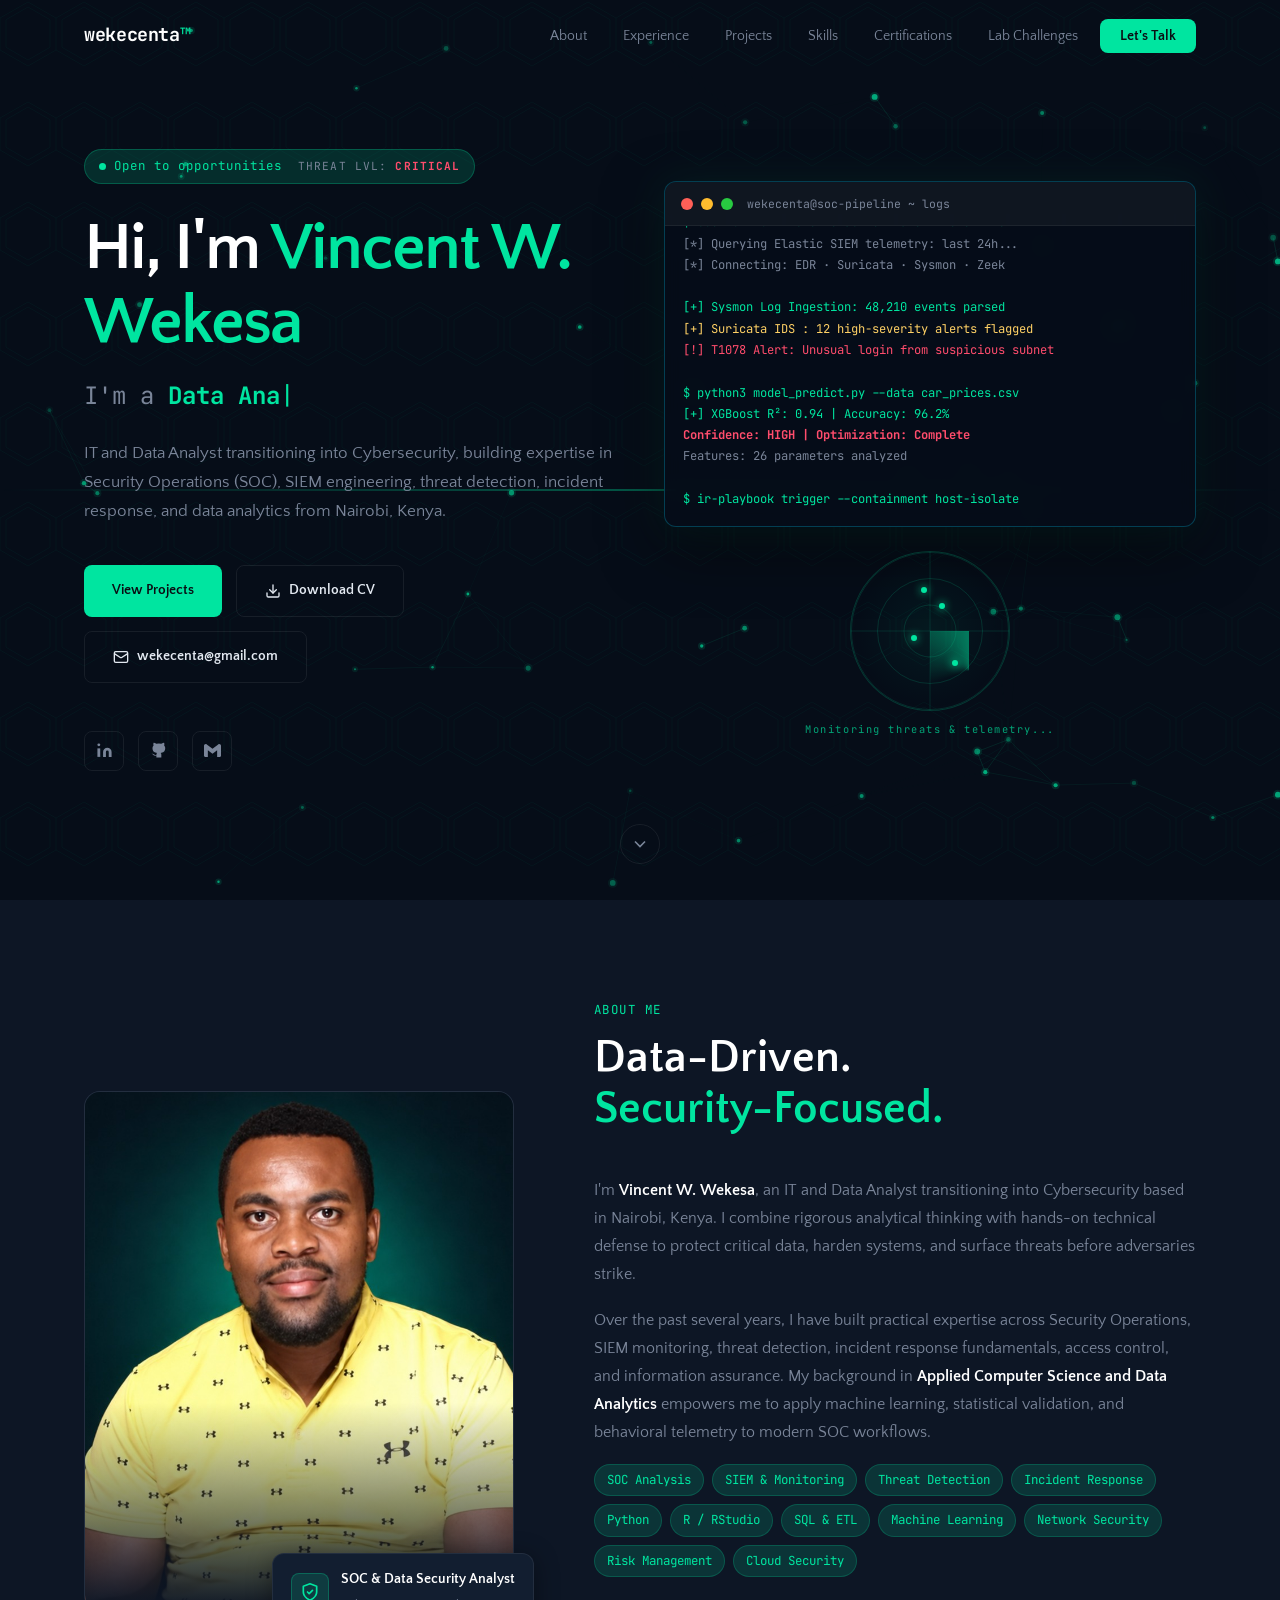
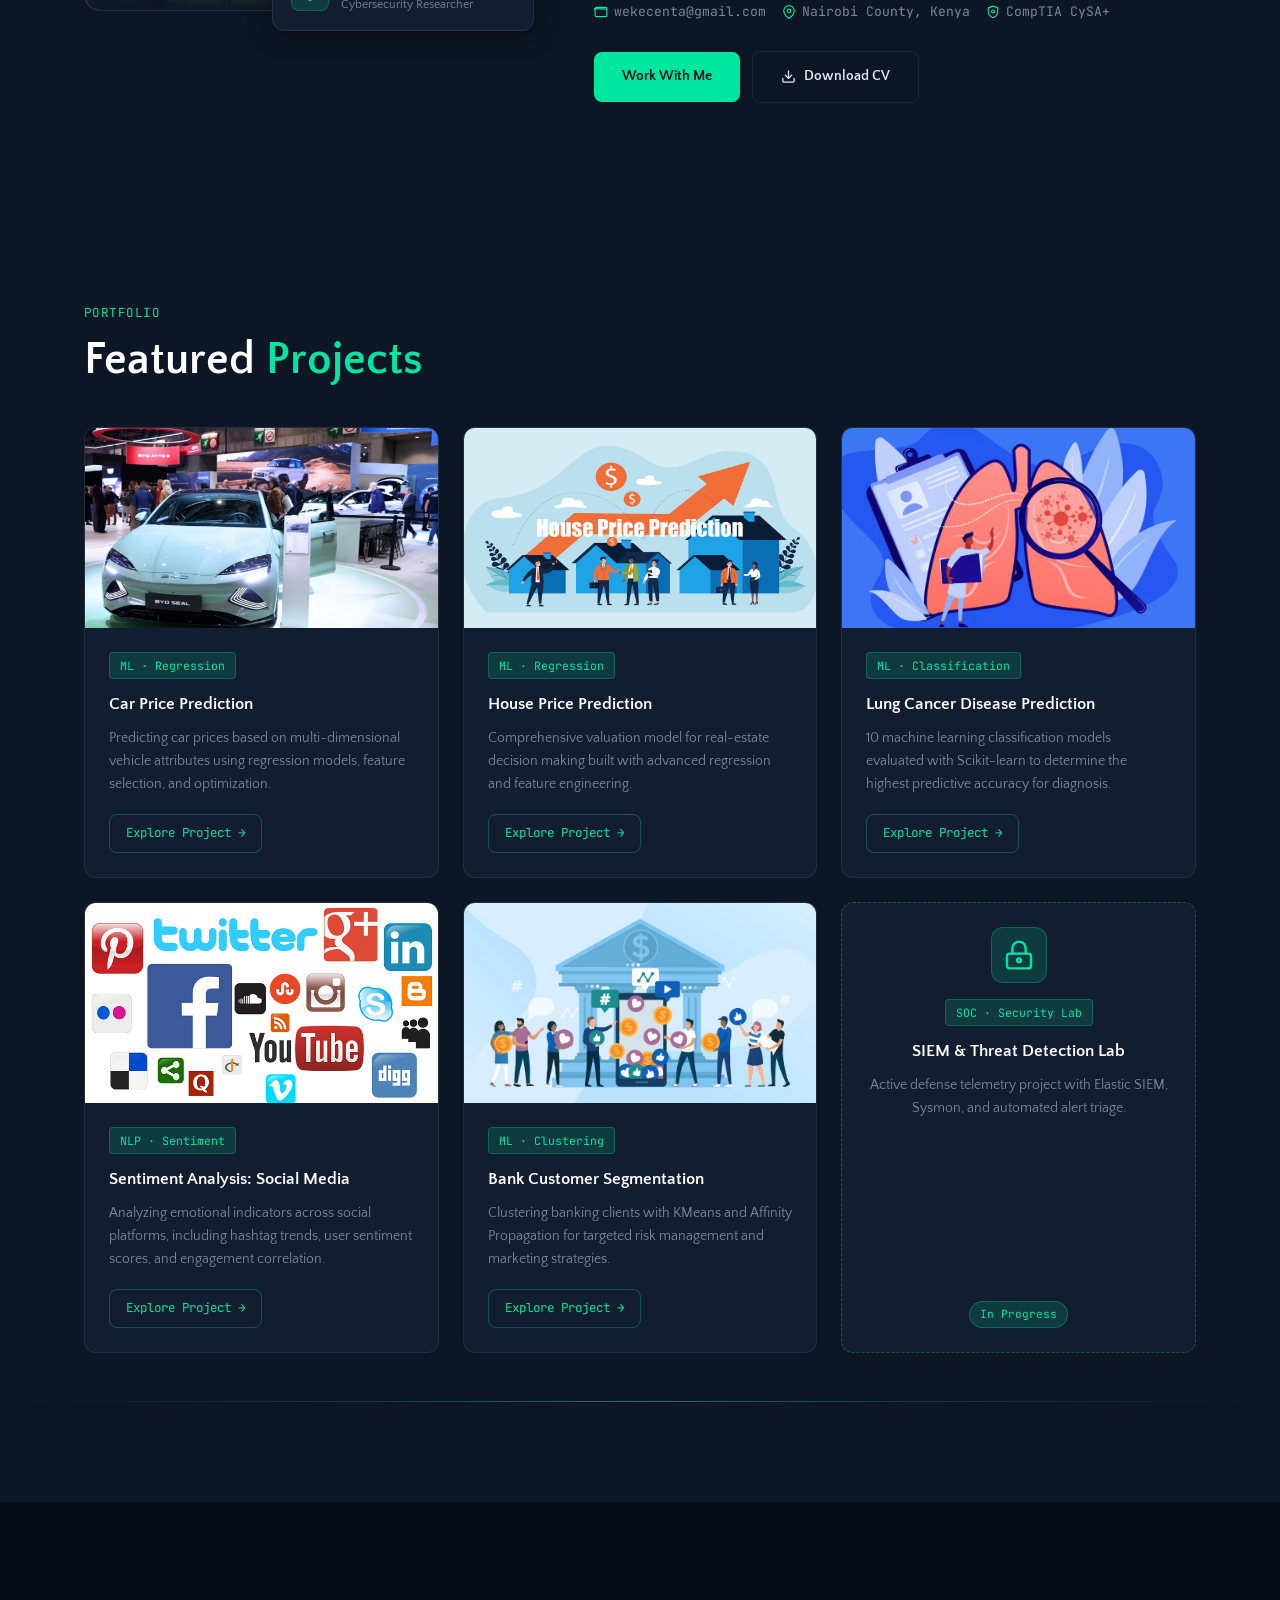
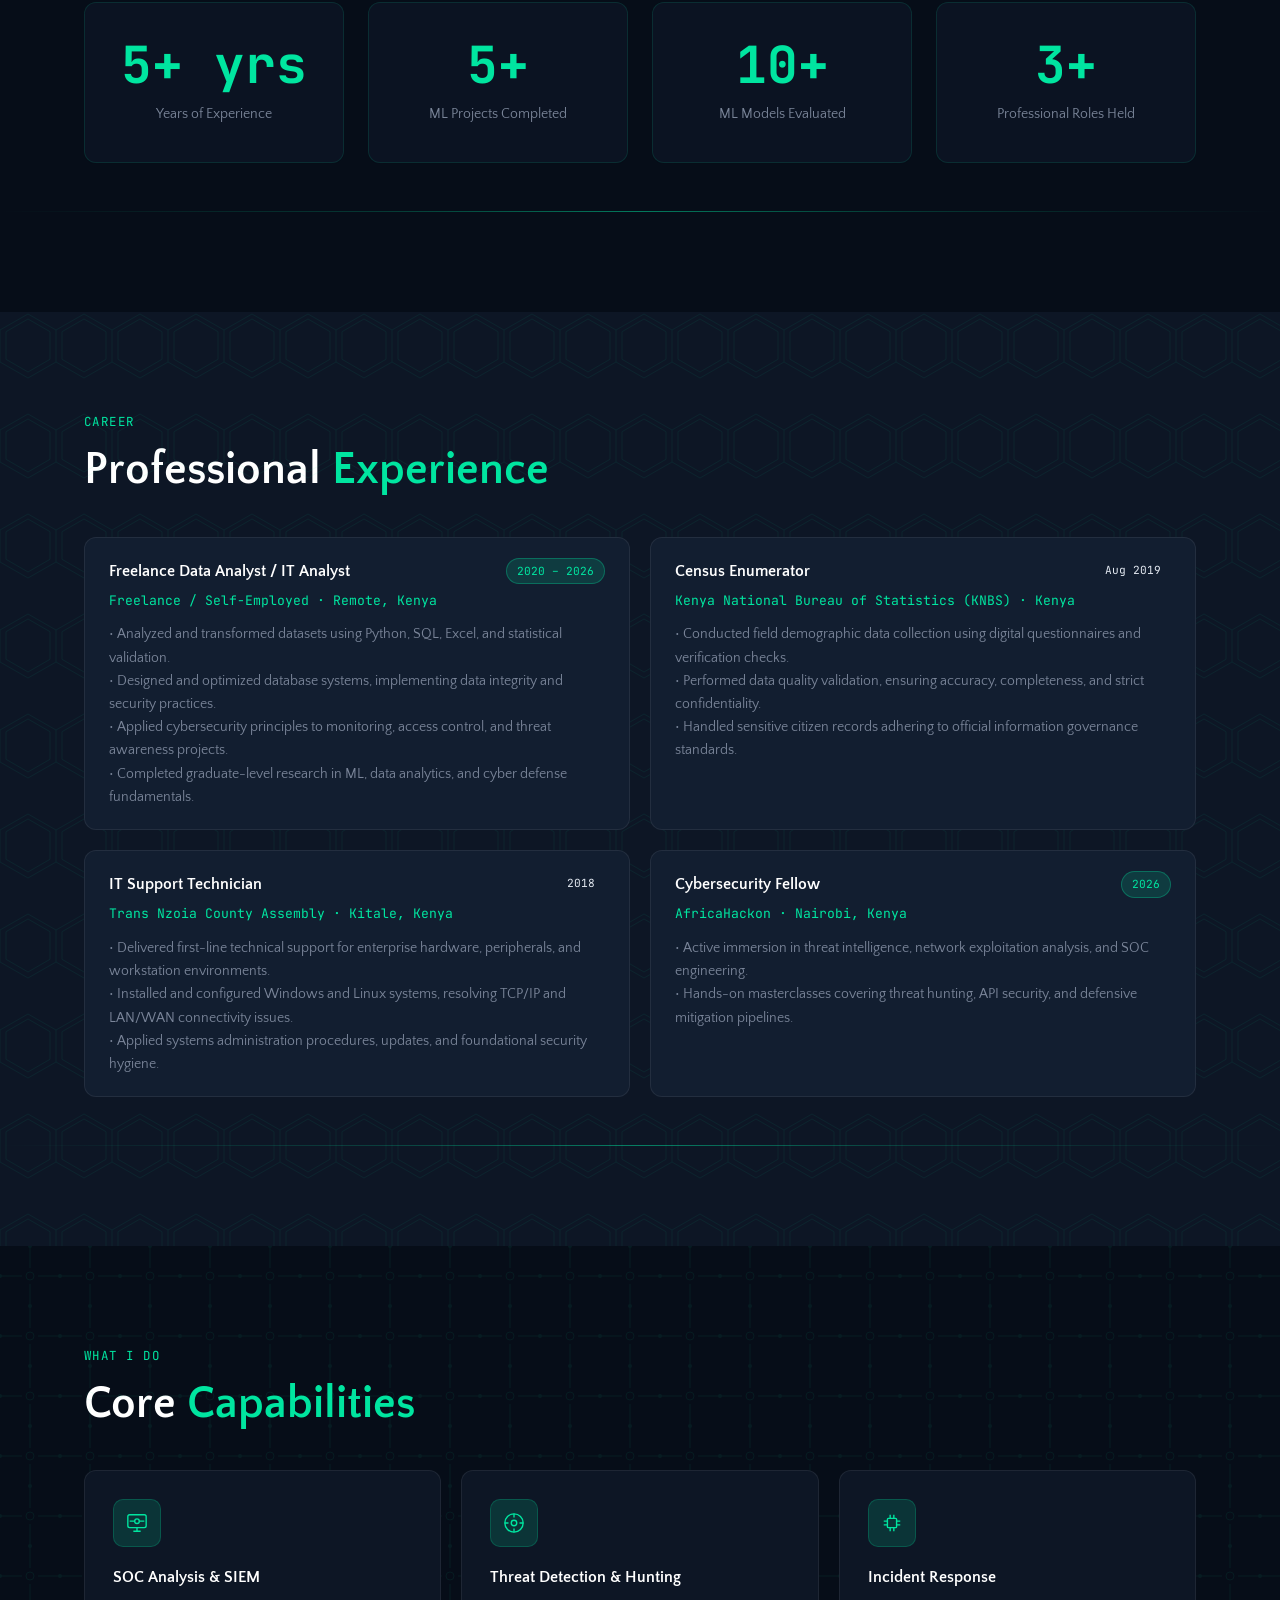
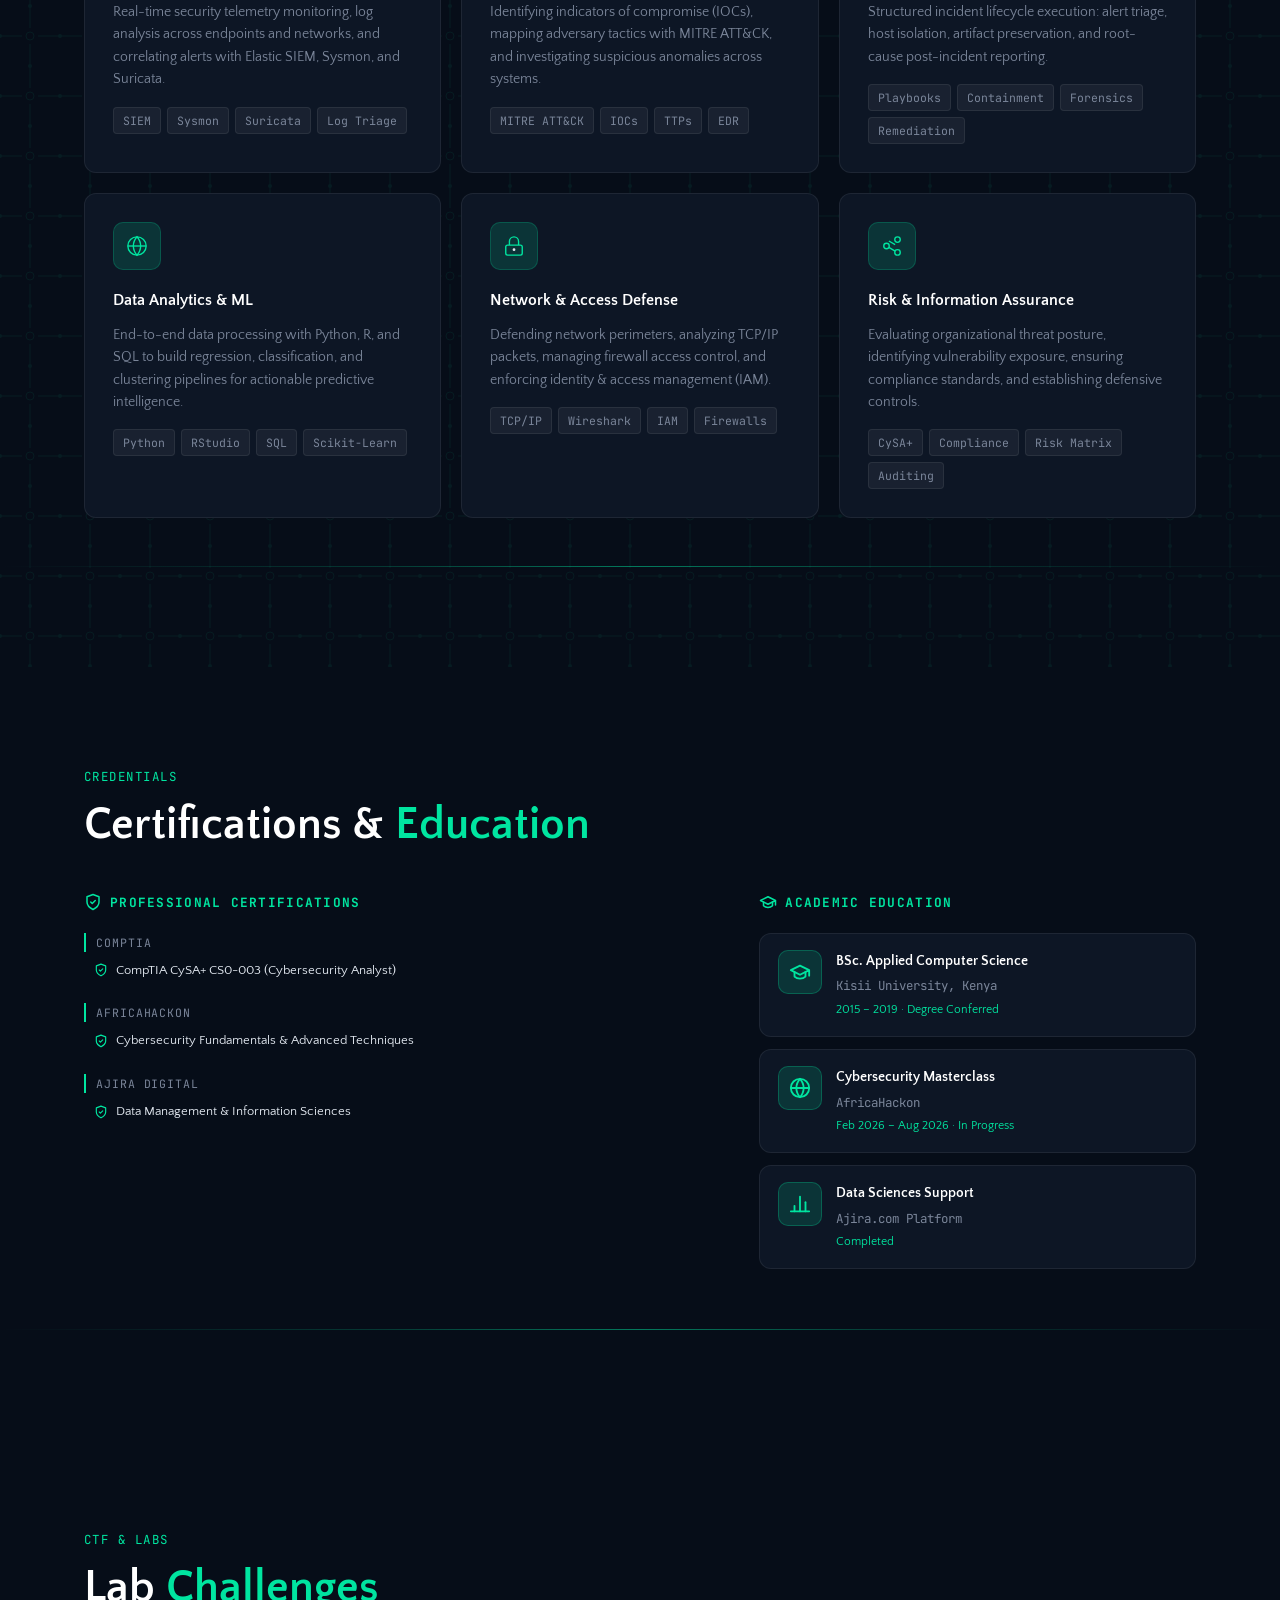
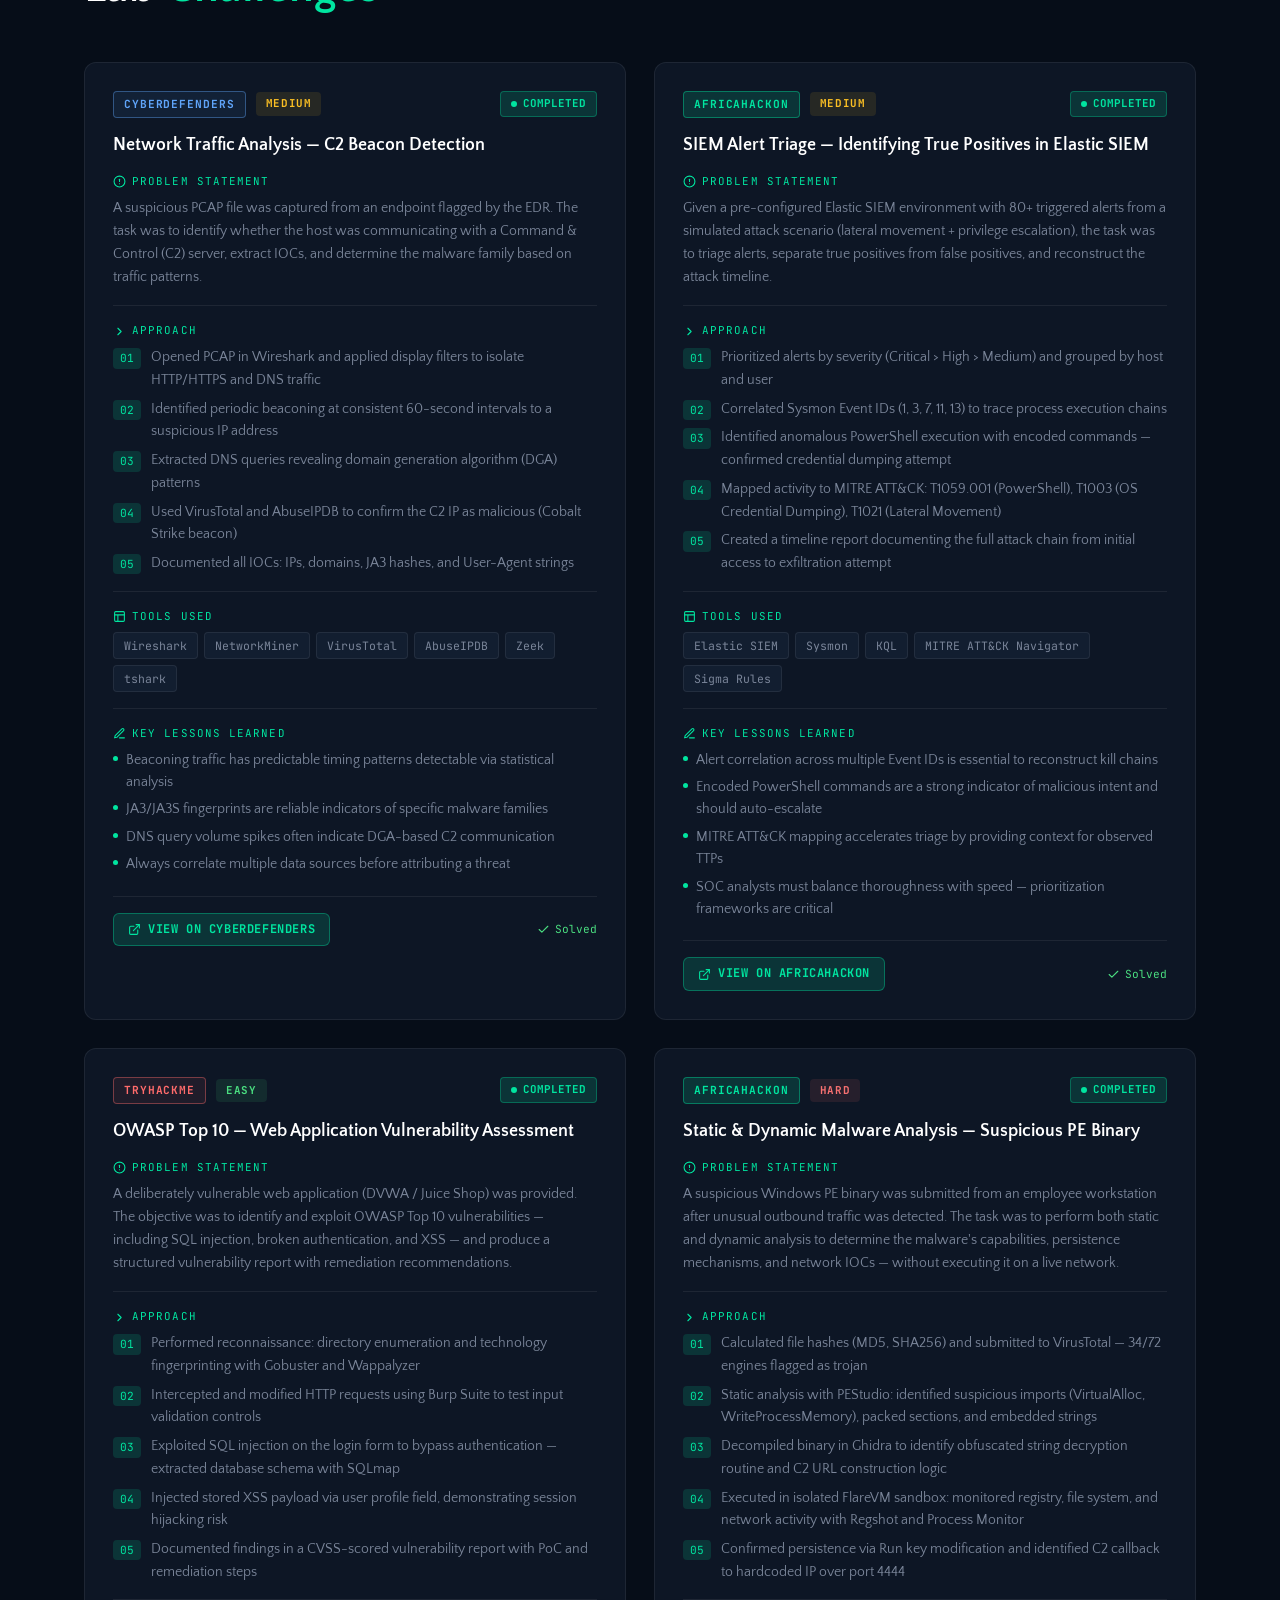
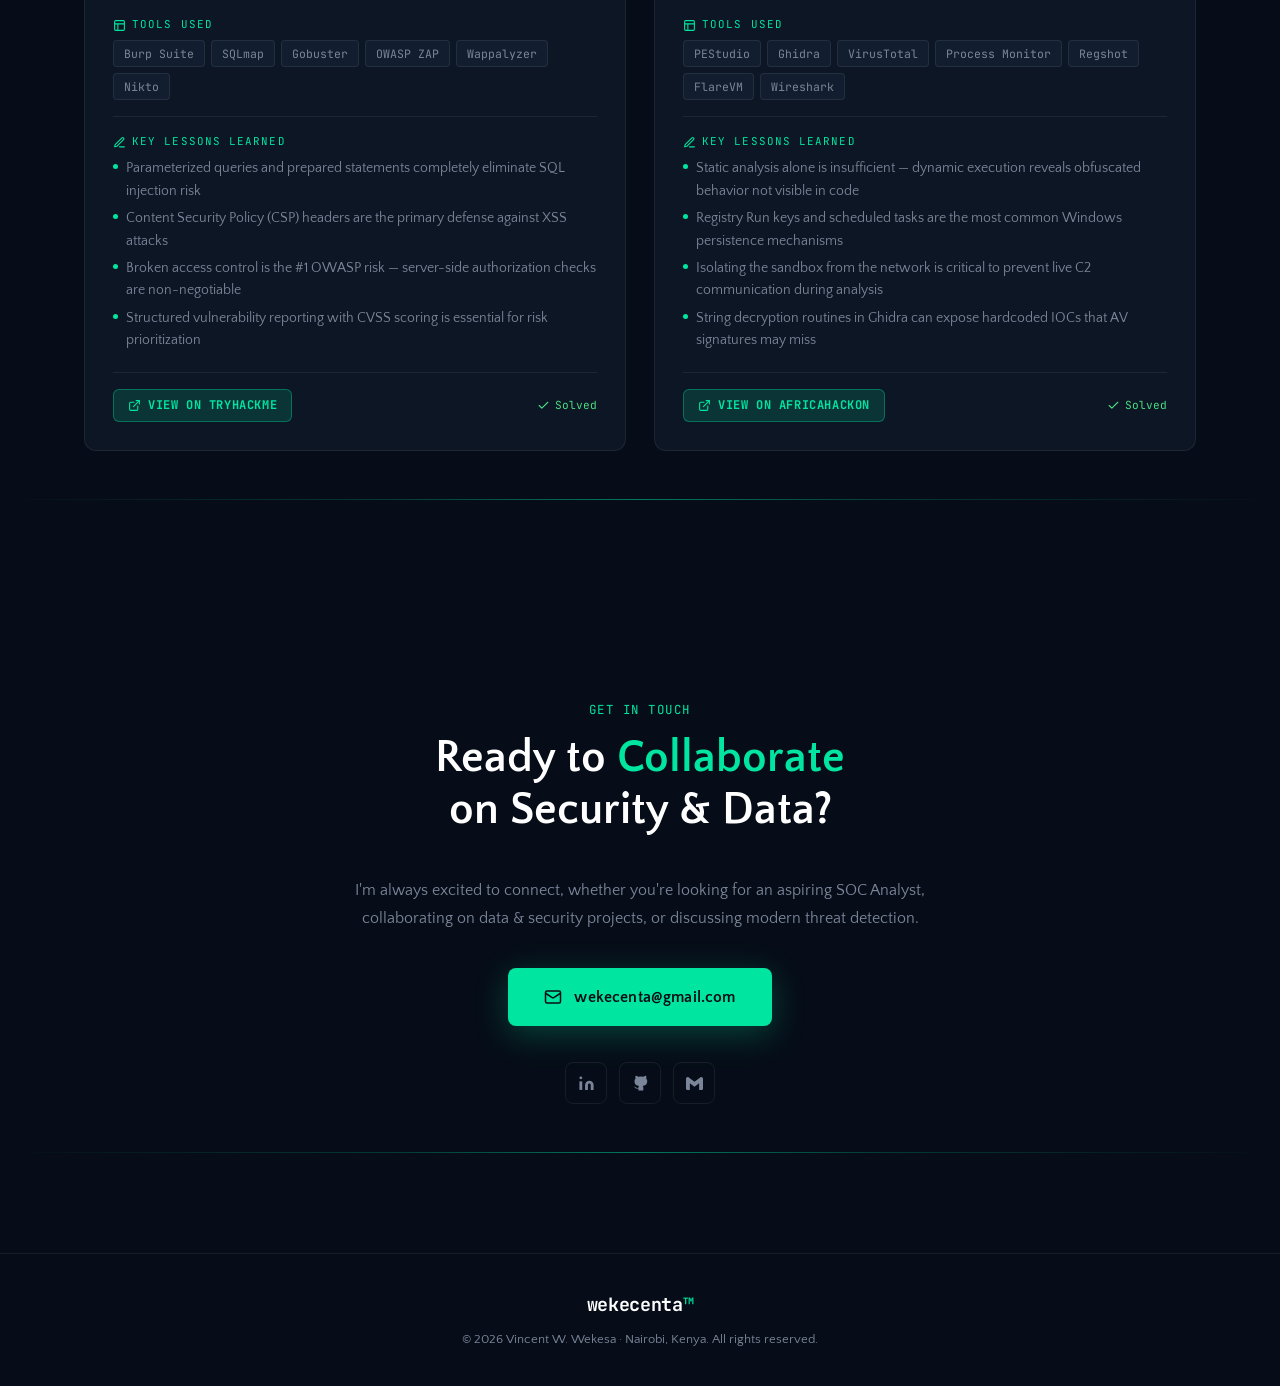
==== index.html @ 8ecdd9a6 "Fix LinkedIn URL to correct profile link" ====
<!DOCTYPE html>
<html lang="en">
<head>
  <meta charset="UTF-8" />
  <meta name="viewport" content="width=device-width, initial-scale=1.0" />
  <meta name="description" content="Vincent W. Wekesa | SOC Analyst, Data Analyst & IT Professional based in Nairobi, Kenya." />
  <title>Vincent W. Wekesa | SOC Analyst | Data Analyst</title>

  <!-- Preconnect for speed -->
  <link rel="preconnect" href="https://fonts.googleapis.com" />
  <link rel="preconnect" href="https://fonts.gstatic.com" crossorigin />
  <link href="https://fonts.googleapis.com/css2?family=Quattrocento+Sans:ital,wght@0,400;0,700;1,400&family=JetBrains+Mono:wght@400;700&display=swap" rel="stylesheet" />

  <link rel="icon" type="image/png" href="images/favicon.png" />
  <link rel="apple-touch-icon" href="images/favicon.png" />
  <link rel="stylesheet" href="css/style.css" />
</head>
<body>

  <!-- ===== NAVBAR ===== -->
  <nav class="nav" id="nav">
    <div class="nav__inner">
      <a href="#home" class="nav__logo">wekecenta<span>™</span></a>
      <ul class="nav__links" id="nav-links">
        <li><a href="#about">About</a></li>
        <li><a href="#experience">Experience</a></li>
        <li><a href="#projects">Projects</a></li>
        <li><a href="#skills">Skills</a></li>
        <li><a href="#certifications">Certifications</a></li>
        <li><a href="#labs">Lab Challenges</a></li>
        <li><a href="#contact" class="nav__cta">Let's Talk</a></li>
      </ul>
      <button class="nav__toggle" id="nav-toggle" aria-label="Toggle menu">
        <span></span><span></span><span></span>
      </button>
    </div>
  </nav>

  <!-- ===== HERO ===== -->
  <section class="hero" id="home">
    <!-- Layered backgrounds -->
    <div class="hero__bg">
      <canvas id="matrix-canvas"></canvas>
    </div>
    <canvas id="particle-canvas" class="particle-canvas"></canvas>
    <div class="hero__hex-grid"></div>
    <div class="hero__scan-line"></div>

    <div class="hero__layout">
      <!-- Left: main content -->
      <div class="hero__content">
        <p class="hero__tag">
          <span class="tag-dot"></span> Open to opportunities
          <span class="tag-threat">THREAT LVL: <span class="threat-val" id="threat-level">HIGH</span></span>
        </p>
        <h1 class="hero__title glitch" data-text="Vincent W. Wekesa">
          Hi, I'm <span class="accent">Vincent W. Wekesa</span>
        </h1>
        <div class="hero__roles">
          <span class="role-prefix">I'm a </span>
          <span class="typed" id="typed-text"></span><span class="cursor">|</span>
        </div>
        <p class="hero__sub">
          IT and Data Analyst transitioning into Cybersecurity, building expertise in
          Security Operations (SOC), SIEM engineering, threat detection, incident response,
          and data analytics from Nairobi, Kenya.
        </p>
        <div class="hero__actions">
          <a href="#projects" class="btn btn--primary">View Projects</a>
          <a href="https://drive.google.com/uc?export=download&id=1kVFSczzeUPAjHOEL7zz2Rr5KvJ1mwdVB" target="_blank" rel="noopener" class="btn btn--ghost">
            <svg width="16" height="16" viewBox="0 0 24 24" fill="none" stroke="currentColor" stroke-width="2" stroke-linecap="round" stroke-linejoin="round"><path d="M21 15v4a2 2 0 0 1-2 2H5a2 2 0 0 1-2-2v-4"/><polyline points="7 10 12 15 17 10"/><line x1="12" y1="15" x2="12" y2="3"/></svg>
            <span>Download CV</span>
          </a>
          <a href="https://mail.google.com/mail/?view=cm&fs=1&to=wekecenta@gmail.com" target="_blank" rel="noopener" class="btn btn--ghost">
            <svg width="16" height="16" viewBox="0 0 24 24" fill="none" stroke="currentColor" stroke-width="2"><rect x="2" y="4" width="20" height="16" rx="2"/><path d="m22 7-8.97 5.7a1.94 1.94 0 0 1-2.06 0L2 7"/></svg>
            <span>wekecenta@gmail.com</span>
          </a>
        </div>
        <div class="hero__socials">
          <a href="https://www.linkedin.com/in/vincent-wekesa-56a761174/" target="_blank" rel="noopener" aria-label="LinkedIn">
            <svg viewBox="0 0 24 24" fill="currentColor"><path d="M16 8a6 6 0 0 1 6 6v7h-4v-7a2 2 0 0 0-2-2 2 2 0 0 0-2 2v7h-4v-7a6 6 0 0 1 6-6z"/><rect x="2" y="9" width="4" height="12"/><circle cx="4" cy="4" r="2"/></svg>
          </a>
          <a href="https://github.com/WekesaVincent" target="_blank" rel="noopener" aria-label="GitHub">
            <svg viewBox="0 0 24 24" fill="currentColor"><path d="M9 19c-5 1.5-5-2.5-7-3m14 6v-3.87a3.37 3.37 0 0 0-.94-2.61c3.14-.35 6.44-1.54 6.44-7A5.44 5.44 0 0 0 20 4.77 5.07 5.07 0 0 0 19.91 1S18.73.65 16 2.48a13.38 13.38 0 0 0-7 0C6.27.65 5.09 1 5.09 1A5.07 5.07 0 0 0 5 4.77a5.44 5.44 0 0 0-1.5 3.78c0 5.42 3.3 6.61 6.44 7A3.37 3.37 0 0 0 9 18.13V22"/></svg>
          </a>
          <a href="https://mail.google.com/mail/?view=cm&fs=1&to=wekecenta@gmail.com" target="_blank" rel="noopener" aria-label="Gmail">
            <svg viewBox="0 0 24 24" fill="currentColor"><path d="M24 5.457v13.909c0 .904-.732 1.636-1.636 1.636h-3.819V11.73L12 16.64l-6.545-4.91v9.273H1.636A1.636 1.636 0 010 19.366V5.457c0-2.023 2.309-3.178 3.927-1.964L12 9.64l8.073-6.147C21.69 2.28 24 3.434 24 5.457z"/></svg>
          </a>
        </div>
      </div>

      <!-- Right: animated terminal -->
      <div class="hero__terminal" aria-hidden="true">
        <div class="terminal">
          <div class="terminal__bar">
            <span class="t-dot t-red"></span>
            <span class="t-dot t-yellow"></span>
            <span class="t-dot t-green"></span>
            <span class="terminal__title">wekecenta@soc-pipeline ~ logs</span>
          </div>
          <div class="terminal__body" id="terminal-body"></div>
        </div>
        <!-- Radar beneath terminal -->
        <div class="radar-wrap">
          <div class="radar">
            <div class="radar__ring r1"></div>
            <div class="radar__ring r2"></div>
            <div class="radar__ring r3"></div>
            <div class="radar__sweep"></div>
            <div class="radar__dot" style="top:32%;left:56%"></div>
            <div class="radar__dot" style="top:52%;left:38%"></div>
            <div class="radar__dot" style="top:68%;left:64%"></div>
            <div class="radar__dot" style="top:22%;left:44%"></div>
            <div class="radar__crosshair-h"></div>
            <div class="radar__crosshair-v"></div>
          </div>
          <p class="radar__label">Monitoring threats &amp; telemetry...</p>
        </div>
      </div>
    </div>

    <div class="hero__scroll">
      <a href="#about" aria-label="Scroll down">
        <svg width="20" height="20" viewBox="0 0 24 24" fill="none" stroke="currentColor" stroke-width="2"><path d="m6 9 6 6 6-6"/></svg>
      </a>
    </div>
  </section>

  <!-- ===== ABOUT ===== -->
  <section class="about section" id="about">
    <div class="container">
      <div class="about__grid">
        <div class="about__image">
          <div class="about__img-wrapper">
            <img src="images/portfolio.jpg"
                 alt="Vincent W. Wekesa"
                 loading="lazy"
                 onerror="this.style.display='none'; this.nextElementSibling.style.display='flex';" />
            <div class="about__img-fallback">VW</div>
          </div>
          <div class="about__badge">
            <span class="badge-icon">
              <svg width="20" height="20" viewBox="0 0 24 24" fill="none" stroke="currentColor" stroke-width="2" stroke-linecap="round" stroke-linejoin="round">
                <path d="M12 22s8-4 8-10V5l-8-3-8 3v7c0 6 8 10 8 10z"/>
                <path d="m9 12 2 2 4-4"/>
              </svg>
            </span>
            <div>
              <strong>SOC &amp; Data Security Analyst</strong>
              <span>Cybersecurity Researcher</span>
            </div>
          </div>
        </div>
        <div class="about__content">
          <p class="section__label">About Me</p>
          <h2 class="section__title">Data-Driven. <br><span class="accent">Security-Focused.</span></h2>
          <p class="about__text">
            I'm <strong>Vincent W. Wekesa</strong>, an IT and Data Analyst transitioning into Cybersecurity based in Nairobi, Kenya.
            I combine rigorous analytical thinking with hands-on technical defense to protect critical data,
            harden systems, and surface threats before adversaries strike.
          </p>
          <p class="about__text">
            Over the past several years, I have built practical expertise across Security Operations,
            SIEM monitoring, threat detection, incident response fundamentals, access control, and information assurance.
            My background in <strong>Applied Computer Science and Data Analytics</strong> empowers me to apply
            machine learning, statistical validation, and behavioral telemetry to modern SOC workflows.
          </p>
          <div class="about__tags">
            <span>SOC Analysis</span>
            <span>SIEM &amp; Monitoring</span>
            <span>Threat Detection</span>
            <span>Incident Response</span>
            <span>Python</span>
            <span>R / RStudio</span>
            <span>SQL &amp; ETL</span>
            <span>Machine Learning</span>
            <span>Network Security</span>
            <span>Risk Management</span>
            <span>Cloud Security</span>
          </div>
          <div class="about__meta">
            <span>
              <svg width="14" height="14" viewBox="0 0 24 24" fill="none" stroke="currentColor" stroke-width="2" stroke-linecap="round" stroke-linejoin="round"><path d="M22 7-8.97 5.7a1.94 1.94 0 0 1-2.06 0L2 7"/><rect x="2" y="4" width="20" height="16" rx="2"/></svg>
              <a href="https://mail.google.com/mail/?view=cm&fs=1&to=wekecenta@gmail.com" target="_blank" rel="noopener">wekecenta@gmail.com</a>
            </span>
            <span>
              <svg width="14" height="14" viewBox="0 0 24 24" fill="none" stroke="currentColor" stroke-width="2" stroke-linecap="round" stroke-linejoin="round"><path d="M21 10c0 7-9 13-9 13s-9-6-9-13a9 9 0 0 1 18 0z"/><circle cx="12" cy="10" r="3"/></svg>
              Nairobi County, Kenya
            </span>
            <span>
              <svg width="14" height="14" viewBox="0 0 24 24" fill="none" stroke="currentColor" stroke-width="2" stroke-linecap="round" stroke-linejoin="round"><path d="M12 22s8-4 8-10V5l-8-3-8 3v7c0 6 8 10 8 10z"/><circle cx="12" cy="11" r="2.5"/></svg>
              CompTIA CySA+
            </span>
          </div>
          <div style="display:flex; gap:12px; flex-wrap:wrap; align-items:center;">
            <a href="#contact" class="btn btn--primary">Work With Me</a>
            <a href="https://drive.google.com/uc?export=download&id=1kVFSczzeUPAjHOEL7zz2Rr5KvJ1mwdVB" target="_blank" rel="noopener" class="btn btn--ghost">
              <svg width="15" height="15" viewBox="0 0 24 24" fill="none" stroke="currentColor" stroke-width="2" stroke-linecap="round" stroke-linejoin="round"><path d="M21 15v4a2 2 0 0 1-2 2H5a2 2 0 0 1-2-2v-4"/><polyline points="7 10 12 15 17 10"/><line x1="12" y1="15" x2="12" y2="3"/></svg>
              Download CV
            </a>
          </div>
        </div>
      </div>
    </div>
  </section>

  <!-- ===== PROJECTS ===== -->
  <section class="projects section" id="projects">
    <div class="container">
      <p class="section__label">Portfolio</p>
      <h2 class="section__title">Featured <span class="accent">Projects</span></h2>

      <div class="projects__grid">

        <div class="project-card">
          <div class="project-card__img-wrap">
            <img src="images/car.jpg" alt="Car Price Prediction" loading="lazy" onerror="this.src='https://raw.githubusercontent.com/WekesaVincent/Mages/main/car.jpg'" />
          </div>
          <div class="project-card__body">
            <span class="project-card__tag">ML · Regression</span>
            <h3 class="project-card__title">Car Price Prediction</h3>
            <p class="project-card__desc">Predicting car prices based on multi-dimensional vehicle attributes using regression models, feature selection, and optimization.</p>
            <a href="https://github.com/WekesaVincent/Projects/blob/main/Car%20Price%20Prediction.ipynb" target="_blank" rel="noopener" class="project-card__btn">Explore Project →</a>
          </div>
        </div>

        <div class="project-card">
          <div class="project-card__img-wrap">
            <img src="images/house.png" alt="House Price Prediction" loading="lazy" onerror="this.src='https://raw.githubusercontent.com/WekesaVincent/Mages/main/house.png'" />
          </div>
          <div class="project-card__body">
            <span class="project-card__tag">ML · Regression</span>
            <h3 class="project-card__title">House Price Prediction</h3>
            <p class="project-card__desc">Comprehensive valuation model for real-estate decision making built with advanced regression and feature engineering.</p>
            <a href="https://github.com/WekesaVincent/Projects/blob/main/House%20Price%20Prediction.ipynb" target="_blank" rel="noopener" class="project-card__btn">Explore Project →</a>
          </div>
        </div>

        <div class="project-card">
          <div class="project-card__img-wrap">
            <img src="images/lung.png" alt="Lung Cancer Disease Prediction" loading="lazy" onerror="this.src='https://raw.githubusercontent.com/WekesaVincent/Mages/main/lung.png'" />
          </div>
          <div class="project-card__body">
            <span class="project-card__tag">ML · Classification</span>
            <h3 class="project-card__title">Lung Cancer Disease Prediction</h3>
            <p class="project-card__desc">10 machine learning classification models evaluated with Scikit-learn to determine the highest predictive accuracy for diagnosis.</p>
            <a href="https://github.com/WekesaVincent/Projects/blob/main/Lung%20Cancer%20Disease%20Prediction.ipynb" target="_blank" rel="noopener" class="project-card__btn">Explore Project →</a>
          </div>
        </div>

        <div class="project-card">
          <div class="project-card__img-wrap">
            <img src="images/social.png" alt="Sentiment Analysis" loading="lazy" onerror="this.src='https://raw.githubusercontent.com/WekesaVincent/Mages/main/social.png'" />
          </div>
          <div class="project-card__body">
            <span class="project-card__tag">NLP · Sentiment</span>
            <h3 class="project-card__title">Sentiment Analysis: Social Media</h3>
            <p class="project-card__desc">Analyzing emotional indicators across social platforms, including hashtag trends, user sentiment scores, and engagement correlation.</p>
            <a href="https://github.com/WekesaVincent/Projects/blob/main/Sentiment%20Analysis%20Social%20Media.ipynb" target="_blank" rel="noopener" class="project-card__btn">Explore Project →</a>
          </div>
        </div>

        <div class="project-card">
          <div class="project-card__img-wrap">
            <img src="images/bank.jpg" alt="Bank Customer Segmentation" loading="lazy" onerror="this.src='https://raw.githubusercontent.com/WekesaVincent/Mages/main/bank.jpg'" />
          </div>
          <div class="project-card__body">
            <span class="project-card__tag">ML · Clustering</span>
            <h3 class="project-card__title">Bank Customer Segmentation</h3>
            <p class="project-card__desc">Clustering banking clients with KMeans and Affinity Propagation for targeted risk management and marketing strategies.</p>
            <a href="https://github.com/WekesaVincent/Projects/blob/main/BankCustomerSegmentation.ipynb" target="_blank" rel="noopener" class="project-card__btn">Explore Project →</a>
          </div>
        </div>

        <div class="project-card" style="border: 1px dashed rgba(0,229,160,0.3); justify-content: center; text-align: center;">
          <div class="project-card__body" style="align-items: center; justify-content: center;">
            <div class="project-card__icon-lock">
              <svg width="32" height="32" viewBox="0 0 24 24" fill="none" stroke="currentColor" stroke-width="1.8" stroke-linecap="round" stroke-linejoin="round">
                <rect x="3" y="11" width="18" height="11" rx="2" ry="2"/>
                <path d="M7 11V7a5 5 0 0 1 10 0v4"/>
                <circle cx="12" cy="16" r="1.5"/>
              </svg>
            </div>
            <span class="project-card__tag" style="align-self: center;">SOC · Security Lab</span>
            <h3 class="project-card__title">SIEM &amp; Threat Detection Lab</h3>
            <p class="project-card__desc" style="text-align: center;">Active defense telemetry project with Elastic SIEM, Sysmon, and automated alert triage.</p>
            <span class="timeline__tag current" style="align-self: center;">In Progress</span>
          </div>
        </div>

      </div>
    </div>
  </section>

  <!-- ===== STATS ===== -->
  <section class="stats section" id="stats">
    <div class="container">
      <div class="stats__grid">
        <div class="stats__card" data-count="5" data-suffix="+ yrs">
          <span class="stats__number" id="stat-0">0</span>
          <span class="stats__label">Years of Experience</span>
        </div>
        <div class="stats__card" data-count="5" data-suffix="+">
          <span class="stats__number" id="stat-1">0</span>
          <span class="stats__label">ML Projects Completed</span>
        </div>
        <div class="stats__card" data-count="10" data-suffix="+">
          <span class="stats__number" id="stat-2">0</span>
          <span class="stats__label">ML Models Evaluated</span>
        </div>
        <div class="stats__card" data-count="3" data-suffix="+">
          <span class="stats__number" id="stat-3">0</span>
          <span class="stats__label">Professional Roles Held</span>
        </div>
      </div>
    </div>
  </section>

  <!-- ===== EXPERIENCE ===== -->
  <section class="experience section" id="experience">
    <div class="container">
      <p class="section__label">Career</p>
      <h2 class="section__title">Professional <span class="accent">Experience</span></h2>
      <div class="timeline timeline--grid">

        <div class="timeline__item">
          <div class="timeline__dot"></div>
          <div class="timeline__card">
            <div class="timeline__header">
              <div>
                <h3>Freelance Data Analyst / IT Analyst</h3>
                <span class="timeline__org">Freelance / Self-Employed · Remote, Kenya</span>
              </div>
              <span class="timeline__tag current">2020 – 2026</span>
            </div>
            <p>
              • Analyzed and transformed datasets using Python, SQL, Excel, and statistical validation.<br>
              • Designed and optimized database systems, implementing data integrity and security practices.<br>
              • Applied cybersecurity principles to monitoring, access control, and threat awareness projects.<br>
              • Completed graduate-level research in ML, data analytics, and cyber defense fundamentals.
            </p>
          </div>
        </div>

        <div class="timeline__item">
          <div class="timeline__dot"></div>
          <div class="timeline__card">
            <div class="timeline__header">
              <div>
                <h3>Census Enumerator</h3>
                <span class="timeline__org">Kenya National Bureau of Statistics (KNBS) · Kenya</span>
              </div>
              <span class="timeline__tag">Aug 2019</span>
            </div>
            <p>
              • Conducted field demographic data collection using digital questionnaires and verification checks.<br>
              • Performed data quality validation, ensuring accuracy, completeness, and strict confidentiality.<br>
              • Handled sensitive citizen records adhering to official information governance standards.
            </p>
          </div>
        </div>

        <div class="timeline__item">
          <div class="timeline__dot"></div>
          <div class="timeline__card">
            <div class="timeline__header">
              <div>
                <h3>IT Support Technician</h3>
                <span class="timeline__org">Trans Nzoia County Assembly · Kitale, Kenya</span>
              </div>
              <span class="timeline__tag">2018</span>
            </div>
            <p>
              • Delivered first-line technical support for enterprise hardware, peripherals, and workstation environments.<br>
              • Installed and configured Windows and Linux systems, resolving TCP/IP and LAN/WAN connectivity issues.<br>
              • Applied systems administration procedures, updates, and foundational security hygiene.
            </p>
          </div>
        </div>

        <div class="timeline__item">
          <div class="timeline__dot"></div>
          <div class="timeline__card">
            <div class="timeline__header">
              <div>
                <h3>Cybersecurity Fellow</h3>
                <span class="timeline__org">AfricaHackon · Nairobi, Kenya</span>
              </div>
              <span class="timeline__tag current">2026</span>
            </div>
            <p>
              • Active immersion in threat intelligence, network exploitation analysis, and SOC engineering.<br>
              • Hands-on masterclasses covering threat hunting, API security, and defensive mitigation pipelines.
            </p>
          </div>
        </div>

      </div>
    </div>
  </section>

  <!-- ===== SKILLS / SERVICES ===== -->
  <section class="skills section" id="skills">
    <div class="container">
      <p class="section__label">What I Do</p>
      <h2 class="section__title">Core <span class="accent">Capabilities</span></h2>

      <div class="skills__grid skills__grid--services">

        <!-- SOC Analysis -->
        <div class="skill-card">
          <div class="skill-card__icon skill-card__icon--blue">
            <svg viewBox="0 0 24 24" fill="none" stroke="currentColor" stroke-width="1.5">
              <rect x="2" y="3" width="20" height="14" rx="2"/><path d="M8 21h8M12 17v4"/>
              <circle cx="12" cy="10" r="2.5"/><path d="M9.5 10H4M14.5 10H20"/>
            </svg>
          </div>
          <h3>SOC Analysis &amp; SIEM</h3>
          <p>Real-time security telemetry monitoring, log analysis across endpoints and networks, and correlating alerts with Elastic SIEM, Sysmon, and Suricata.</p>
          <div class="skill-card__tags"><span>SIEM</span><span>Sysmon</span><span>Suricata</span><span>Log Triage</span></div>
        </div>

        <!-- Threat Detection -->
        <div class="skill-card">
          <div class="skill-card__icon skill-card__icon--blue">
            <svg viewBox="0 0 24 24" fill="none" stroke="currentColor" stroke-width="1.5">
              <circle cx="12" cy="12" r="10"/>
              <circle cx="12" cy="12" r="3"/>
              <path d="M22 12h-4M6 12H2M12 2v4M12 18v4"/>
            </svg>
          </div>
          <h3>Threat Detection &amp; Hunting</h3>
          <p>Identifying indicators of compromise (IOCs), mapping adversary tactics with MITRE ATT&amp;CK, and investigating suspicious anomalies across systems.</p>
          <div class="skill-card__tags"><span>MITRE ATT&amp;CK</span><span>IOCs</span><span>TTPs</span><span>EDR</span></div>
        </div>

        <!-- Incident Response -->
        <div class="skill-card">
          <div class="skill-card__icon skill-card__icon--blue">
            <svg viewBox="0 0 24 24" fill="none" stroke="currentColor" stroke-width="1.5">
              <rect x="7" y="7" width="10" height="10" rx="1"/>
              <path d="M7 10H3M7 14H3M17 10h4M17 14h4M10 7V3M14 7V3M10 17v4M14 17v4"/>
            </svg>
          </div>
          <h3>Incident Response</h3>
          <p>Structured incident lifecycle execution: alert triage, host isolation, artifact preservation, and root-cause post-incident reporting.</p>
          <div class="skill-card__tags"><span>Playbooks</span><span>Containment</span><span>Forensics</span><span>Remediation</span></div>
        </div>

        <!-- Data Analytics -->
        <div class="skill-card">
          <div class="skill-card__icon skill-card__icon--blue">
            <svg viewBox="0 0 24 24" fill="none" stroke="currentColor" stroke-width="1.5">
              <circle cx="12" cy="12" r="10"/>
              <path d="M12 2a15.3 15.3 0 0 1 4 10 15.3 15.3 0 0 1-4 10 15.3 15.3 0 0 1-4-10 15.3 15.3 0 0 1 4-10z"/>
              <path d="M2 12h20"/>
            </svg>
          </div>
          <h3>Data Analytics &amp; ML</h3>
          <p>End-to-end data processing with Python, R, and SQL to build regression, classification, and clustering pipelines for actionable predictive intelligence.</p>
          <div class="skill-card__tags"><span>Python</span><span>RStudio</span><span>SQL</span><span>Scikit-Learn</span></div>
        </div>

        <!-- Network Security -->
        <div class="skill-card">
          <div class="skill-card__icon skill-card__icon--blue">
            <svg viewBox="0 0 24 24" fill="none" stroke="currentColor" stroke-width="1.5">
              <rect x="3" y="11" width="18" height="11" rx="2"/>
              <path d="M7 11V7a5 5 0 0 1 10 0v4"/>
              <circle cx="12" cy="16" r="1.5" fill="currentColor" stroke="none"/>
            </svg>
          </div>
          <h3>Network &amp; Access Defense</h3>
          <p>Defending network perimeters, analyzing TCP/IP packets, managing firewall access control, and enforcing identity &amp; access management (IAM).</p>
          <div class="skill-card__tags"><span>TCP/IP</span><span>Wireshark</span><span>IAM</span><span>Firewalls</span></div>
        </div>

        <!-- Risk Management -->
        <div class="skill-card">
          <div class="skill-card__icon skill-card__icon--blue">
            <svg viewBox="0 0 24 24" fill="none" stroke="currentColor" stroke-width="1.5">
              <circle cx="18" cy="5" r="3"/>
              <circle cx="6" cy="12" r="3"/>
              <circle cx="18" cy="19" r="3"/>
              <path d="m8.59 13.51 6.83 3.98M15.41 10.5 8.59 6.52"/>
            </svg>
          </div>
          <h3>Risk &amp; Information Assurance</h3>
          <p>Evaluating organizational threat posture, identifying vulnerability exposure, ensuring compliance standards, and establishing defensive controls.</p>
          <div class="skill-card__tags"><span>CySA+</span><span>Compliance</span><span>Risk Matrix</span><span>Auditing</span></div>
        </div>

      </div>
    </div>
  </section>

  <!-- ===== CERTIFICATIONS & EDUCATION ===== -->
  <section class="certs section" id="certifications">
    <div class="container">
      <p class="section__label">Credentials</p>
      <h2 class="section__title">Certifications &amp; <span class="accent">Education</span></h2>

      <div class="certs__layout">
        <div>
          <h3 class="certs__col-title">
            <svg width="18" height="18" viewBox="0 0 24 24" fill="none" stroke="currentColor" stroke-width="2" stroke-linecap="round" stroke-linejoin="round">
              <path d="M12 22s8-4 8-10V5l-8-3-8 3v7c0 6 8 10 8 10z"/>
              <path d="m9 12 2 2 4-4"/>
            </svg>
            Professional Certifications
          </h3>

          <div class="cert-group">
            <span class="cert-issuer">CompTIA</span>
            <div class="cert-list">
              <span class="cert-badge">
                <svg width="14" height="14" viewBox="0 0 24 24" fill="none" stroke="currentColor" stroke-width="2" stroke-linecap="round" stroke-linejoin="round"><path d="M12 22s8-4 8-10V5l-8-3-8 3v7c0 6 8 10 8 10z"/><polyline points="9 12 11 14 15 10"/></svg>
                CompTIA CySA+ CS0-003 (Cybersecurity Analyst)
              </span>
            </div>
          </div>

          <div class="cert-group">
            <span class="cert-issuer">AfricaHackon</span>
            <div class="cert-list">
              <span class="cert-badge">
                <svg width="14" height="14" viewBox="0 0 24 24" fill="none" stroke="currentColor" stroke-width="2" stroke-linecap="round" stroke-linejoin="round"><path d="M12 22s8-4 8-10V5l-8-3-8 3v7c0 6 8 10 8 10z"/><polyline points="9 12 11 14 15 10"/></svg>
                Cybersecurity Fundamentals &amp; Advanced Techniques
              </span>
            </div>
          </div>

          <div class="cert-group">
            <span class="cert-issuer">Ajira Digital</span>
            <div class="cert-list">
              <span class="cert-badge">
                <svg width="14" height="14" viewBox="0 0 24 24" fill="none" stroke="currentColor" stroke-width="2" stroke-linecap="round" stroke-linejoin="round"><path d="M12 22s8-4 8-10V5l-8-3-8 3v7c0 6 8 10 8 10z"/><polyline points="9 12 11 14 15 10"/></svg>
                Data Management &amp; Information Sciences
              </span>
            </div>
          </div>
        </div>

        <div>
          <h3 class="certs__col-title">
            <svg width="18" height="18" viewBox="0 0 24 24" fill="none" stroke="currentColor" stroke-width="2" stroke-linecap="round" stroke-linejoin="round">
              <path d="M22 10v6M2 10l10-5 10 5-10 5z"/>
              <path d="M6 12v5c3 3 9 3 12 0v-5"/>
            </svg>
            Academic Education
          </h3>

          <div class="edu-card">
            <div class="edu-card__icon">
              <svg width="22" height="22" viewBox="0 0 24 24" fill="none" stroke="currentColor" stroke-width="2" stroke-linecap="round" stroke-linejoin="round">
                <path d="M22 10v6M2 10l10-5 10 5-10 5z"/>
                <path d="M6 12v5c3 3 9 3 12 0v-5"/>
              </svg>
            </div>
            <div>
              <strong>BSc. Applied Computer Science</strong>
              <span>Kisii University, Kenya</span>
              <em>2015 – 2019 · Degree Conferred</em>
            </div>
          </div>

          <div class="edu-card">
            <div class="edu-card__icon">
              <svg width="22" height="22" viewBox="0 0 24 24" fill="none" stroke="currentColor" stroke-width="2" stroke-linecap="round" stroke-linejoin="round">
                <circle cx="12" cy="12" r="10"/>
                <line x1="2" y1="12" x2="22" y2="12"/>
                <path d="M12 2a15.3 15.3 0 0 1 4 10 15.3 15.3 0 0 1-4 10 15.3 15.3 0 0 1-4-10 15.3 15.3 0 0 1 4-10z"/>
              </svg>
            </div>
            <div>
              <strong>Cybersecurity Masterclass</strong>
              <span>AfricaHackon</span>
              <em>Feb 2026 – Aug 2026 · In Progress</em>
            </div>
          </div>

          <div class="edu-card">
            <div class="edu-card__icon">
              <svg width="22" height="22" viewBox="0 0 24 24" fill="none" stroke="currentColor" stroke-width="2" stroke-linecap="round" stroke-linejoin="round">
                <line x1="18" y1="20" x2="18" y2="10"/>
                <line x1="12" y1="20" x2="12" y2="4"/>
                <line x1="6" y1="20" x2="6" y2="14"/>
                <line x1="2" y1="20" x2="22" y2="20"/>
              </svg>
            </div>
            <div>
              <strong>Data Sciences Support</strong>
              <span>Ajira.com Platform</span>
              <em>Completed</em>
            </div>
          </div>
        </div>
      </div>
    </div>
  </section>

  <!-- ===== LAB CHALLENGES ===== -->
  <section class="labs section" id="labs">
    <div class="container">
      <p class="section__label">CTF &amp; Labs</p>
      <h2 class="section__title">Lab <span class="accent">Challenges</span></h2>

      <div class="labs__grid">

        <!-- Challenge 1: Network Traffic Analysis -->
        <div class="lab-card">
          <div class="lab-card__header">
            <div class="lab-card__meta">
              <span class="lab-card__platform lab-card__platform--cyberdefenders">CyberDefenders</span>
              <span class="lab-card__difficulty lab-card__difficulty--medium">Medium</span>
            </div>
            <span class="lab-card__status">Completed</span>
          </div>
          <h3 class="lab-card__title">Network Traffic Analysis — C2 Beacon Detection</h3>

          <p class="lab-card__section-label">
            <svg width="13" height="13" viewBox="0 0 24 24" fill="none" stroke-width="2" stroke-linecap="round" stroke-linejoin="round"><circle cx="12" cy="12" r="10"/><line x1="12" y1="8" x2="12" y2="12"/><line x1="12" y1="16" x2="12.01" y2="16"/></svg>
            Problem Statement
          </p>
          <p class="lab-card__text">A suspicious PCAP file was captured from an endpoint flagged by the EDR. The task was to identify whether the host was communicating with a Command &amp; Control (C2) server, extract IOCs, and determine the malware family based on traffic patterns.</p>

          <hr class="lab-card__divider">

          <p class="lab-card__section-label">
            <svg width="13" height="13" viewBox="0 0 24 24" fill="none" stroke-width="2" stroke-linecap="round" stroke-linejoin="round"><polyline points="9 18 15 12 9 6"/></svg>
            Approach
          </p>
          <ul class="lab-card__steps">
            <li><span class="step-num">01</span> Opened PCAP in Wireshark and applied display filters to isolate HTTP/HTTPS and DNS traffic</li>
            <li><span class="step-num">02</span> Identified periodic beaconing at consistent 60-second intervals to a suspicious IP address</li>
            <li><span class="step-num">03</span> Extracted DNS queries revealing domain generation algorithm (DGA) patterns</li>
            <li><span class="step-num">04</span> Used VirusTotal and AbuseIPDB to confirm the C2 IP as malicious (Cobalt Strike beacon)</li>
            <li><span class="step-num">05</span> Documented all IOCs: IPs, domains, JA3 hashes, and User-Agent strings</li>
          </ul>

          <hr class="lab-card__divider">

          <p class="lab-card__section-label">
            <svg width="13" height="13" viewBox="0 0 24 24" fill="none" stroke-width="2" stroke-linecap="round" stroke-linejoin="round"><rect x="3" y="3" width="18" height="18" rx="2"/><path d="M3 9h18M9 21V9"/></svg>
            Tools Used
          </p>
          <div class="lab-card__tools">
            <span>Wireshark</span><span>NetworkMiner</span><span>VirusTotal</span><span>AbuseIPDB</span><span>Zeek</span><span>tshark</span>
          </div>

          <hr class="lab-card__divider">

          <p class="lab-card__section-label">
            <svg width="13" height="13" viewBox="0 0 24 24" fill="none" stroke-width="2" stroke-linecap="round" stroke-linejoin="round"><path d="M12 20h9"/><path d="M16.5 3.5a2.121 2.121 0 0 1 3 3L7 19l-4 1 1-4L16.5 3.5z"/></svg>
            Key Lessons Learned
          </p>
          <ul class="lab-card__lessons">
            <li>Beaconing traffic has predictable timing patterns detectable via statistical analysis</li>
            <li>JA3/JA3S fingerprints are reliable indicators of specific malware families</li>
            <li>DNS query volume spikes often indicate DGA-based C2 communication</li>
            <li>Always correlate multiple data sources before attributing a threat</li>
          </ul>

          <div class="lab-card__footer">
            <a href="https://cyberdefenders.org/blueteam-ctf-challenges/" target="_blank" rel="noopener" class="lab-card__link">
              <svg width="13" height="13" viewBox="0 0 24 24" fill="none" stroke-width="2" stroke-linecap="round" stroke-linejoin="round"><path d="M18 13v6a2 2 0 0 1-2 2H5a2 2 0 0 1-2-2V8a2 2 0 0 1 2-2h6"/><polyline points="15 3 21 3 21 9"/><line x1="10" y1="14" x2="21" y2="3"/></svg>
              View on CyberDefenders
            </a>
            <span class="lab-card__solved">
              <svg width="13" height="13" viewBox="0 0 24 24" fill="none" stroke-width="2" stroke-linecap="round" stroke-linejoin="round"><polyline points="20 6 9 17 4 12"/></svg>
              Solved
            </span>
          </div>
        </div>

        <!-- Challenge 2: SIEM Alert Triage -->
        <div class="lab-card">
          <div class="lab-card__header">
            <div class="lab-card__meta">
              <span class="lab-card__platform lab-card__platform--africahackon">AfricaHackon</span>
              <span class="lab-card__difficulty lab-card__difficulty--medium">Medium</span>
            </div>
            <span class="lab-card__status">Completed</span>
          </div>
          <h3 class="lab-card__title">SIEM Alert Triage — Identifying True Positives in Elastic SIEM</h3>

          <p class="lab-card__section-label">
            <svg width="13" height="13" viewBox="0 0 24 24" fill="none" stroke-width="2" stroke-linecap="round" stroke-linejoin="round"><circle cx="12" cy="12" r="10"/><line x1="12" y1="8" x2="12" y2="12"/><line x1="12" y1="16" x2="12.01" y2="16"/></svg>
            Problem Statement
          </p>
          <p class="lab-card__text">Given a pre-configured Elastic SIEM environment with 80+ triggered alerts from a simulated attack scenario (lateral movement + privilege escalation), the task was to triage alerts, separate true positives from false positives, and reconstruct the attack timeline.</p>

          <hr class="lab-card__divider">

          <p class="lab-card__section-label">
            <svg width="13" height="13" viewBox="0 0 24 24" fill="none" stroke-width="2" stroke-linecap="round" stroke-linejoin="round"><polyline points="9 18 15 12 9 6"/></svg>
            Approach
          </p>
          <ul class="lab-card__steps">
            <li><span class="step-num">01</span> Prioritized alerts by severity (Critical &gt; High &gt; Medium) and grouped by host and user</li>
            <li><span class="step-num">02</span> Correlated Sysmon Event IDs (1, 3, 7, 11, 13) to trace process execution chains</li>
            <li><span class="step-num">03</span> Identified anomalous PowerShell execution with encoded commands — confirmed credential dumping attempt</li>
            <li><span class="step-num">04</span> Mapped activity to MITRE ATT&amp;CK: T1059.001 (PowerShell), T1003 (OS Credential Dumping), T1021 (Lateral Movement)</li>
            <li><span class="step-num">05</span> Created a timeline report documenting the full attack chain from initial access to exfiltration attempt</li>
          </ul>

          <hr class="lab-card__divider">

          <p class="lab-card__section-label">
            <svg width="13" height="13" viewBox="0 0 24 24" fill="none" stroke-width="2" stroke-linecap="round" stroke-linejoin="round"><rect x="3" y="3" width="18" height="18" rx="2"/><path d="M3 9h18M9 21V9"/></svg>
            Tools Used
          </p>
          <div class="lab-card__tools">
            <span>Elastic SIEM</span><span>Sysmon</span><span>KQL</span><span>MITRE ATT&amp;CK Navigator</span><span>Sigma Rules</span>
          </div>

          <hr class="lab-card__divider">

          <p class="lab-card__section-label">
            <svg width="13" height="13" viewBox="0 0 24 24" fill="none" stroke-width="2" stroke-linecap="round" stroke-linejoin="round"><path d="M12 20h9"/><path d="M16.5 3.5a2.121 2.121 0 0 1 3 3L7 19l-4 1 1-4L16.5 3.5z"/></svg>
            Key Lessons Learned
          </p>
          <ul class="lab-card__lessons">
            <li>Alert correlation across multiple Event IDs is essential to reconstruct kill chains</li>
            <li>Encoded PowerShell commands are a strong indicator of malicious intent and should auto-escalate</li>
            <li>MITRE ATT&amp;CK mapping accelerates triage by providing context for observed TTPs</li>
            <li>SOC analysts must balance thoroughness with speed — prioritization frameworks are critical</li>
          </ul>

          <div class="lab-card__footer">
            <a href="https://africahackon.com" target="_blank" rel="noopener" class="lab-card__link">
              <svg width="13" height="13" viewBox="0 0 24 24" fill="none" stroke-width="2" stroke-linecap="round" stroke-linejoin="round"><path d="M18 13v6a2 2 0 0 1-2 2H5a2 2 0 0 1-2-2V8a2 2 0 0 1 2-2h6"/><polyline points="15 3 21 3 21 9"/><line x1="10" y1="14" x2="21" y2="3"/></svg>
              View on AfricaHackon
            </a>
            <span class="lab-card__solved">
              <svg width="13" height="13" viewBox="0 0 24 24" fill="none" stroke-width="2" stroke-linecap="round" stroke-linejoin="round"><polyline points="20 6 9 17 4 12"/></svg>
              Solved
            </span>
          </div>
        </div>

        <!-- Challenge 3: Web App Vulnerability Assessment -->
        <div class="lab-card">
          <div class="lab-card__header">
            <div class="lab-card__meta">
              <span class="lab-card__platform lab-card__platform--tryhackme">TryHackMe</span>
              <span class="lab-card__difficulty lab-card__difficulty--easy">Easy</span>
            </div>
            <span class="lab-card__status">Completed</span>
          </div>
          <h3 class="lab-card__title">OWASP Top 10 — Web Application Vulnerability Assessment</h3>

          <p class="lab-card__section-label">
            <svg width="13" height="13" viewBox="0 0 24 24" fill="none" stroke-width="2" stroke-linecap="round" stroke-linejoin="round"><circle cx="12" cy="12" r="10"/><line x1="12" y1="8" x2="12" y2="12"/><line x1="12" y1="16" x2="12.01" y2="16"/></svg>
            Problem Statement
          </p>
          <p class="lab-card__text">A deliberately vulnerable web application (DVWA / Juice Shop) was provided. The objective was to identify and exploit OWASP Top 10 vulnerabilities — including SQL injection, broken authentication, and XSS — and produce a structured vulnerability report with remediation recommendations.</p>

          <hr class="lab-card__divider">

          <p class="lab-card__section-label">
            <svg width="13" height="13" viewBox="0 0 24 24" fill="none" stroke-width="2" stroke-linecap="round" stroke-linejoin="round"><polyline points="9 18 15 12 9 6"/></svg>
            Approach
          </p>
          <ul class="lab-card__steps">
            <li><span class="step-num">01</span> Performed reconnaissance: directory enumeration and technology fingerprinting with Gobuster and Wappalyzer</li>
            <li><span class="step-num">02</span> Intercepted and modified HTTP requests using Burp Suite to test input validation controls</li>
            <li><span class="step-num">03</span> Exploited SQL injection on the login form to bypass authentication — extracted database schema with SQLmap</li>
            <li><span class="step-num">04</span> Injected stored XSS payload via user profile field, demonstrating session hijacking risk</li>
            <li><span class="step-num">05</span> Documented findings in a CVSS-scored vulnerability report with PoC and remediation steps</li>
          </ul>

          <hr class="lab-card__divider">

          <p class="lab-card__section-label">
            <svg width="13" height="13" viewBox="0 0 24 24" fill="none" stroke-width="2" stroke-linecap="round" stroke-linejoin="round"><rect x="3" y="3" width="18" height="18" rx="2"/><path d="M3 9h18M9 21V9"/></svg>
            Tools Used
          </p>
          <div class="lab-card__tools">
            <span>Burp Suite</span><span>SQLmap</span><span>Gobuster</span><span>OWASP ZAP</span><span>Wappalyzer</span><span>Nikto</span>
          </div>

          <hr class="lab-card__divider">

          <p class="lab-card__section-label">
            <svg width="13" height="13" viewBox="0 0 24 24" fill="none" stroke-width="2" stroke-linecap="round" stroke-linejoin="round"><path d="M12 20h9"/><path d="M16.5 3.5a2.121 2.121 0 0 1 3 3L7 19l-4 1 1-4L16.5 3.5z"/></svg>
            Key Lessons Learned
          </p>
          <ul class="lab-card__lessons">
            <li>Parameterized queries and prepared statements completely eliminate SQL injection risk</li>
            <li>Content Security Policy (CSP) headers are the primary defense against XSS attacks</li>
            <li>Broken access control is the #1 OWASP risk — server-side authorization checks are non-negotiable</li>
            <li>Structured vulnerability reporting with CVSS scoring is essential for risk prioritization</li>
          </ul>

          <div class="lab-card__footer">
            <a href="https://tryhackme.com/room/owasptop10" target="_blank" rel="noopener" class="lab-card__link">
              <svg width="13" height="13" viewBox="0 0 24 24" fill="none" stroke-width="2" stroke-linecap="round" stroke-linejoin="round"><path d="M18 13v6a2 2 0 0 1-2 2H5a2 2 0 0 1-2-2V8a2 2 0 0 1 2-2h6"/><polyline points="15 3 21 3 21 9"/><line x1="10" y1="14" x2="21" y2="3"/></svg>
              View on TryHackMe
            </a>
            <span class="lab-card__solved">
              <svg width="13" height="13" viewBox="0 0 24 24" fill="none" stroke-width="2" stroke-linecap="round" stroke-linejoin="round"><polyline points="20 6 9 17 4 12"/></svg>
              Solved
            </span>
          </div>
        </div>

        <!-- Challenge 4: Malware Analysis -->
        <div class="lab-card">
          <div class="lab-card__header">
            <div class="lab-card__meta">
              <span class="lab-card__platform lab-card__platform--africahackon">AfricaHackon</span>
              <span class="lab-card__difficulty lab-card__difficulty--hard">Hard</span>
            </div>
            <span class="lab-card__status">Completed</span>
          </div>
          <h3 class="lab-card__title">Static &amp; Dynamic Malware Analysis — Suspicious PE Binary</h3>

          <p class="lab-card__section-label">
            <svg width="13" height="13" viewBox="0 0 24 24" fill="none" stroke-width="2" stroke-linecap="round" stroke-linejoin="round"><circle cx="12" cy="12" r="10"/><line x1="12" y1="8" x2="12" y2="12"/><line x1="12" y1="16" x2="12.01" y2="16"/></svg>
            Problem Statement
          </p>
          <p class="lab-card__text">A suspicious Windows PE binary was submitted from an employee workstation after unusual outbound traffic was detected. The task was to perform both static and dynamic analysis to determine the malware's capabilities, persistence mechanisms, and network IOCs — without executing it on a live network.</p>

          <hr class="lab-card__divider">

          <p class="lab-card__section-label">
            <svg width="13" height="13" viewBox="0 0 24 24" fill="none" stroke-width="2" stroke-linecap="round" stroke-linejoin="round"><polyline points="9 18 15 12 9 6"/></svg>
            Approach
          </p>
          <ul class="lab-card__steps">
            <li><span class="step-num">01</span> Calculated file hashes (MD5, SHA256) and submitted to VirusTotal — 34/72 engines flagged as trojan</li>
            <li><span class="step-num">02</span> Static analysis with PEStudio: identified suspicious imports (VirtualAlloc, WriteProcessMemory), packed sections, and embedded strings</li>
            <li><span class="step-num">03</span> Decompiled binary in Ghidra to identify obfuscated string decryption routine and C2 URL construction logic</li>
            <li><span class="step-num">04</span> Executed in isolated FlareVM sandbox: monitored registry, file system, and network activity with Regshot and Process Monitor</li>
            <li><span class="step-num">05</span> Confirmed persistence via Run key modification and identified C2 callback to hardcoded IP over port 4444</li>
          </ul>

          <hr class="lab-card__divider">

          <p class="lab-card__section-label">
            <svg width="13" height="13" viewBox="0 0 24 24" fill="none" stroke-width="2" stroke-linecap="round" stroke-linejoin="round"><rect x="3" y="3" width="18" height="18" rx="2"/><path d="M3 9h18M9 21V9"/></svg>
            Tools Used
          </p>
          <div class="lab-card__tools">
            <span>PEStudio</span><span>Ghidra</span><span>VirusTotal</span><span>Process Monitor</span><span>Regshot</span><span>FlareVM</span><span>Wireshark</span>
          </div>

          <hr class="lab-card__divider">

          <p class="lab-card__section-label">
            <svg width="13" height="13" viewBox="0 0 24 24" fill="none" stroke-width="2" stroke-linecap="round" stroke-linejoin="round"><path d="M12 20h9"/><path d="M16.5 3.5a2.121 2.121 0 0 1 3 3L7 19l-4 1 1-4L16.5 3.5z"/></svg>
            Key Lessons Learned
          </p>
          <ul class="lab-card__lessons">
            <li>Static analysis alone is insufficient — dynamic execution reveals obfuscated behavior not visible in code</li>
            <li>Registry Run keys and scheduled tasks are the most common Windows persistence mechanisms</li>
            <li>Isolating the sandbox from the network is critical to prevent live C2 communication during analysis</li>
            <li>String decryption routines in Ghidra can expose hardcoded IOCs that AV signatures may miss</li>
          </ul>

          <div class="lab-card__footer">
            <a href="https://africahackon.com" target="_blank" rel="noopener" class="lab-card__link">
              <svg width="13" height="13" viewBox="0 0 24 24" fill="none" stroke-width="2" stroke-linecap="round" stroke-linejoin="round"><path d="M18 13v6a2 2 0 0 1-2 2H5a2 2 0 0 1-2-2V8a2 2 0 0 1 2-2h6"/><polyline points="15 3 21 3 21 9"/><line x1="10" y1="14" x2="21" y2="3"/></svg>
              View on AfricaHackon
            </a>
            <span class="lab-card__solved">
              <svg width="13" height="13" viewBox="0 0 24 24" fill="none" stroke-width="2" stroke-linecap="round" stroke-linejoin="round"><polyline points="20 6 9 17 4 12"/></svg>
              Solved
            </span>
          </div>
        </div>

      </div>
    </div>
  </section>

  <!-- ===== CONTACT ===== -->

  <section class="contact section" id="contact">
    <div class="container">
      <div class="contact__inner">
        <div class="contact__info">
          <p class="section__label">Get in Touch</p>
          <h2 class="section__title">Ready to <span class="accent">Collaborate</span><br>on Security &amp; Data?</h2>
          <p class="contact__text">
            I'm always excited to connect, whether you're looking for an aspiring SOC Analyst,
            collaborating on data &amp; security projects, or discussing modern threat detection.
          </p>
          <div class="contact__details">
            <a href="https://mail.google.com/mail/?view=cm&fs=1&to=wekecenta@gmail.com" target="_blank" rel="noopener" class="btn btn--primary contact__mailto">
              <svg width="18" height="18" viewBox="0 0 24 24" fill="none" stroke="currentColor" stroke-width="2"><rect x="2" y="4" width="20" height="16" rx="2"/><path d="m22 7-8.97 5.7a1.94 1.94 0 0 1-2.06 0L2 7"/></svg>
              <span>wekecenta@gmail.com</span>
            </a>
          </div>
          <div class="contact__socials">
            <a href="https://www.linkedin.com/in/vincent-wekesa-56a761174/" target="_blank" rel="noopener" aria-label="LinkedIn">
              <svg viewBox="0 0 24 24" fill="currentColor"><path d="M16 8a6 6 0 0 1 6 6v7h-4v-7a2 2 0 0 0-2-2 2 2 0 0 0-2 2v7h-4v-7a6 6 0 0 1 6-6z"/><rect x="2" y="9" width="4" height="12"/><circle cx="4" cy="4" r="2"/></svg>
            </a>
            <a href="https://github.com/WekesaVincent" target="_blank" rel="noopener" aria-label="GitHub">
              <svg viewBox="0 0 24 24" fill="currentColor"><path d="M9 19c-5 1.5-5-2.5-7-3m14 6v-3.87a3.37 3.37 0 0 0-.94-2.61c3.14-.35 6.44-1.54 6.44-7A5.44 5.44 0 0 0 20 4.77 5.07 5.07 0 0 0 19.91 1S18.73.65 16 2.48a13.38 13.38 0 0 0-7 0C6.27.65 5.09 1 5.09 1A5.07 5.07 0 0 0 5 4.77a5.44 5.44 0 0 0-1.5 3.78c0 5.42 3.3 6.61 6.44 7A3.37 3.37 0 0 0 9 18.13V22"/></svg>
            </a>
            <a href="https://mail.google.com/mail/?view=cm&fs=1&to=wekecenta@gmail.com" target="_blank" rel="noopener" aria-label="Gmail">
              <svg viewBox="0 0 24 24" fill="currentColor"><path d="M24 5.457v13.909c0 .904-.732 1.636-1.636 1.636h-3.819V11.73L12 16.64l-6.545-4.91v9.273H1.636A1.636 1.636 0 010 19.366V5.457c0-2.023 2.309-3.178 3.927-1.964L12 9.64l8.073-6.147C21.69 2.28 24 3.434 24 5.457z"/></svg>
            </a>
          </div>
        </div>
      </div>
    </div>
  </section>

  <!-- ===== FOOTER ===== -->
  <footer class="footer">
    <div class="container">
      <div class="footer__inner">
        <span class="nav__logo">wekecenta<span>™</span></span>
        <p>© 2026 Vincent W. Wekesa · Nairobi, Kenya. All rights reserved.</p>
      </div>
    </div>
  </footer>

  <a href="#home" class="scroll-top" id="scroll-top" aria-label="Back to top">
    <svg width="20" height="20" viewBox="0 0 24 24" fill="none" stroke="currentColor" stroke-width="2"><path d="m18 15-6-6-6 6"/></svg>
  </a>

  <script src="js/main.js"></script>
</body>
</html>
---- css/style.css ----
/* ===== RESET & BASE ===== */
*, *::before, *::after { box-sizing: border-box; margin: 0; padding: 0; }

:root {
  --accent:       #00e5a0;
  --accent-dim:   #00b87a;
  --accent-glow:  rgba(0, 229, 160, 0.15);
  --bg:           #060d18;
  --bg-card:      #0d1625;
  --bg-card2:     #121e30;
  --border:       rgba(255,255,255,0.07);
  --text:         #e2e8f0;
  --text-muted:   #7a8599;
  --white:        #ffffff;
  --radius:       12px;
  --radius-sm:    8px;
  --font-mono:    'JetBrains Mono', monospace;
  --font-sans:    'Quattrocento Sans', sans-serif;
  --shadow:       0 4px 24px rgba(0,0,0,0.4);
  --shadow-card:  0 2px 16px rgba(0,0,0,0.3);
  --transition:   0.25s ease;
}

html { scroll-behavior: smooth; font-size: 16px; }

body {
  font-family: var(--font-sans);
  background: var(--bg);
  color: var(--text);
  line-height: 1.65;
  overflow-x: hidden;
  -webkit-font-smoothing: antialiased;
}

img { max-width: 100%; display: block; }
a { color: inherit; text-decoration: none; }
button { cursor: pointer; border: none; background: none; font: inherit; }
ul { list-style: none; }

/* ===== UTILITIES ===== */
.container {
  width: 100%;
  max-width: 1160px;
  margin: 0 auto;
  padding: 0 24px;
}

.section { padding: 100px 0; }

.accent { color: var(--accent); }

.section__label {
  font-family: var(--font-mono);
  font-size: 0.78rem;
  letter-spacing: 0.12em;
  text-transform: uppercase;
  color: var(--accent);
  margin-bottom: 12px;
  display: block;
}

.section__title {
  font-size: clamp(2rem, 4vw, 2.8rem);
  font-weight: 700;
  line-height: 1.15;
  color: var(--white);
  margin-bottom: 40px;
}

/* ===== BUTTONS ===== */
.btn {
  display: inline-flex;
  align-items: center;
  gap: 8px;
  padding: 13px 28px;
  border-radius: var(--radius-sm);
  font-weight: 600;
  font-size: 0.9rem;
  transition: var(--transition);
  white-space: nowrap;
}

.btn--primary {
  background: var(--accent);
  color: #0a0d13;
}
.btn--primary:hover {
  background: #00ffc0;
  transform: translateY(-2px);
  box-shadow: 0 8px 24px rgba(0,229,160,0.3);
}

.btn--ghost {
  border: 1.5px solid var(--border);
  color: var(--text);
  background: transparent;
}
.btn--ghost:hover {
  border-color: var(--accent);
  color: var(--accent);
  transform: translateY(-2px);
}

.btn--full { width: 100%; justify-content: center; }

/* ===== NAVBAR ===== */
.nav {
  position: fixed;
  top: 0; left: 0; right: 0;
  z-index: 100;
  padding: 20px 0;
  transition: background 0.3s, padding 0.3s, backdrop-filter 0.3s;
}

.nav.scrolled {
  padding: 14px 0;
  background: rgba(10, 13, 19, 0.92);
  backdrop-filter: blur(16px);
  border-bottom: 1px solid var(--border);
}

.nav__inner {
  display: flex;
  align-items: center;
  justify-content: space-between;
  max-width: 1160px;
  margin: 0 auto;
  padding: 0 24px;
}

.nav__logo {
  font-family: var(--font-mono);
  font-size: 1.15rem;
  font-weight: 700;
  color: var(--white);
  letter-spacing: -0.02em;
}
.nav__logo span { color: var(--accent); }

.nav__links {
  display: flex;
  align-items: center;
  gap: 8px;
}

.nav__links a {
  padding: 8px 14px;
  font-size: 0.9rem;
  color: var(--text-muted);
  border-radius: var(--radius-sm);
  transition: color var(--transition), background var(--transition);
}
.nav__links a:hover { color: var(--white); background: rgba(255,255,255,0.05); }

.nav__cta {
  background: var(--accent) !important;
  color: #0a0d13 !important;
  font-weight: 600;
  padding: 9px 20px !important;
}
.nav__cta:hover {
  background: #00ffc0 !important;
  transform: translateY(-1px);
  box-shadow: 0 4px 16px rgba(0,229,160,0.3);
}

.nav__toggle {
  display: none;
  flex-direction: column;
  gap: 5px;
  padding: 8px;
}
.nav__toggle span {
  display: block;
  width: 22px; height: 2px;
  background: var(--text);
  border-radius: 2px;
  transition: var(--transition);
}
.nav__toggle.active span:nth-child(1) { transform: rotate(45deg) translate(5px, 5px); }
.nav__toggle.active span:nth-child(2) { opacity: 0; }
.nav__toggle.active span:nth-child(3) { transform: rotate(-45deg) translate(5px, -5px); }

/* ===== HERO ===== */
.hero {
  position: relative;
  min-height: 100vh;
  display: flex;
  flex-direction: column;
  justify-content: center;
  overflow: hidden;
  padding-top: 80px;
  background: var(--bg);
}


.hero__bg {
  position: absolute;
  inset: 0;
  z-index: 0;
}

#matrix-canvas {
  width: 100%;
  height: 100%;
  opacity: 0.14;
}

/* Particle network canvas */
.particle-canvas {
  position: absolute;
  inset: 0;
  width: 100%;
  height: 100%;
  z-index: 1;
  pointer-events: none;
}

/* Hex grid overlay */
.hero__hex-grid {
  position: absolute;
  inset: 0;
  z-index: 1;
  opacity: 0.04;
  background-image: url("data:image/svg+xml,%3Csvg xmlns='http://www.w3.org/2000/svg' width='56' height='100'%3E%3Cpath d='M28 66L0 50V18L28 2l28 16v32L28 66zm0-6l22-12.7V19.7L28 7 6 19.7v27.6L28 60z' fill='none' stroke='%2300e5a0' stroke-width='1'/%3E%3C/svg%3E");
  background-size: 56px 100px;
  pointer-events: none;
}

/* Horizontal scan line */
.hero__scan-line {
  position: absolute;
  left: 0; right: 0;
  height: 2px;
  background: linear-gradient(90deg, transparent 0%, var(--accent) 50%, transparent 100%);
  opacity: 0.35;
  z-index: 2;
  pointer-events: none;
  animation: scan-sweep 6s linear infinite;
}

@keyframes scan-sweep {
  0%   { top: -2px; opacity: 0; }
  5%   { opacity: 0.35; }
  95%  { opacity: 0.35; }
  100% { top: 100%; opacity: 0; }
}

/* Hero two-column layout */
.hero__layout {
  position: relative;
  z-index: 3;
  display: grid;
  grid-template-columns: 1fr 1fr;
  align-items: center;
  gap: 48px;
  max-width: 1160px;
  margin: 0 auto;
  padding: 0 24px 60px;
  width: 100%;
}

.hero__content {
  /* no positioning needed — inside grid */
}

/* Threat tag extra badge */
.tag-threat {
  margin-left: 8px;
  font-size: 0.7rem;
  letter-spacing: 0.1em;
  color: var(--text-muted);
}
.threat-val {
  color: #ff4d6d;
  font-weight: 700;
  animation: threat-flash 2.4s ease infinite;
}
@keyframes threat-flash {
  0%,100% { opacity: 1; }
  50%      { opacity: 0.4; }
}

/* ===== GLITCH EFFECT ===== */
.glitch {
  position: relative;
}
.glitch::before,
.glitch::after {
  content: attr(data-text);
  position: absolute;
  top: 0; left: 0;
  width: 100%;
  height: 100%;
  pointer-events: none;
  opacity: 0;
}
.glitch::before {
  color: #0ff;
  clip-path: polygon(0 20%, 100% 20%, 100% 40%, 0 40%);
  animation: glitch-top 4s infinite;
}
.glitch::after {
  color: #f0f;
  clip-path: polygon(0 60%, 100% 60%, 100% 80%, 0 80%);
  animation: glitch-bot 4s infinite;
}

/* Glitch only fires briefly, mostly idle */
@keyframes glitch-top {
  0%,89%,100% { opacity: 0; transform: none; }
  90%          { opacity: 0.7; transform: translate(-3px, 1px) skewX(-2deg); }
  92%          { opacity: 0.7; transform: translate(3px, -1px) skewX(2deg); }
  94%          { opacity: 0; }
}
@keyframes glitch-bot {
  0%,91%,100% { opacity: 0; transform: none; }
  92%          { opacity: 0.6; transform: translate(3px, 2px) skewX(1deg); }
  94%          { opacity: 0.6; transform: translate(-3px, -2px); }
  96%          { opacity: 0; }
}

/* ===== TERMINAL WIDGET ===== */
.hero__terminal {
  display: flex;
  flex-direction: column;
  gap: 24px;
  animation: float-up 1s ease 0.3s both;
}

@keyframes float-up {
  from { opacity: 0; transform: translateY(30px); }
  to   { opacity: 1; transform: translateY(0); }
}

.terminal {
  background: rgba(6, 13, 24, 0.88);
  border: 1px solid rgba(0,180,216,0.3);
  border-radius: 12px;
  overflow: hidden;
  box-shadow: 0 0 40px rgba(0,229,160,0.08), 0 20px 60px rgba(0,0,0,0.5);
  backdrop-filter: blur(8px);
}

.terminal__bar {
  display: flex;
  align-items: center;
  gap: 8px;
  padding: 12px 16px;
  background: rgba(255,255,255,0.04);
  border-bottom: 1px solid rgba(255,255,255,0.06);
}

.t-dot {
  width: 12px; height: 12px;
  border-radius: 50%;
}
.t-red    { background: #ff5f57; }
.t-yellow { background: #ffbd2e; }
.t-green  { background: #28ca41; }

.terminal__title {
  font-family: var(--font-mono);
  font-size: 0.72rem;
  color: var(--text-muted);
  margin-left: 6px;
}

.terminal__body {
  padding: 16px 18px;
  font-family: var(--font-mono);
  font-size: 0.76rem;
  line-height: 1.75;
  min-height: 240px;
  max-height: 300px;
  overflow-y: auto;
  color: var(--text);
  scrollbar-width: none;
}
.terminal__body::-webkit-scrollbar { display: none; }

.t-line { display: block; opacity: 0; animation: t-appear 0.1s ease forwards; }
.t-prompt { color: var(--accent); }
.t-cmd    { color: #e2e8f0; }
.t-ok     { color: #00e5a0; }
.t-warn   { color: #ffd166; }
.t-err    { color: #ff4d6d; }
.t-dim    { color: var(--text-muted); }
.t-ip     { color: #7eb8f7; }
.t-high   { color: #ff4d6d; font-weight: 700; }

@keyframes t-appear {
  to { opacity: 1; }
}

/* ===== RADAR ===== */
.radar-wrap {
  display: flex;
  flex-direction: column;
  align-items: center;
  gap: 10px;
}

.radar {
  position: relative;
  width: 160px;
  height: 160px;
  border-radius: 50%;
  background: radial-gradient(circle, rgba(0,229,160,0.06) 0%, transparent 70%);
  border: 1px solid rgba(0,229,160,0.2);
  overflow: hidden;
  flex-shrink: 0;
}

.radar__ring {
  position: absolute;
  top: 50%; left: 50%;
  transform: translate(-50%, -50%);
  border-radius: 50%;
  border: 1px solid rgba(0,229,160,0.15);
}
.r1 { width:  53px; height:  53px; }
.r2 { width: 106px; height: 106px; }
.r3 { width: 158px; height: 158px; }

.radar__sweep {
  position: absolute;
  top: 50%; left: 50%;
  width: 50%; height: 50%;
  transform-origin: 0% 100%;
  background: conic-gradient(from 0deg, transparent 70%, rgba(0,229,160,0.5) 100%);
  animation: radar-spin 3s linear infinite;
}

@keyframes radar-spin {
  to { transform: rotate(360deg); }
}

.radar__dot {
  position: absolute;
  width: 6px; height: 6px;
  border-radius: 50%;
  background: var(--accent);
  box-shadow: 0 0 8px var(--accent);
  animation: blink-dot 2s ease infinite;
}
.radar__dot:nth-child(2) { animation-delay: 0.4s; }
.radar__dot:nth-child(3) { animation-delay: 0.8s; }
.radar__dot:nth-child(4) { animation-delay: 1.2s; }

@keyframes blink-dot {
  0%,100% { opacity: 1; transform: scale(1); }
  50%      { opacity: 0.3; transform: scale(0.7); }
}

.radar__crosshair-h,
.radar__crosshair-v {
  position: absolute;
  background: rgba(0,229,160,0.12);
}
.radar__crosshair-h { top: 50%; left: 0; right: 0; height: 1px; transform: translateY(-50%); }
.radar__crosshair-v { left: 50%; top: 0; bottom: 0; width: 1px; transform: translateX(-50%); }

.radar__label {
  font-family: var(--font-mono);
  font-size: 0.65rem;
  letter-spacing: 0.15em;
  color: var(--accent);
  opacity: 0.7;
  text-align: center;
  animation: threat-flash 2s ease infinite;
}

.hero__tag {
  display: inline-flex;
  align-items: center;
  gap: 8px;
  font-family: var(--font-mono);
  font-size: 0.78rem;
  color: var(--accent);
  background: var(--accent-glow);
  border: 1px solid rgba(0,229,160,0.25);
  border-radius: 100px;
  padding: 6px 14px;
  margin-bottom: 28px;
  letter-spacing: 0.08em;
}

.tag-dot {
  width: 7px; height: 7px;
  border-radius: 50%;
  background: var(--accent);
  animation: pulse-dot 2s infinite;
}

@keyframes pulse-dot {
  0%, 100% { opacity: 1; transform: scale(1); }
  50% { opacity: 0.5; transform: scale(1.4); }
}

.hero__title {
  font-size: clamp(2.6rem, 6vw, 4.2rem);
  font-weight: 800;
  line-height: 1.1;
  color: var(--white);
  margin-bottom: 16px;
  letter-spacing: -0.03em;
}

.hero__roles {
  font-size: clamp(1.1rem, 2.5vw, 1.5rem);
  font-family: var(--font-mono);
  color: var(--text-muted);
  margin-bottom: 24px;
  min-height: 2rem;
}

.typed { color: var(--accent); font-weight: 700; }

.cursor {
  color: var(--accent);
  animation: blink 0.9s step-end infinite;
}
@keyframes blink { 50% { opacity: 0; } }

.hero__sub {
  max-width: 560px;
  font-size: 1.05rem;
  color: var(--text-muted);
  margin-bottom: 40px;
  line-height: 1.7;
}

.hero__actions {
  display: flex;
  flex-wrap: wrap;
  gap: 14px;
  margin-bottom: 48px;
}

.hero__socials {
  display: flex;
  gap: 14px;
}
.hero__socials a {
  width: 40px; height: 40px;
  display: flex; align-items: center; justify-content: center;
  border: 1px solid var(--border);
  border-radius: var(--radius-sm);
  color: var(--text-muted);
  transition: var(--transition);
}
.hero__socials a svg { width: 17px; height: 17px; }
.hero__socials a:hover {
  border-color: var(--accent);
  color: var(--accent);
  background: var(--accent-glow);
  transform: translateY(-3px);
}

.hero__scroll {
  position: absolute;
  bottom: 36px;
  left: 50%;
  transform: translateX(-50%);
  z-index: 1;
}
.hero__scroll a {
  display: flex;
  align-items: center;
  justify-content: center;
  width: 40px; height: 40px;
  border: 1px solid var(--border);
  border-radius: 50%;
  color: var(--text-muted);
  animation: bounce 2s ease infinite;
  transition: var(--transition);
}
.hero__scroll a:hover { border-color: var(--accent); color: var(--accent); }

@keyframes bounce {
  0%, 100% { transform: translateY(0); }
  50% { transform: translateY(8px); }
}

/* ===== ABOUT ===== */
.about { background: var(--bg-card); }

.about__grid {
  display: grid;
  grid-template-columns: 1fr 1.4fr;
  gap: 80px;
  align-items: center;
}

.about__image { position: relative; width: 100%; }

.about__img-wrapper {
  width: 100%;
  height: 520px;
  border-radius: 16px;
  overflow: hidden;
  border: 1px solid var(--border);
  position: relative;
  background: var(--bg-card2);
}

.about__img-wrapper img {
  width: 100%;
  height: 100%;
  display: block;
  object-fit: cover;
  object-position: center 65%;
}

.about__img-fallback {
  display: none;
  width: 100%; height: 100%;
  align-items: center;
  justify-content: center;
  font-size: 3.5rem;
  font-weight: 800;
  color: var(--accent);
  font-family: var(--font-mono);
  background: var(--bg-card2);
}

.about__img-wrapper::after {
  content: '';
  position: absolute;
  inset: 0;
  background: linear-gradient(to bottom, transparent 60%, var(--bg-card) 100%);
  pointer-events: none;
}

.about__badge {
  position: absolute;
  bottom: -20px;
  right: -20px;
  background: var(--bg-card2);
  border: 1px solid var(--border);
  border-radius: var(--radius);
  padding: 14px 18px;
  display: flex;
  align-items: center;
  gap: 12px;
  box-shadow: var(--shadow);
}
.badge-icon { font-size: 1.8rem; }
.about__badge strong { display: block; font-size: 0.85rem; color: var(--white); }
.about__badge span { font-size: 0.75rem; color: var(--text-muted); }

.about__text {
  color: var(--text-muted);
  margin-bottom: 18px;
  font-size: 1rem;
  line-height: 1.75;
}
.about__text strong { color: var(--white); }

.about__tags {
  display: flex;
  flex-wrap: wrap;
  gap: 8px;
  margin-bottom: 32px;
}
.about__tags span {
  font-size: 0.78rem;
  font-family: var(--font-mono);
  padding: 5px 12px;
  border-radius: 100px;
  background: var(--accent-glow);
  border: 1px solid rgba(0,229,160,0.2);
  color: var(--accent);
}

/* ===== SPEAKING ===== */
.speaking { background: var(--bg); }

.speaking__grid {
  display: grid;
  grid-template-columns: 1fr 1fr;
  gap: 72px;
  align-items: center;
}

.speaking__img-wrap {
  position: relative;
  border-radius: 16px;
  overflow: hidden;
  border: 1px solid var(--border);
}

.speaking__img-wrap img {
  width: 100%;
  height: 420px;
  object-fit: cover;
  object-position: center top;
  display: block;
  transition: transform 0.5s ease;
}

.speaking__img-wrap:hover img { transform: scale(1.03); }

.speaking__img-overlay {
  position: absolute;
  bottom: 0; left: 0; right: 0;
  padding: 20px;
  background: linear-gradient(to top, rgba(6,13,24,0.92) 0%, transparent 100%);
}

.speaking__img-tag {
  font-family: var(--font-mono);
  font-size: 0.72rem;
  letter-spacing: 0.08em;
  color: var(--accent);
}

.speaking__text {
  color: var(--text-muted);
  font-size: 1rem;
  line-height: 1.75;
  margin-bottom: 18px;
}
.speaking__text strong { color: var(--white); }

.speaking__tags {
  display: flex;
  flex-wrap: wrap;
  gap: 8px;
  margin-top: 24px;
}
.speaking__tags span {
  font-size: 0.78rem;
  font-family: var(--font-mono);
  padding: 5px 12px;
  border-radius: 100px;
  background: var(--accent-glow);
  border: 1px solid rgba(0,229,160,0.2);
  color: var(--accent);
}

@media (max-width: 960px) {
  .speaking__grid { grid-template-columns: 1fr; gap: 40px; }
  .speaking__img-wrap img { height: 300px; }
}

/* ===== STATS ===== */
.stats {
  background:
    linear-gradient(180deg, rgba(10,13,19,0.62) 0%, rgba(5,18,38,0.68) 100%),
    url('../images/cyber-bg.jpg') center 60% / cover no-repeat;
  background-attachment: fixed;
}

.stats__grid {
  display: grid;
  grid-template-columns: repeat(4, 1fr);
  gap: 24px;
}

.stats__card {
  background: rgba(13, 22, 37, 0.85);
  backdrop-filter: blur(12px);
  border: 1px solid rgba(0,229,160,0.12);
  border-radius: var(--radius);
  padding: 36px 28px;
  text-align: center;
  transition: var(--transition);
  position: relative;
  overflow: hidden;
}
.stats__card::before {
  content: '';
  position: absolute;
  top: 0; left: 0; right: 0;
  height: 2px;
  background: linear-gradient(90deg, transparent, var(--accent), transparent);
  opacity: 0;
  transition: opacity var(--transition);
}
.stats__card:hover { transform: translateY(-4px); border-color: rgba(0,229,160,0.3); }
.stats__card:hover::before { opacity: 1; }

.stats__number {
  display: block;
  font-family: var(--font-mono);
  font-size: clamp(2.4rem, 4vw, 3.2rem);
  font-weight: 700;
  color: var(--accent);
  line-height: 1;
  margin-bottom: 10px;
}

.stats__label {
  font-size: 0.85rem;
  color: var(--text-muted);
}

/* ===== EXPERIENCE ===== */
.experience { background: var(--bg-card); }

.timeline {
  position: relative;
  max-width: 760px;
}

.timeline::before {
  content: '';
  position: absolute;
  left: 18px; top: 0; bottom: 0;
  width: 1px;
  background: linear-gradient(to bottom, var(--accent), transparent);
}

/* 2-column grid layout */
.timeline--grid {
  max-width: 100%;
  display: grid;
  grid-template-columns: 1fr 1fr;
  gap: 20px;
}
.timeline--grid::before { display: none; }
.timeline--grid .timeline__dot { display: none; }
.timeline--grid .timeline__item {
  margin-bottom: 0;
  gap: 0;
}
.timeline--grid .timeline__card {
  height: 100%;
}

.timeline__item {
  display: flex;
  gap: 32px;
  margin-bottom: 32px;
  animation: fadeInUp 0.6s ease both;
}

.timeline__dot {
  flex-shrink: 0;
  width: 37px; height: 37px;
  border-radius: 50%;
  border: 2px solid var(--accent);
  background: var(--bg);
  position: relative;
  z-index: 1;
  margin-top: 4px;
}
.timeline__dot::after {
  content: '';
  position: absolute;
  inset: 5px;
  border-radius: 50%;
  background: var(--accent);
}

.timeline__card {
  flex: 1;
  background: var(--bg-card2);
  border: 1px solid var(--border);
  border-radius: var(--radius);
  padding: 20px 24px;
  transition: var(--transition);
}
.timeline__card:hover { border-color: rgba(0,229,160,0.2); transform: translateX(4px); }

.timeline__header {
  display: flex;
  align-items: flex-start;
  justify-content: space-between;
  gap: 12px;
  margin-bottom: 10px;
}

.timeline__header h3 {
  font-size: 1rem;
  font-weight: 600;
  color: var(--white);
  margin-bottom: 3px;
}

.timeline__org {
  font-size: 0.82rem;
  font-family: var(--font-mono);
  color: var(--accent);
}

.timeline__tag {
  font-size: 0.7rem;
  font-family: var(--font-mono);
  padding: 3px 10px;
  border-radius: 100px;
  white-space: nowrap;
}
.timeline__tag.current {
  background: var(--accent-glow);
  border: 1px solid rgba(0,229,160,0.3);
  color: var(--accent);
}

.timeline__card p {
  font-size: 0.88rem;
  color: var(--text-muted);
  line-height: 1.65;
}

/* ===== SKILLS ===== */
.skills { background: var(--bg); }

/* Offensive / Defensive divider labels */
.skills__divider-label {
  display: flex;
  align-items: center;
  gap: 16px;
  margin-bottom: 24px;
}
.skills__divider-label::before,
.skills__divider-label::after {
  content: '';
  flex: 1;
  height: 1px;
  background: var(--border);
}
.sdl {
  font-family: var(--font-mono);
  font-size: 0.75rem;
  letter-spacing: 0.12em;
  text-transform: uppercase;
  padding: 5px 14px;
  border-radius: 100px;
  white-space: nowrap;
}
.sdl--red {
  color: #ff6b6b;
  background: rgba(255,107,107,0.1);
  border: 1px solid rgba(255,107,107,0.25);
}
.sdl--green {
  color: var(--accent);
  background: var(--accent-glow);
  border: 1px solid rgba(0,229,160,0.25);
}

/* Defensive card variant */
.skill-card--defensive {
  border-color: rgba(100,160,255,0.12);
}
.skill-card--defensive:hover {
  border-color: rgba(100,160,255,0.3);
  box-shadow: 0 8px 32px rgba(100,160,255,0.07);
}
.skill-card__icon--blue {
  background: rgba(100,160,255,0.1);
  border-color: rgba(100,160,255,0.2);
}
.skill-card__icon--blue svg {
  stroke: #7eb8f7;
}

.skills__grid {
  display: grid;
  grid-template-columns: repeat(3, 1fr);
  gap: 20px;
}

.skill-card {
  background: var(--bg-card);
  border: 1px solid var(--border);
  border-radius: var(--radius);
  padding: 28px;
  transition: var(--transition);
  cursor: default;
}
.skill-card:hover {
  border-color: rgba(0,229,160,0.25);
  transform: translateY(-4px);
  box-shadow: 0 8px 32px rgba(0,229,160,0.08);
}

.skill-card__icon {
  width: 48px; height: 48px;
  background: var(--accent-glow);
  border: 1px solid rgba(0,229,160,0.2);
  border-radius: 10px;
  display: flex;
  align-items: center;
  justify-content: center;
  margin-bottom: 18px;
}
.skill-card__icon svg {
  width: 22px; height: 22px;
  stroke: var(--accent);
}

.skill-card h3 {
  font-size: 0.97rem;
  font-weight: 600;
  color: var(--white);
  margin-bottom: 10px;
}

.skill-card p {
  font-size: 0.85rem;
  color: var(--text-muted);
  line-height: 1.65;
  margin-bottom: 16px;
}

.skill-card__tags {
  display: flex;
  flex-wrap: wrap;
  gap: 6px;
}
.skill-card__tags span {
  font-size: 0.72rem;
  font-family: var(--font-mono);
  padding: 3px 9px;
  border-radius: 4px;
  background: rgba(255,255,255,0.05);
  border: 1px solid var(--border);
  color: var(--text-muted);
}

/* ===== ABOUT META ===== */
.about__meta {
  display: flex;
  flex-wrap: wrap;
  gap: 16px;
  margin-bottom: 28px;
  margin-top: -8px;
}
.about__meta span {
  display: inline-flex;
  align-items: center;
  gap: 6px;
  font-size: 0.82rem;
  font-family: var(--font-mono);
  color: var(--text-muted);
}
.about__meta svg { stroke: var(--accent); flex-shrink: 0; }

/* ===== CERTIFICATIONS ===== */
.certs { background: var(--bg); }

.certs__layout {
  display: grid;
  grid-template-columns: 1.4fr 1fr;
  gap: 64px;
  align-items: start;
}

.certs__col-title {
  display: flex;
  align-items: center;
  gap: 8px;
  font-size: 0.8rem;
  font-family: var(--font-mono);
  text-transform: uppercase;
  letter-spacing: 0.1em;
  color: var(--accent);
  margin-bottom: 20px;
}
.certs__col-title svg { stroke: var(--accent); }

.cert-group {
  margin-bottom: 22px;
}
.cert-issuer {
  display: block;
  font-size: 0.72rem;
  font-family: var(--font-mono);
  color: var(--text-muted);
  text-transform: uppercase;
  letter-spacing: 0.08em;
  margin-bottom: 8px;
  border-left: 2px solid var(--accent);
  padding-left: 10px;
}
.cert-list {
  display: flex;
  flex-direction: column;
  gap: 6px;
  padding-left: 10px;
}
.cert-badge {
  display: inline-flex;
  align-items: center;
  gap: 8px;
  font-size: 0.82rem;
  color: var(--text);
}
.cert-dot {
  width: 5px; height: 5px;
  border-radius: 50%;
  background: var(--accent);
  flex-shrink: 0;
  opacity: 0.7;
}

/* Education cards */
.edu-card {
  display: flex;
  align-items: flex-start;
  gap: 14px;
  background: var(--bg-card);
  border: 1px solid var(--border);
  border-radius: var(--radius);
  padding: 16px 18px;
  margin-bottom: 12px;
  transition: var(--transition);
}
.edu-card:hover { border-color: rgba(0,229,160,0.2); transform: translateX(4px); }
.edu-card__icon { font-size: 1.4rem; flex-shrink: 0; }
.edu-card div { display: flex; flex-direction: column; gap: 3px; }
.edu-card strong { font-size: 0.9rem; color: var(--white); font-weight: 600; }
.edu-card span  { font-size: 0.78rem; color: var(--text-muted); font-family: var(--font-mono); }
.edu-card em    { font-size: 0.75rem; color: var(--accent); font-style: normal; }

/* Language badges */
.lang-row { display: flex; gap: 10px; flex-wrap: wrap; }
.lang-badge {
  padding: 8px 16px;
  background: var(--bg-card);
  border: 1px solid var(--border);
  border-radius: var(--radius-sm);
  font-size: 0.85rem;
  color: var(--text);
  transition: var(--transition);
}
.lang-badge:hover { border-color: rgba(0,229,160,0.3); color: var(--accent); }

/* ===== CONTACT ===== */
.contact {
  position: relative;
  background:
    linear-gradient(135deg, rgba(10,13,19,0.93) 0%, rgba(5,18,38,0.90) 100%),
    url('../images/cyber-bg.jpg') center / cover no-repeat;
  background-attachment: fixed;
}

.contact__inner {
  display: flex;
  flex-direction: column;
  align-items: center;
  text-align: center;
  max-width: 640px;
  margin: 0 auto;
}

.contact__text {
  color: var(--text-muted);
  margin-bottom: 36px;
  line-height: 1.75;
  font-size: 1rem;
}

.contact__details {
  display: flex;
  flex-direction: column;
  align-items: center;
  gap: 16px;
  margin-bottom: 36px;
}

.contact__mailto {
  font-size: 1rem;
  padding: 16px 36px;
  gap: 12px;
  box-shadow: 0 8px 32px rgba(0,229,160,0.25);
  letter-spacing: 0.01em;
}
.contact__mailto:hover {
  box-shadow: 0 12px 40px rgba(0,229,160,0.4);
}

.contact__socials {
  display: flex;
  gap: 12px;
  justify-content: center;
}
.contact__socials a {
  width: 42px; height: 42px;
  display: flex; align-items: center; justify-content: center;
  border: 1px solid var(--border);
  border-radius: var(--radius-sm);
  color: var(--text-muted);
  transition: var(--transition);
}
.contact__socials a svg { width: 17px; height: 17px; }
.contact__socials a:hover {
  border-color: var(--accent);
  color: var(--accent);
  background: var(--accent-glow);
}

/* ===== FOOTER ===== */
.footer {
  background: var(--bg);
  border-top: 1px solid var(--border);
  padding: 36px 0;
}

.footer__inner {
  display: flex;
  flex-direction: column;
  align-items: center;
  gap: 8px;
  text-align: center;
}

.footer p { font-size: 0.82rem; color: var(--text-muted); }
.footer__note { font-size: 0.78rem !important; }

/* ===== SCROLL TO TOP ===== */
.scroll-top {
  position: fixed;
  bottom: 28px; right: 28px;
  width: 44px; height: 44px;
  background: var(--accent);
  border-radius: 50%;
  display: flex; align-items: center; justify-content: center;
  color: #0a0d13;
  box-shadow: 0 4px 20px rgba(0,229,160,0.35);
  opacity: 0;
  pointer-events: none;
  transition: opacity 0.3s, transform 0.3s;
  z-index: 50;
}
.scroll-top.visible { opacity: 1; pointer-events: auto; }
.scroll-top:hover { transform: translateY(-3px); }

/* ===== ANIMATIONS ===== */
@keyframes fadeInUp {
  from { opacity: 0; transform: translateY(24px); }
  to   { opacity: 1; transform: translateY(0); }
}

.fade-in {
  opacity: 0;
  transform: translateY(24px);
  transition: opacity 0.6s ease, transform 0.6s ease;
}
.fade-in.visible {
  opacity: 1;
  transform: translateY(0);
}

/* Hex grid on dark sections */
.experience, .skills {
  position: relative;
}
.experience::before {
  content: '';
  position: absolute;
  inset: 0;
  opacity: 0.07;
  background-image: url("data:image/svg+xml,%3Csvg xmlns='http://www.w3.org/2000/svg' width='56' height='100'%3E%3Cpath d='M28 66L0 50V18L28 2l28 16v32L28 66zm0-6l22-12.7V19.7L28 7 6 19.7v27.6L28 60z' fill='none' stroke='%2300e5a0' stroke-width='1'/%3E%3C/svg%3E");
  background-size: 56px 100px;
  pointer-events: none;
}

/* Circuit board pattern for skills section */
.skills::before {
  content: '';
  position: absolute;
  inset: 0;
  opacity: 0.07;
  background-image: url("data:image/svg+xml,%3Csvg xmlns='http://www.w3.org/2000/svg' width='60' height='60'%3E%3Cpath d='M0 30h22M38 30h22M30 0v22M30 38v22' stroke='%2300e5a0' stroke-width='1' fill='none'/%3E%3Ccircle cx='30' cy='30' r='4' fill='none' stroke='%2300e5a0' stroke-width='1'/%3E%3Ccircle cx='0' cy='30' r='2' fill='%2300e5a0'/%3E%3Ccircle cx='60' cy='30' r='2' fill='%2300e5a0'/%3E%3Ccircle cx='30' cy='0' r='2' fill='%2300e5a0'/%3E%3Ccircle cx='30' cy='60' r='2' fill='%2300e5a0'/%3E%3C/svg%3E");
  background-size: 60px 60px;
  pointer-events: none;
}

/* Circuit trace dividers between sections */
.section + .section::after {
  content: '';
  display: block;
  height: 1px;
  margin-top: 48px;
  background: linear-gradient(90deg, transparent 0%, rgba(0,229,160,0.2) 30%, rgba(0,229,160,0.5) 50%, rgba(0,229,160,0.2) 70%, transparent 100%);
}

/* ===== RESPONSIVE ===== */
/* Services grid — always 3 cols on wide, 2 on tablet */
.skills__grid--services { grid-template-columns: repeat(3, 1fr); }

@media (max-width: 960px) {
  .hero__layout { grid-template-columns: 1fr; }
  .hero__terminal { display: none; }

  .about__grid { grid-template-columns: 1fr; gap: 36px; }
  .about__image { display: flex; justify-content: center; width: 100%; }
  .about__img-wrapper { width: 85%; max-width: 360px; height: 320px; }

  .stats__grid { grid-template-columns: repeat(2, 1fr); }

  .skills__grid { grid-template-columns: repeat(2, 1fr); }
  .skills__grid--services { grid-template-columns: repeat(2, 1fr); }

  .timeline--grid { grid-template-columns: 1fr; }

  .contact__inner { gap: 28px; }

  .section { padding: 72px 0; }
  .container { padding: 0 18px; }
}

@media (max-width: 720px) {
  .nav__links {
    display: none;
    position: absolute;
    top: 100%; left: 0; right: 0;
    background: rgba(10,13,19,0.97);
    backdrop-filter: blur(16px);
    border-bottom: 1px solid var(--border);
    flex-direction: column;
    gap: 4px;
    padding: 12px;
  }
  .nav__links.open { display: flex; }
  .nav__links a { padding: 10px 14px; width: 100%; border-radius: var(--radius-sm); }
  .nav__toggle { display: flex; }

  .section { padding: 52px 0; }
  .container { padding: 0 14px; }

  .hero__title { font-size: clamp(1.75rem, 7vw, 2.6rem); }
  .section__title { font-size: clamp(1.6rem, 5vw, 2.2rem); margin-bottom: 28px; }

  .skill-card { padding: 20px 16px; }

  .skills__grid { grid-template-columns: 1fr; }
  .skills__grid--services { grid-template-columns: 1fr; }

  .timeline::before { display: none; }
  .timeline__item { gap: 12px; }
  .timeline__dot { display: none; }

  .contact__inner { gap: 20px; }

  .hero__socials { flex-wrap: wrap; gap: 8px; }
  .hero__sub { font-size: 0.92rem; }

  .about__badge {
    position: absolute;
    bottom: 12px;
    right: 12px;
    left: 12px;
    width: auto;
    padding: 10px 14px;
    gap: 8px;
  }
  .about__badge strong { font-size: 0.8rem; }
  .about__badge span { font-size: 0.7rem; }
  .badge-icon { font-size: 1.4rem; }
  .about__grid { gap: 28px; }
}

@media (max-width: 440px) {
  .about__img-wrapper { width: 80%; max-width: 300px; height: 280px; }
  .stats__grid { grid-template-columns: repeat(2, 1fr); }
  .hero__actions { flex-direction: column; }
  .hero__actions .btn { justify-content: center; }
  .section { padding: 40px 0; }
  .container { padding: 0 12px; }
  .skill-card { padding: 16px 14px; }
}



/* ===== PROJECTS ===== */
.projects { background: var(--bg-card); position: relative; }
.projects__grid {
  display: grid;
  grid-template-columns: repeat(3, 1fr);
  gap: 24px;
}
.project-card {
  background: var(--bg-card2);
  border: 1px solid var(--border);
  border-radius: var(--radius);
  overflow: hidden;
  display: flex;
  flex-direction: column;
  transition: var(--transition);
}
.project-card:hover {
  border-color: rgba(0,229,160,0.35);
  transform: translateY(-5px);
  box-shadow: 0 8px 30px rgba(0,229,160,0.1);
}
.project-card__img-wrap {
  width: 100%;
  height: 200px;
  overflow: hidden;
  position: relative;
  background: #08101c;
}
.project-card__img-wrap img {
  width: 100%;
  height: 100%;
  object-fit: cover;
  display: block;
  transition: transform 0.4s ease;
}
.project-card:hover .project-card__img-wrap img {
  transform: scale(1.05);
}
.project-card__body {
  padding: 24px;
  display: flex;
  flex-direction: column;
  flex: 1;
}
.project-card__tag {
  font-family: var(--font-mono);
  font-size: 0.72rem;
  color: var(--accent);
  background: var(--accent-glow);
  border: 1px solid rgba(0,229,160,0.25);
  padding: 3px 10px;
  border-radius: 4px;
  align-self: flex-start;
  margin-bottom: 12px;
}
.project-card__title {
  font-size: 1.05rem;
  font-weight: 600;
  color: var(--white);
  margin-bottom: 8px;
}
.project-card__desc {
  font-size: 0.88rem;
  color: var(--text-muted);
  line-height: 1.65;
  margin-bottom: 18px;
  flex: 1;
}
.project-card__btn {
  font-family: var(--font-mono);
  font-size: 0.78rem;
  color: var(--accent);
  border: 1px solid rgba(0,229,160,0.3);
  border-radius: var(--radius-sm);
  padding: 8px 16px;
  text-align: center;
  transition: var(--transition);
  align-self: flex-start;
}
.project-card__btn:hover {
  background: var(--accent);
  color: #070d14;
  box-shadow: 0 4px 16px rgba(0,229,160,0.3);
}
@media (max-width: 960px) {
  .projects__grid { grid-template-columns: repeat(2, 1fr); }
}
@media (max-width: 600px) {
  .projects__grid { grid-template-columns: 1fr; }
}

/* ===== SVG ICON STYLES (NO EMOJIS) ===== */
.edu-card__icon {
  width: 44px;
  height: 44px;
  border-radius: 10px;
  background: var(--accent-glow);
  border: 1px solid rgba(0, 229, 160, 0.25);
  display: flex;
  align-items: center;
  justify-content: center;
  color: var(--accent);
  flex-shrink: 0;
  transition: var(--transition);
}
.edu-card:hover .edu-card__icon {
  background: rgba(0, 229, 160, 0.22);
  border-color: var(--accent);
  box-shadow: 0 0 16px rgba(0, 229, 160, 0.25);
}
.edu-card__icon svg {
  width: 22px;
  height: 22px;
  stroke: var(--accent);
}

.badge-icon {
  width: 38px;
  height: 38px;
  border-radius: 8px;
  background: var(--accent-glow);
  border: 1px solid rgba(0, 229, 160, 0.25);
  display: flex;
  align-items: center;
  justify-content: center;
  color: var(--accent);
  flex-shrink: 0;
}
.badge-icon svg {
  stroke: var(--accent);
}

.project-card__icon-lock {
  width: 56px;
  height: 56px;
  border-radius: 12px;
  background: var(--accent-glow);
  border: 1px solid rgba(0, 229, 160, 0.25);
  display: flex;
  align-items: center;
  justify-content: center;
  color: var(--accent);
  margin-bottom: 16px;
  transition: var(--transition);
}
.project-card:hover .project-card__icon-lock {
  border-color: var(--accent);
  box-shadow: 0 0 20px rgba(0, 229, 160, 0.3);
}
.project-card__icon-lock svg {
  stroke: var(--accent);
}

.cert-badge svg {
  stroke: var(--accent);
  flex-shrink: 0;
}

/* ===== LAB CHALLENGES ===== */
.labs { background: var(--bg); }

.labs__grid {
  display: grid;
  grid-template-columns: repeat(auto-fill, minmax(520px, 1fr));
  gap: 28px;
  margin-top: 48px;
}

.lab-card {
  background: var(--bg-card);
  border: 1px solid var(--border);
  border-radius: var(--radius);
  padding: 28px;
  transition: var(--transition);
  position: relative;
  overflow: hidden;
}

.lab-card::before {
  content: '';
  position: absolute;
  top: 0;
  left: 0;
  right: 0;
  height: 2px;
  background: linear-gradient(90deg, var(--accent), transparent);
  opacity: 0;
  transition: var(--transition);
}

.lab-card:hover {
  border-color: rgba(0, 229, 160, 0.3);
  transform: translateY(-3px);
  box-shadow: 0 8px 32px rgba(0,0,0,0.4);
}

.lab-card:hover::before { opacity: 1; }

.lab-card__header {
  display: flex;
  align-items: flex-start;
  justify-content: space-between;
  gap: 12px;
  margin-bottom: 16px;
  flex-wrap: wrap;
}

.lab-card__meta {
  display: flex;
  align-items: center;
  gap: 10px;
  flex-wrap: wrap;
}

.lab-card__platform {
  font-family: var(--font-mono);
  font-size: 0.7rem;
  font-weight: 700;
  letter-spacing: 0.08em;
  text-transform: uppercase;
  padding: 3px 10px;
  border-radius: 4px;
  border: 1px solid;
}

.lab-card__platform--tryhackme {
  color: #ff6b6b;
  border-color: rgba(255, 107, 107, 0.4);
  background: rgba(255, 107, 107, 0.08);
}

.lab-card__platform--africahackon {
  color: var(--accent);
  border-color: rgba(0, 229, 160, 0.4);
  background: var(--accent-glow);
}

.lab-card__platform--hackthebox {
  color: #9fef00;
  border-color: rgba(159, 239, 0, 0.4);
  background: rgba(159, 239, 0, 0.08);
}

.lab-card__platform--cyberdefenders {
  color: #60a5fa;
  border-color: rgba(96, 165, 250, 0.4);
  background: rgba(96, 165, 250, 0.08);
}

.lab-card__difficulty {
  font-family: var(--font-mono);
  font-size: 0.68rem;
  font-weight: 700;
  letter-spacing: 0.06em;
  text-transform: uppercase;
  padding: 3px 10px;
  border-radius: 4px;
}

.lab-card__difficulty--easy {
  color: #4ade80;
  background: rgba(74, 222, 128, 0.1);
}

.lab-card__difficulty--medium {
  color: #fbbf24;
  background: rgba(251, 191, 36, 0.1);
}

.lab-card__difficulty--hard {
  color: #f87171;
  background: rgba(248, 113, 113, 0.1);
}

.lab-card__status {
  font-family: var(--font-mono);
  font-size: 0.68rem;
  font-weight: 700;
  text-transform: uppercase;
  padding: 3px 10px;
  border-radius: 4px;
  color: var(--accent);
  background: var(--accent-glow);
  border: 1px solid rgba(0, 229, 160, 0.3);
  display: flex;
  align-items: center;
  gap: 6px;
}

.lab-card__status::before {
  content: '';
  width: 6px;
  height: 6px;
  border-radius: 50%;
  background: var(--accent);
  display: inline-block;
  animation: pulse 2s infinite;
}

.lab-card__title {
  font-size: 1.1rem;
  font-weight: 700;
  color: var(--white);
  margin-bottom: 16px;
  line-height: 1.3;
}

.lab-card__section-label {
  font-family: var(--font-mono);
  font-size: 0.68rem;
  text-transform: uppercase;
  letter-spacing: 0.1em;
  color: var(--accent);
  margin-bottom: 6px;
  display: flex;
  align-items: center;
  gap: 6px;
}

.lab-card__section-label svg {
  stroke: var(--accent);
}

.lab-card__text {
  font-size: 0.88rem;
  color: var(--text-muted);
  line-height: 1.65;
  margin-bottom: 16px;
}

.lab-card__steps {
  list-style: none;
  margin-bottom: 16px;
  display: flex;
  flex-direction: column;
  gap: 6px;
}

.lab-card__steps li {
  font-size: 0.86rem;
  color: var(--text-muted);
  display: flex;
  gap: 10px;
  align-items: flex-start;
}

.lab-card__steps li .step-num {
  font-family: var(--font-mono);
  font-size: 0.7rem;
  color: var(--accent);
  background: var(--accent-glow);
  border-radius: 4px;
  padding: 1px 7px;
  flex-shrink: 0;
  margin-top: 2px;
}

.lab-card__tools {
  display: flex;
  flex-wrap: wrap;
  gap: 6px;
  margin-bottom: 16px;
}

.lab-card__tools span {
  font-family: var(--font-mono);
  font-size: 0.72rem;
  background: var(--bg-card2);
  border: 1px solid var(--border);
  color: var(--text-muted);
  padding: 3px 10px;
  border-radius: 4px;
  transition: var(--transition);
}

.lab-card:hover .lab-card__tools span {
  border-color: rgba(0, 229, 160, 0.2);
  color: var(--text);
}

.lab-card__lessons {
  list-style: none;
  display: flex;
  flex-direction: column;
  gap: 5px;
}

.lab-card__lessons li {
  font-size: 0.85rem;
  color: var(--text-muted);
  display: flex;
  align-items: flex-start;
  gap: 8px;
}

.lab-card__lessons li::before {
  content: '';
  width: 5px;
  height: 5px;
  border-radius: 50%;
  background: var(--accent);
  flex-shrink: 0;
  margin-top: 7px;
}

.lab-card__divider {
  border: none;
  border-top: 1px solid var(--border);
  margin: 16px 0;
}

@media (max-width: 1100px) {
  .labs__grid { grid-template-columns: 1fr; }
}

.lab-card__footer {
  display: flex;
  align-items: center;
  justify-content: space-between;
  margin-top: 20px;
  padding-top: 16px;
  border-top: 1px solid var(--border);
  flex-wrap: wrap;
  gap: 10px;
}

.lab-card__link {
  display: inline-flex;
  align-items: center;
  gap: 7px;
  font-family: var(--font-mono);
  font-size: 0.75rem;
  font-weight: 700;
  color: var(--accent);
  letter-spacing: 0.05em;
  text-transform: uppercase;
  border: 1px solid rgba(0, 229, 160, 0.35);
  padding: 6px 14px;
  border-radius: 6px;
  background: var(--accent-glow);
  transition: var(--transition);
}

.lab-card__link:hover {
  background: rgba(0, 229, 160, 0.25);
  border-color: var(--accent);
  box-shadow: 0 0 14px rgba(0, 229, 160, 0.2);
  transform: translateY(-1px);
}

.lab-card__link svg {
  stroke: var(--accent);
  flex-shrink: 0;
}

.lab-card__solved {
  font-family: var(--font-mono);
  font-size: 0.7rem;
  color: #4ade80;
  display: flex;
  align-items: center;
  gap: 5px;
}

.lab-card__solved svg { stroke: #4ade80; }
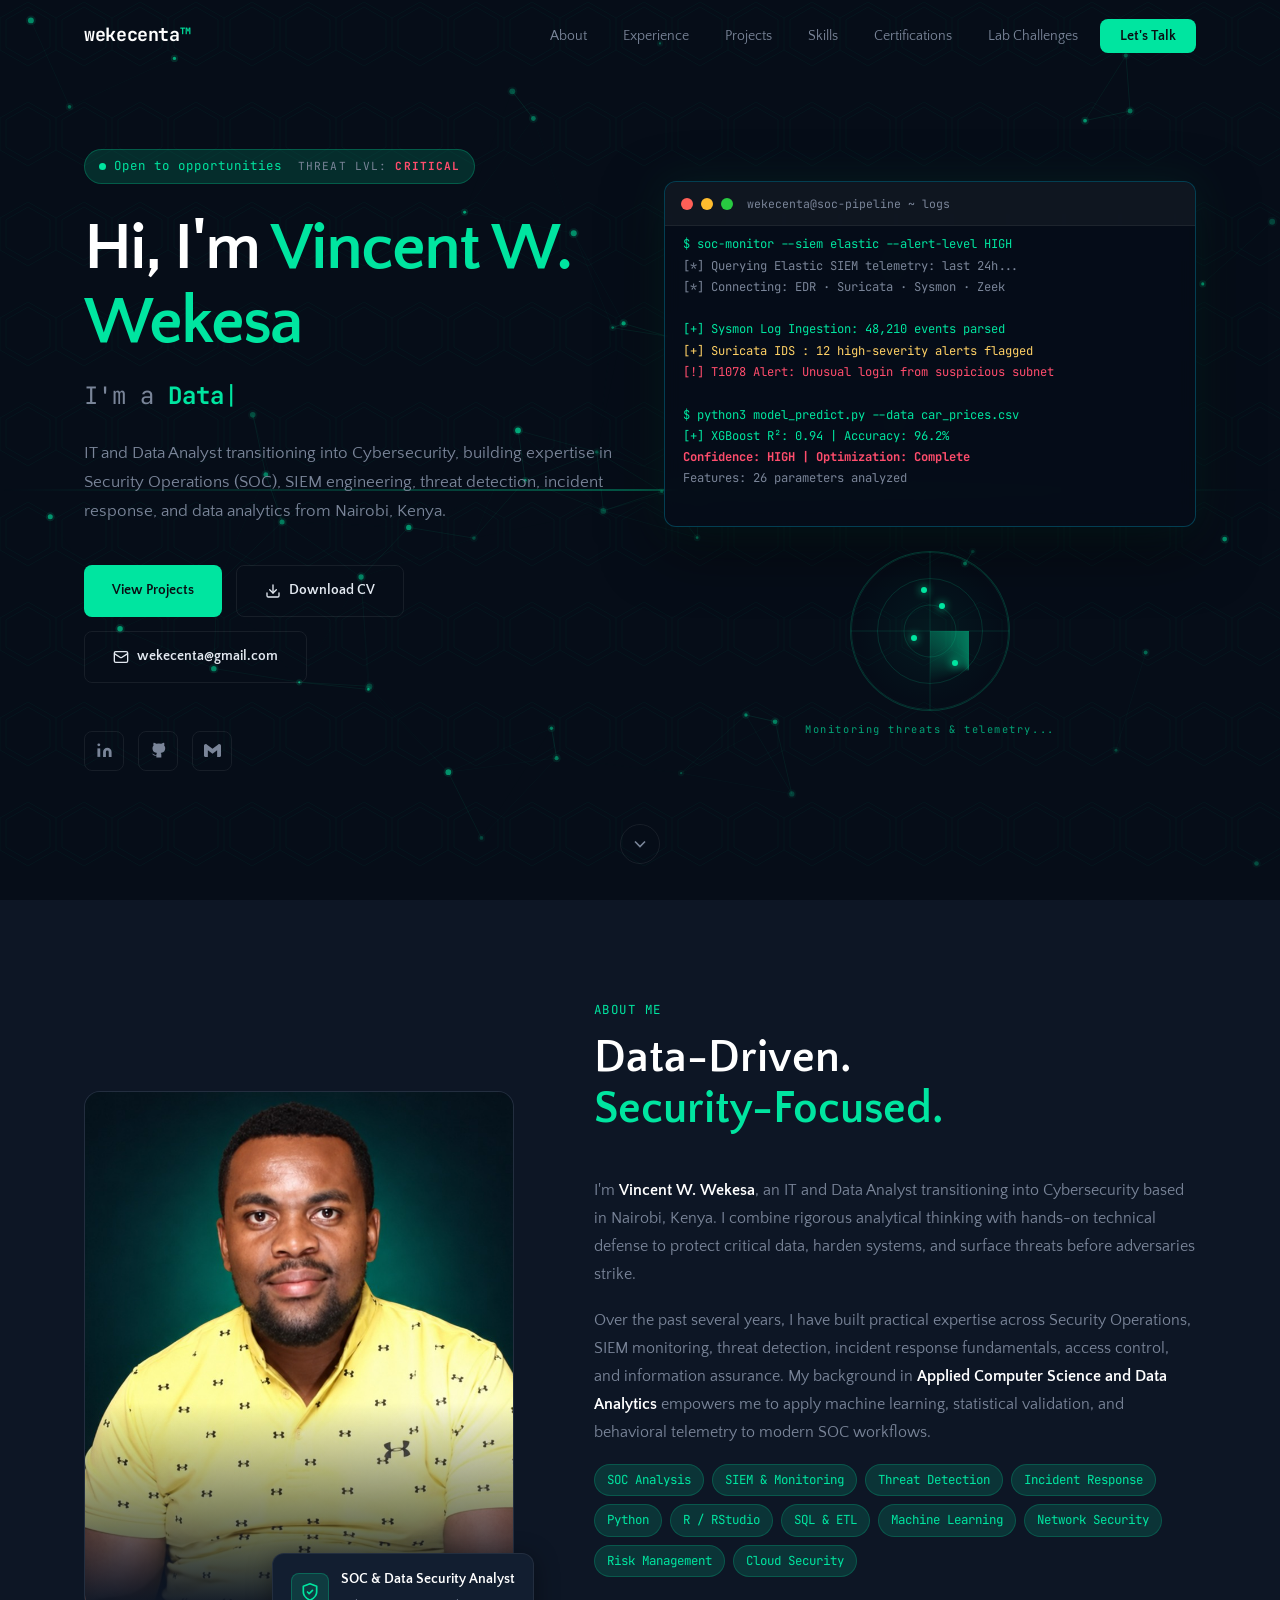
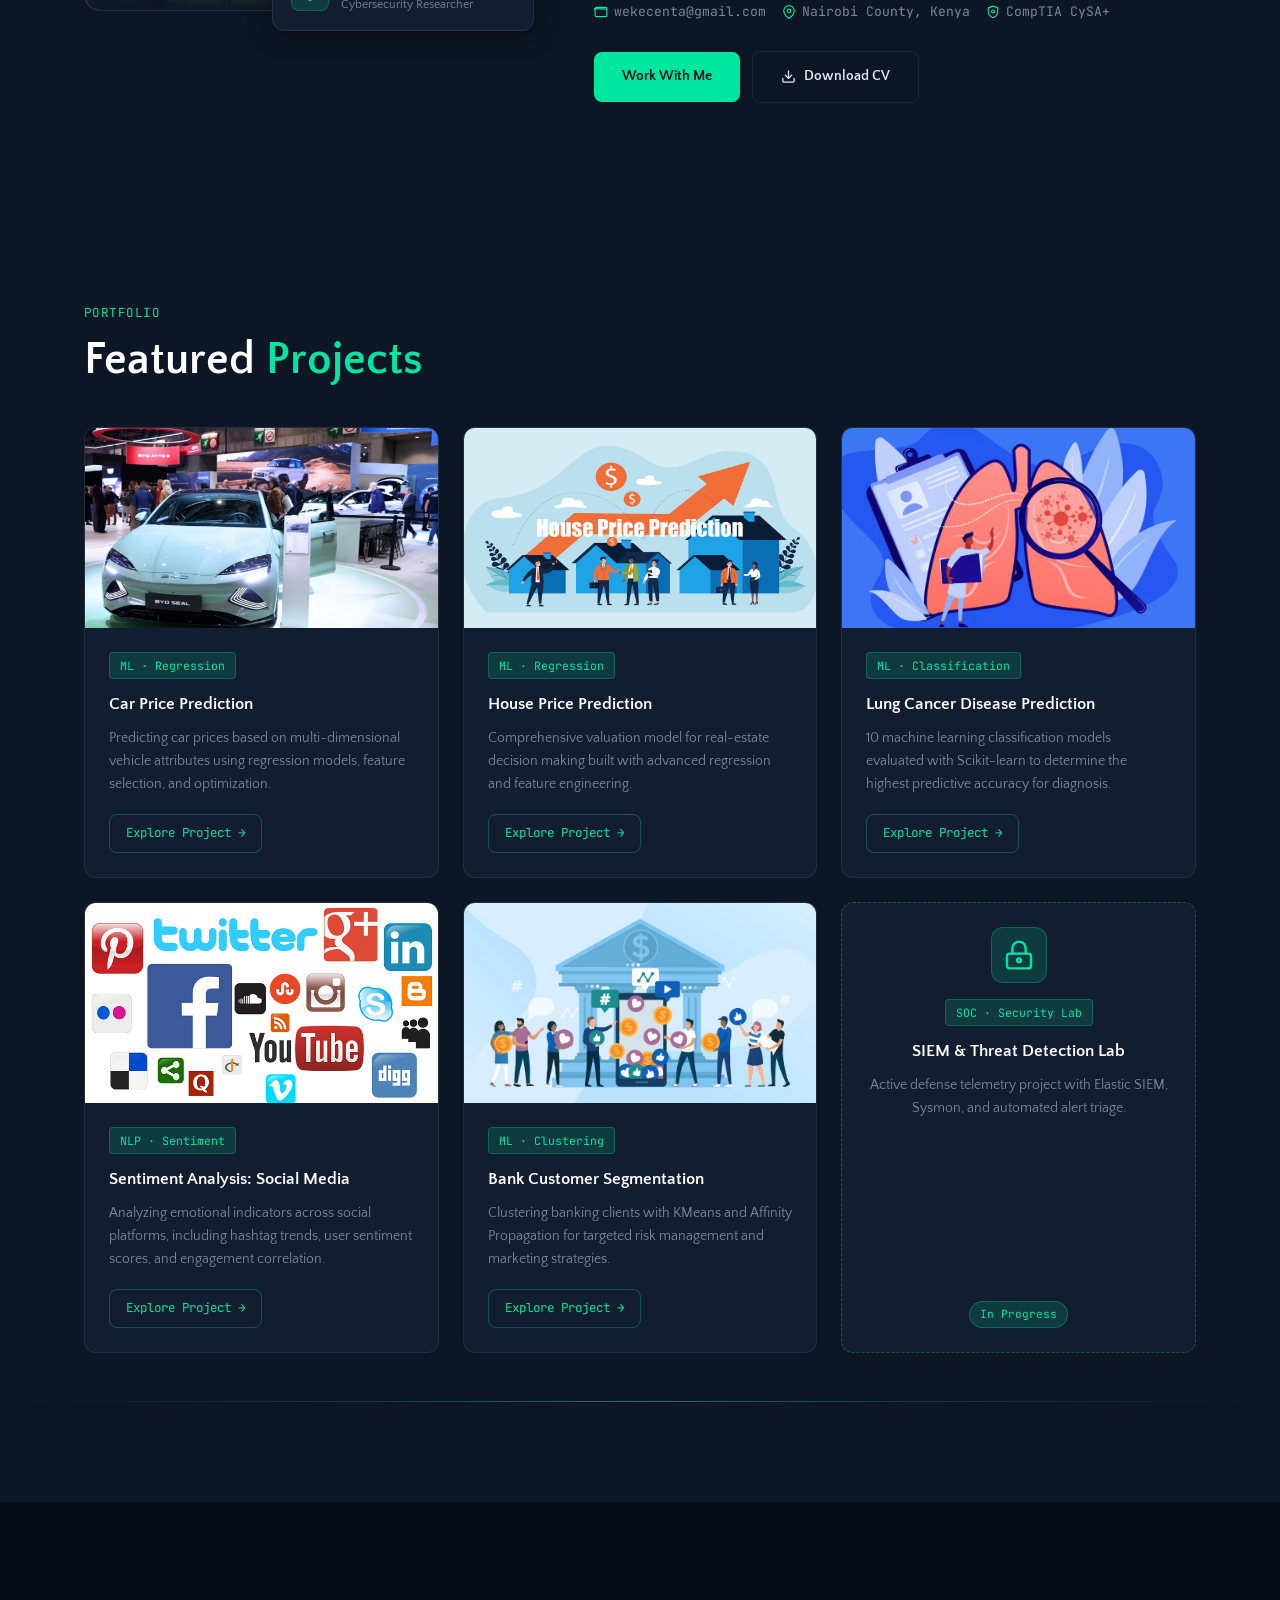
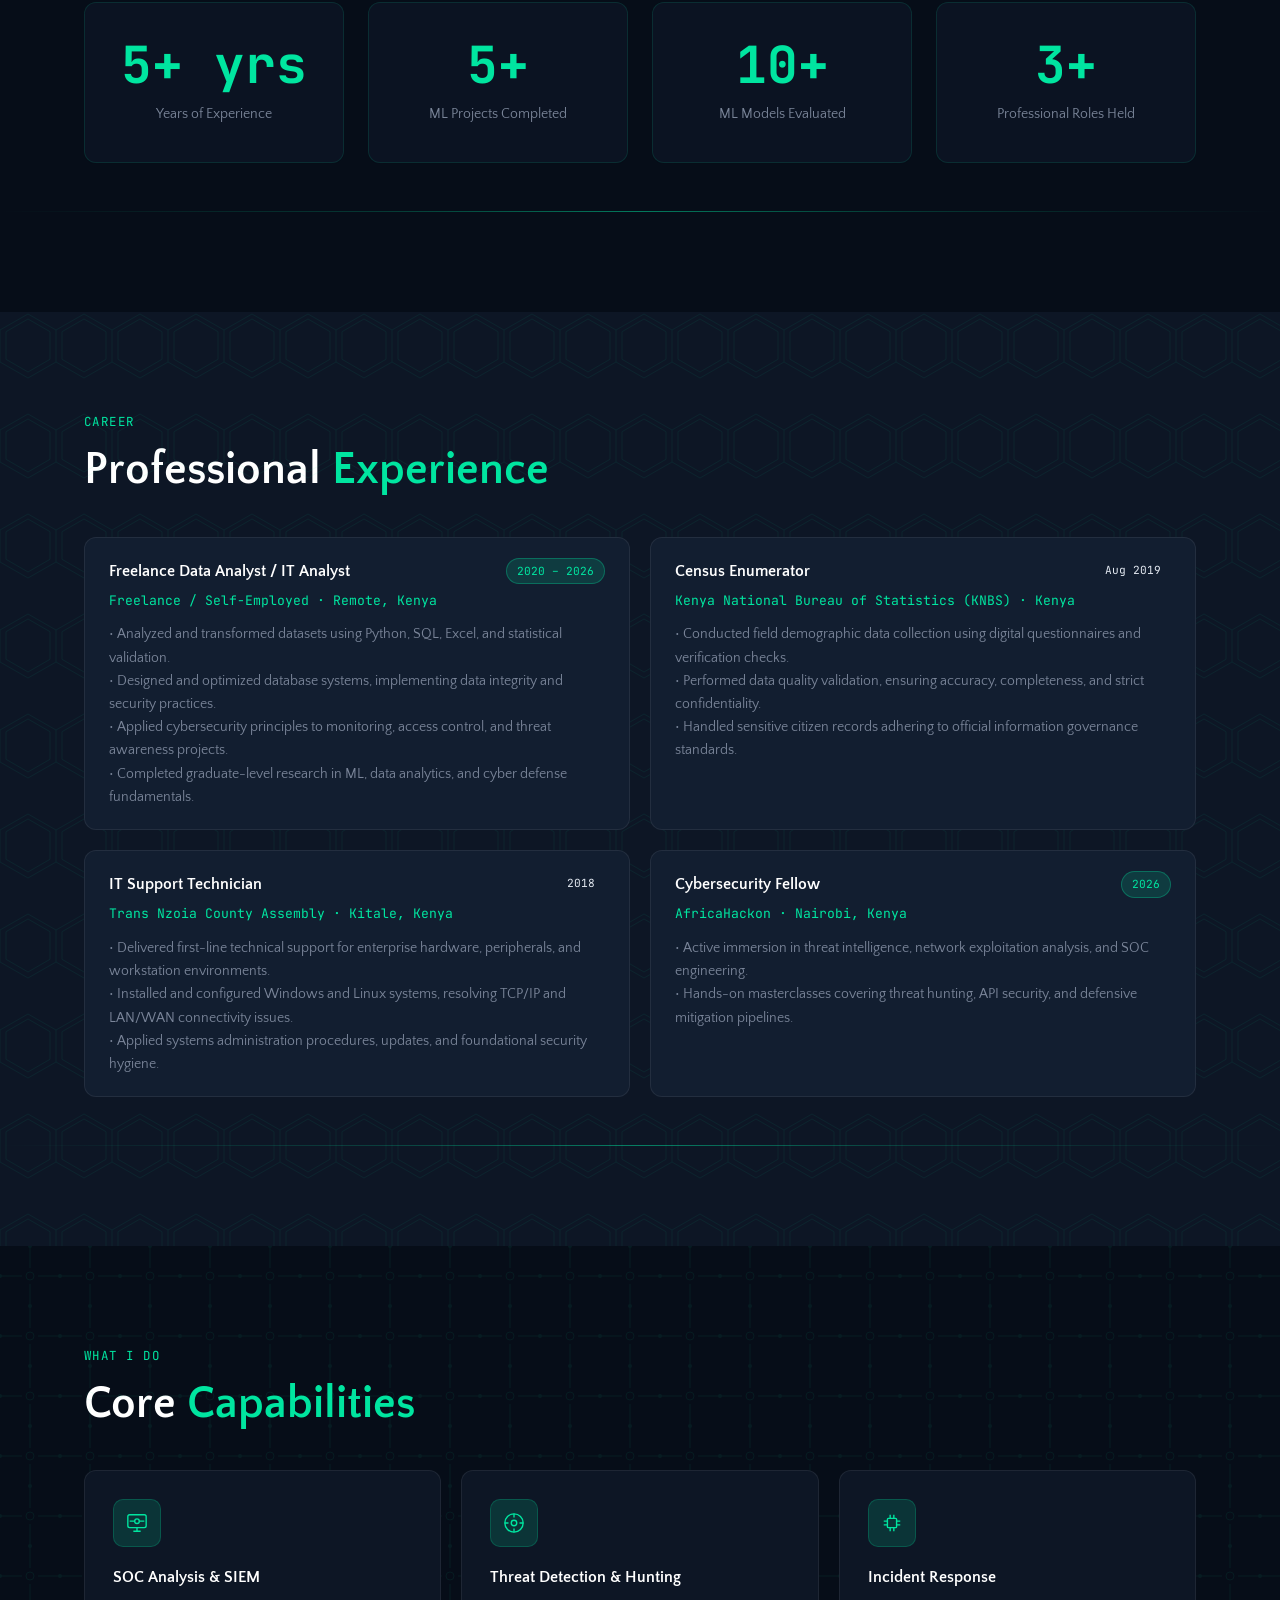
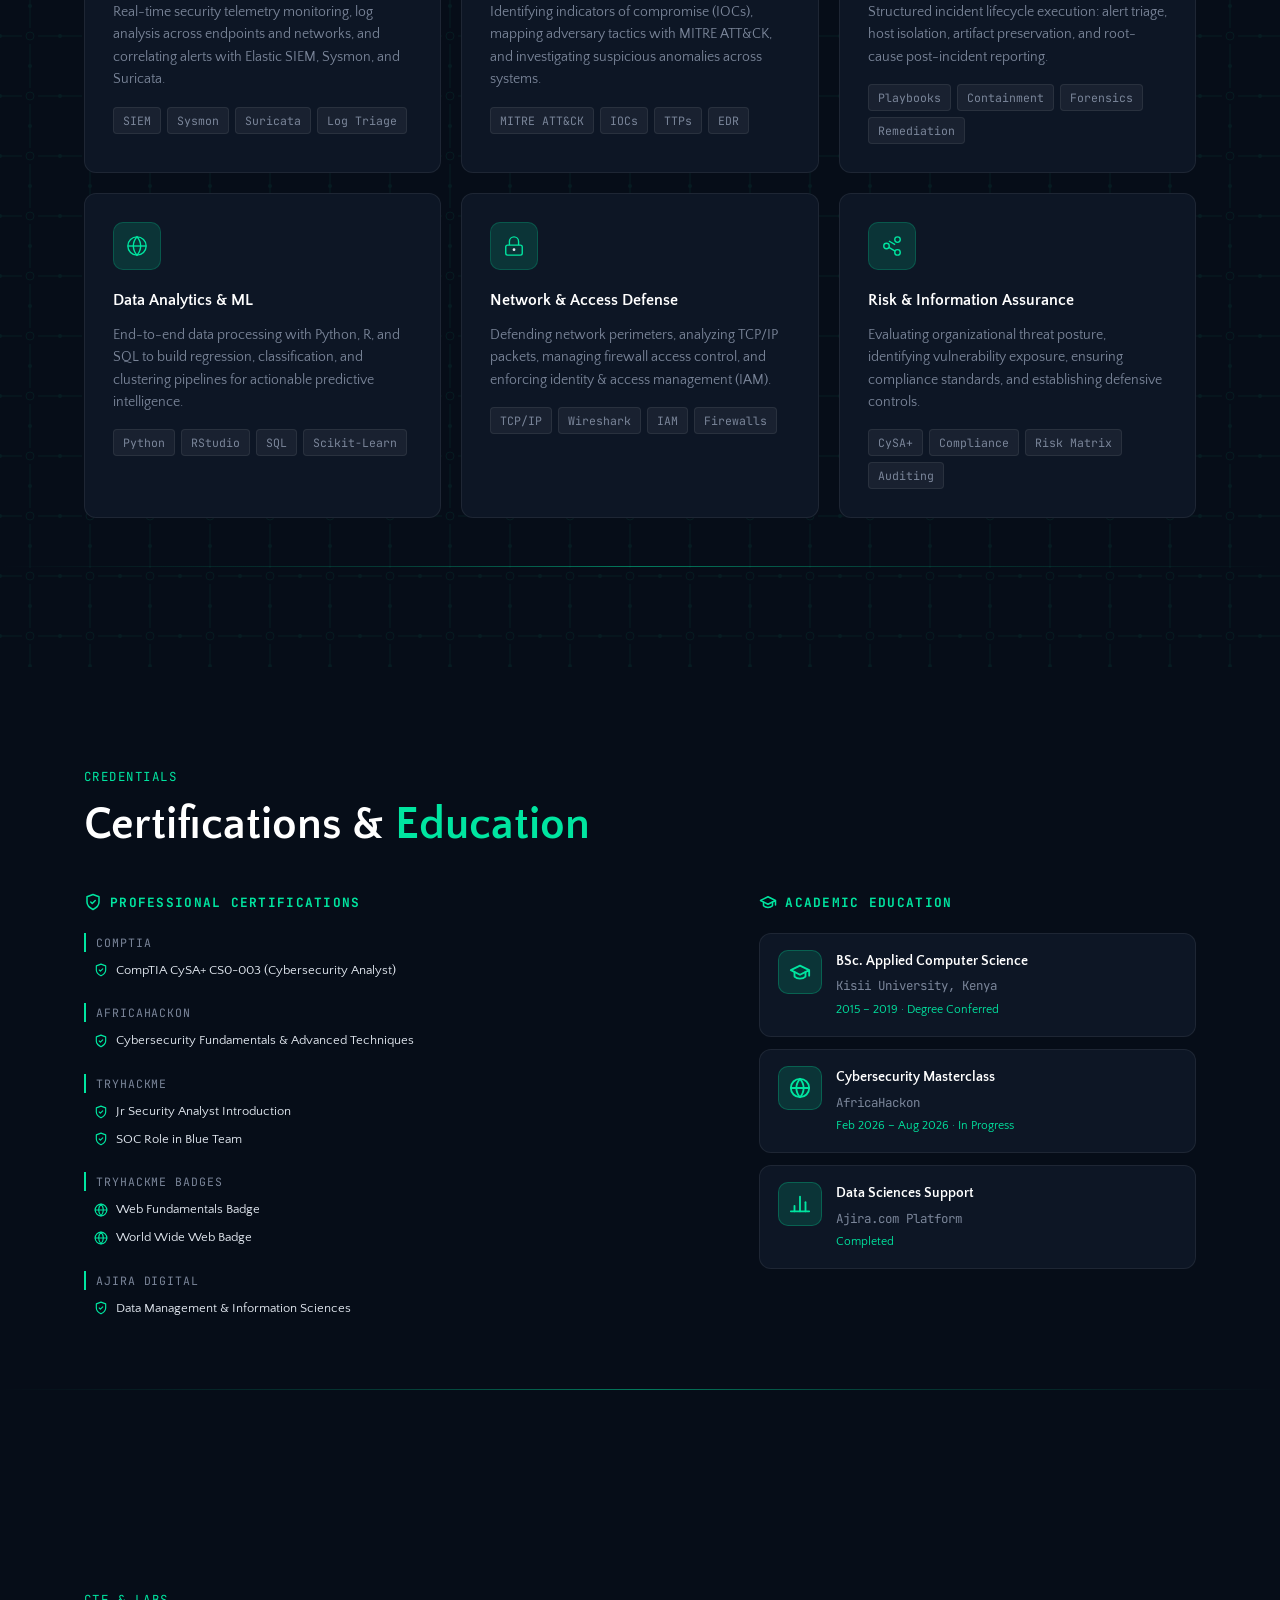
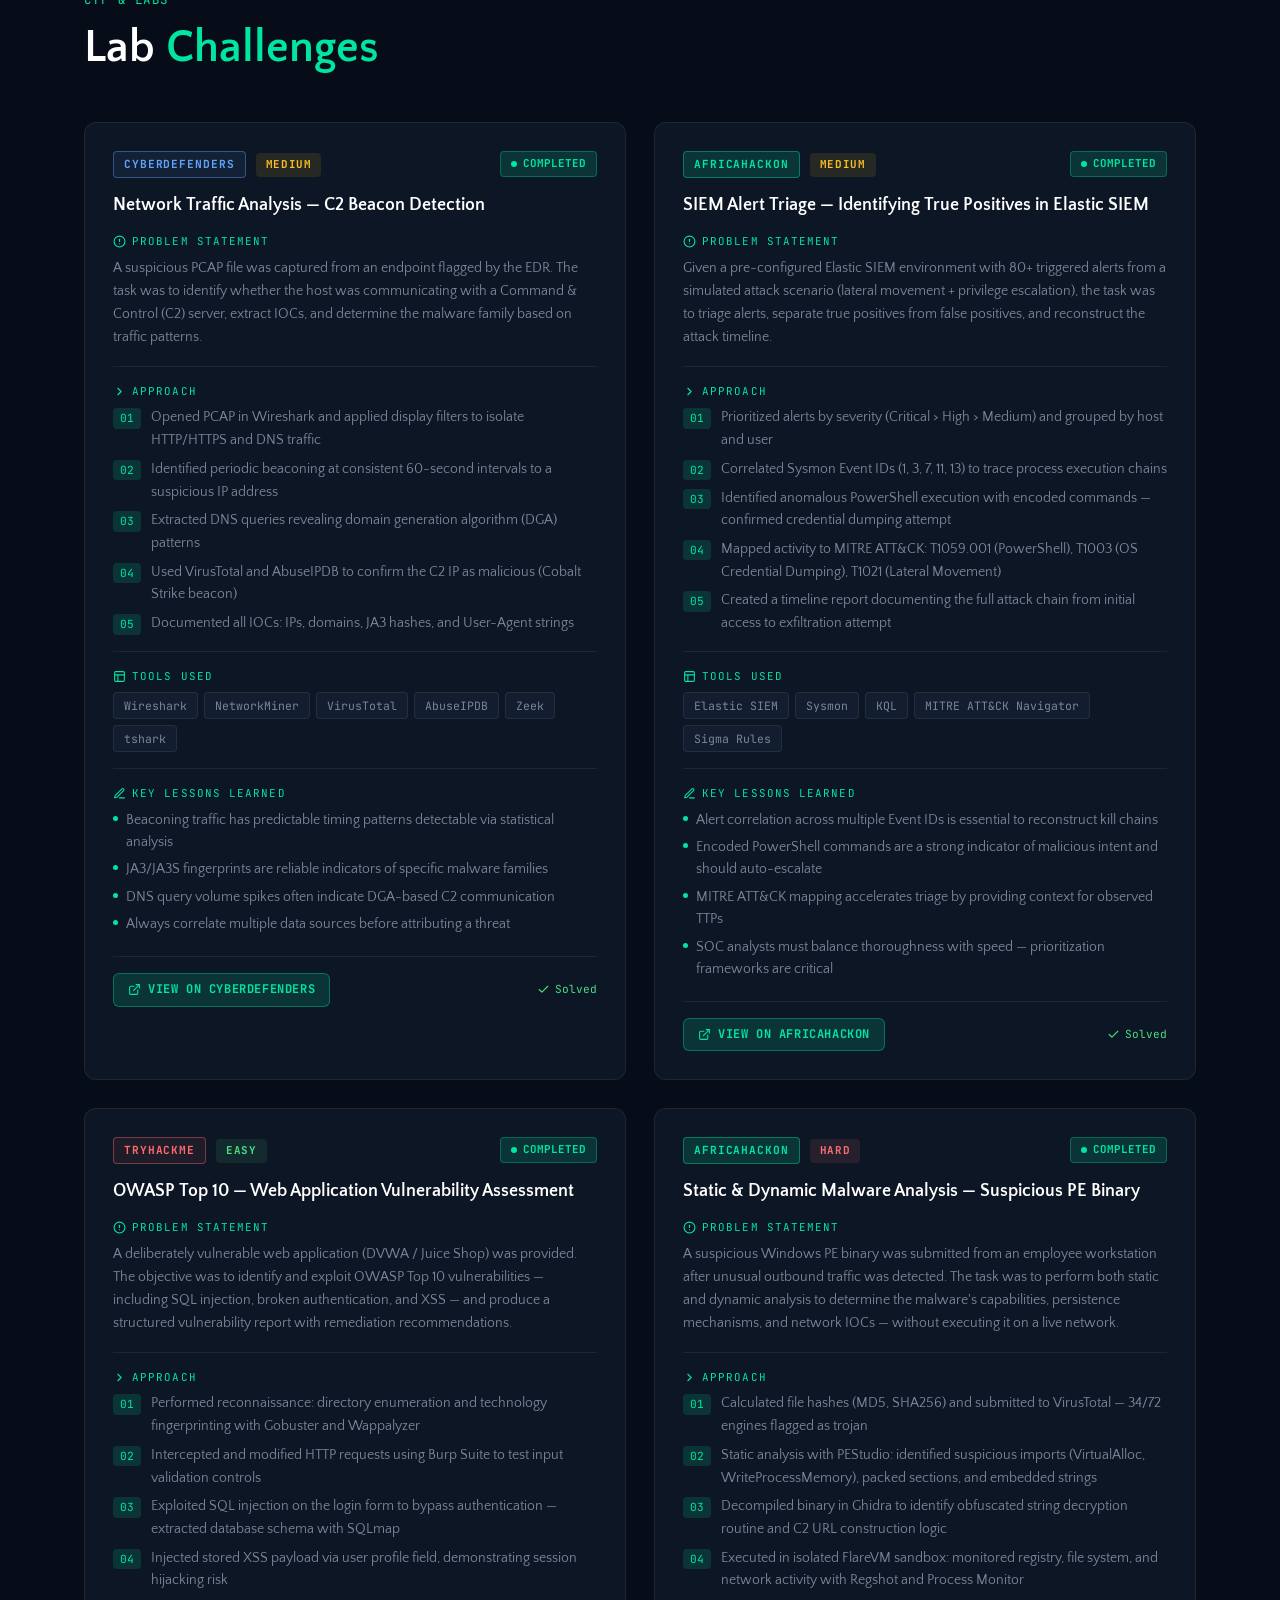
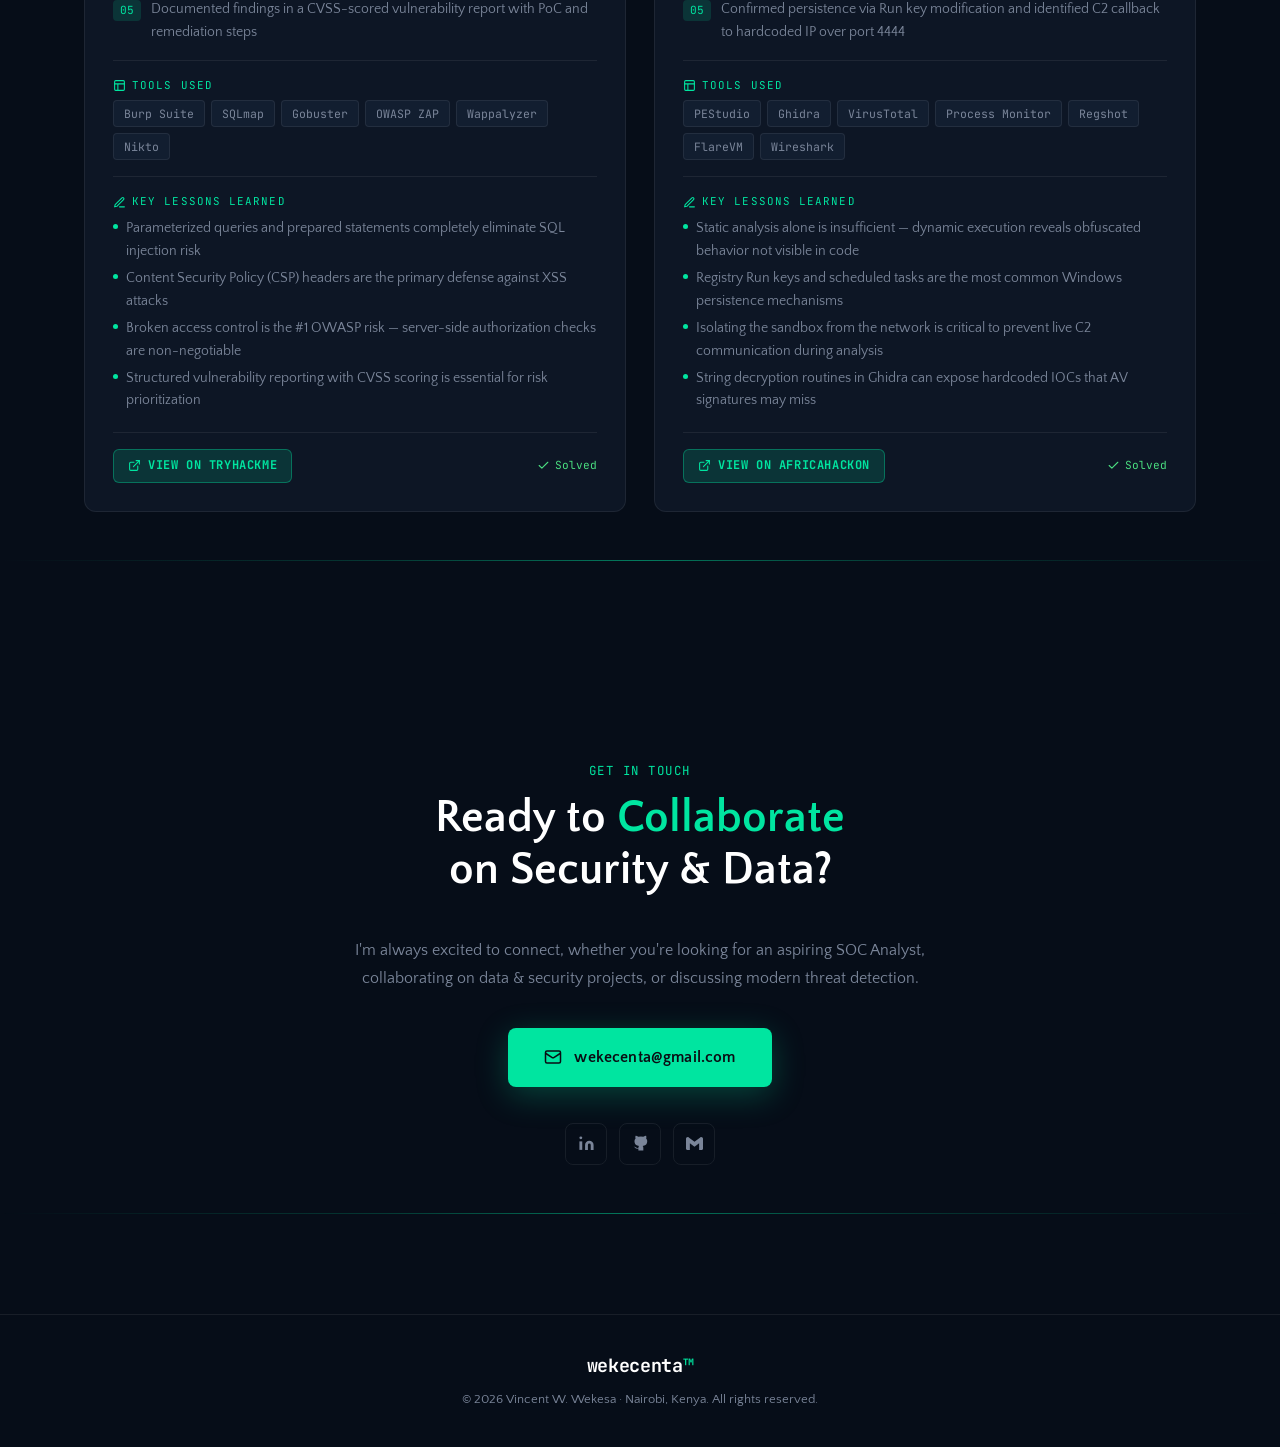
==== commit 2e2b43fc: "Add TryHackMe completed rooms badges and fix lab links" ====
--- a/index.html
+++ b/index.html
@@ -531,6 +531,34 @@
           </div>
 
           <div class="cert-group">
+            <span class="cert-issuer">TryHackMe</span>
+            <div class="cert-list">
+              <a href="https://tryhackme.com/room/jrsecanalystintrouxo" target="_blank" rel="noopener" class="cert-badge" style="text-decoration:none; color:inherit;">
+                <svg width="14" height="14" viewBox="0 0 24 24" fill="none" stroke="currentColor" stroke-width="2" stroke-linecap="round" stroke-linejoin="round"><path d="M12 22s8-4 8-10V5l-8-3-8 3v7c0 6 8 10 8 10z"/><polyline points="9 12 11 14 15 10"/></svg>
+                Jr Security Analyst Introduction
+              </a>
+              <a href="https://tryhackme.com/room/socroleinblueteam" target="_blank" rel="noopener" class="cert-badge" style="text-decoration:none; color:inherit;">
+                <svg width="14" height="14" viewBox="0 0 24 24" fill="none" stroke="currentColor" stroke-width="2" stroke-linecap="round" stroke-linejoin="round"><path d="M12 22s8-4 8-10V5l-8-3-8 3v7c0 6 8 10 8 10z"/><polyline points="9 12 11 14 15 10"/></svg>
+                SOC Role in Blue Team
+              </a>
+            </div>
+          </div>
+
+          <div class="cert-group">
+            <span class="cert-issuer">TryHackMe Badges</span>
+            <div class="cert-list">
+              <a href="https://tryhackme.com/wekecenta/badges/web-fund" target="_blank" rel="noopener" class="cert-badge" style="text-decoration:none; color:inherit;">
+                <svg width="14" height="14" viewBox="0 0 24 24" fill="none" stroke="currentColor" stroke-width="2" stroke-linecap="round" stroke-linejoin="round"><circle cx="12" cy="12" r="10"/><path d="M2 12h20M12 2a15.3 15.3 0 0 1 4 10 15.3 15.3 0 0 1-4 10 15.3 15.3 0 0 1-4-10 15.3 15.3 0 0 1 4-10z"/></svg>
+                Web Fundamentals Badge
+              </a>
+              <a href="https://tryhackme.com/wekecenta/badges/world-wide-web" target="_blank" rel="noopener" class="cert-badge" style="text-decoration:none; color:inherit;">
+                <svg width="14" height="14" viewBox="0 0 24 24" fill="none" stroke="currentColor" stroke-width="2" stroke-linecap="round" stroke-linejoin="round"><circle cx="12" cy="12" r="10"/><path d="M2 12h20M12 2a15.3 15.3 0 0 1 4 10 15.3 15.3 0 0 1-4 10 15.3 15.3 0 0 1-4-10 15.3 15.3 0 0 1 4-10z"/></svg>
+                World Wide Web Badge
+              </a>
+            </div>
+          </div>
+
+          <div class="cert-group">
             <span class="cert-issuer">Ajira Digital</span>
             <div class="cert-list">
               <span class="cert-badge">
@@ -728,7 +756,7 @@
           </ul>
 
           <div class="lab-card__footer">
-            <a href="https://africahackon.com" target="_blank" rel="noopener" class="lab-card__link">
+            <a href="https://tryhackme.com/room/socroleinblueteam" target="_blank" rel="noopener" class="lab-card__link">
               <svg width="13" height="13" viewBox="0 0 24 24" fill="none" stroke-width="2" stroke-linecap="round" stroke-linejoin="round"><path d="M18 13v6a2 2 0 0 1-2 2H5a2 2 0 0 1-2-2V8a2 2 0 0 1 2-2h6"/><polyline points="15 3 21 3 21 9"/><line x1="10" y1="14" x2="21" y2="3"/></svg>
               View on AfricaHackon
             </a>
@@ -794,7 +822,7 @@
           </ul>
 
           <div class="lab-card__footer">
-            <a href="https://tryhackme.com/room/owasptop10" target="_blank" rel="noopener" class="lab-card__link">
+            <a href="https://tryhackme.com/room/jrsecanalystintrouxo" target="_blank" rel="noopener" class="lab-card__link">
               <svg width="13" height="13" viewBox="0 0 24 24" fill="none" stroke-width="2" stroke-linecap="round" stroke-linejoin="round"><path d="M18 13v6a2 2 0 0 1-2 2H5a2 2 0 0 1-2-2V8a2 2 0 0 1 2-2h6"/><polyline points="15 3 21 3 21 9"/><line x1="10" y1="14" x2="21" y2="3"/></svg>
               View on TryHackMe
             </a>
@@ -860,7 +888,7 @@
           </ul>
 
           <div class="lab-card__footer">
-            <a href="https://africahackon.com" target="_blank" rel="noopener" class="lab-card__link">
+            <a href="https://tryhackme.com/room/socroleinblueteam" target="_blank" rel="noopener" class="lab-card__link">
               <svg width="13" height="13" viewBox="0 0 24 24" fill="none" stroke-width="2" stroke-linecap="round" stroke-linejoin="round"><path d="M18 13v6a2 2 0 0 1-2 2H5a2 2 0 0 1-2-2V8a2 2 0 0 1 2-2h6"/><polyline points="15 3 21 3 21 9"/><line x1="10" y1="14" x2="21" y2="3"/></svg>
               View on AfricaHackon
             </a>
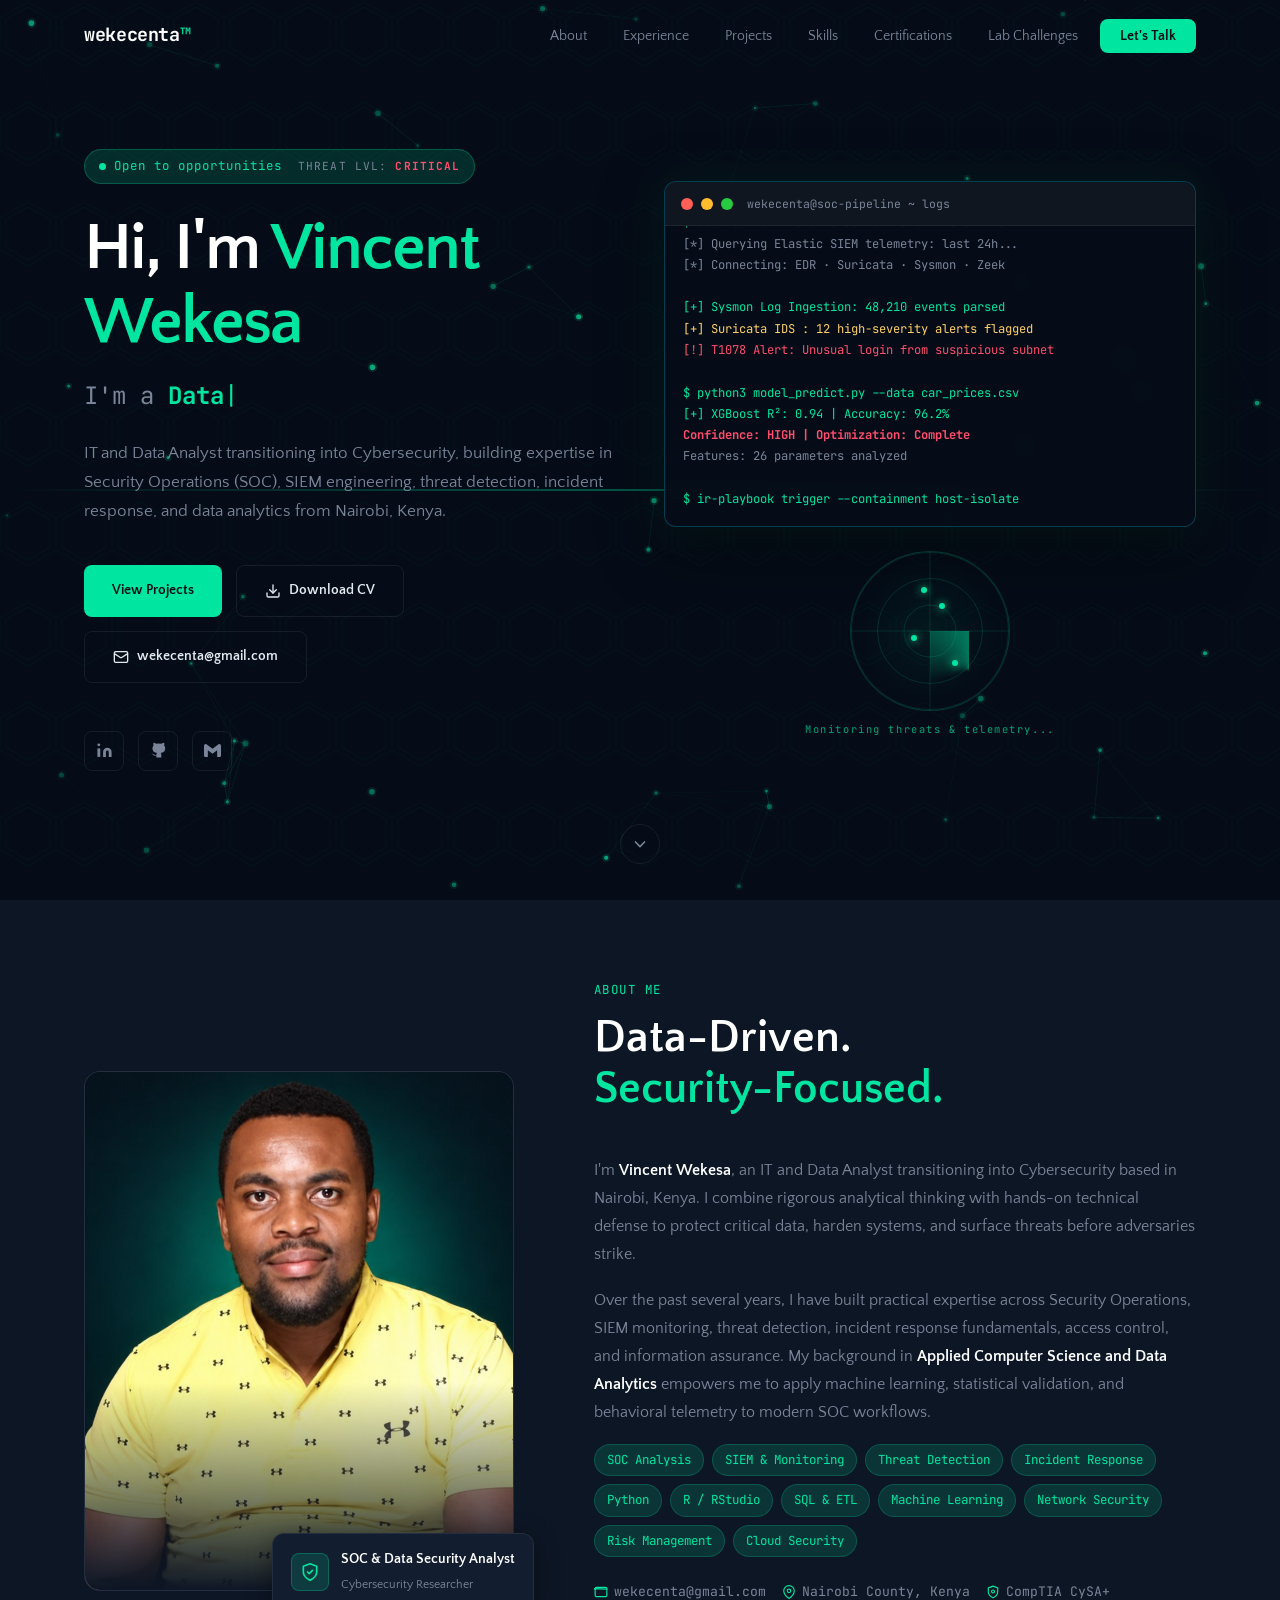
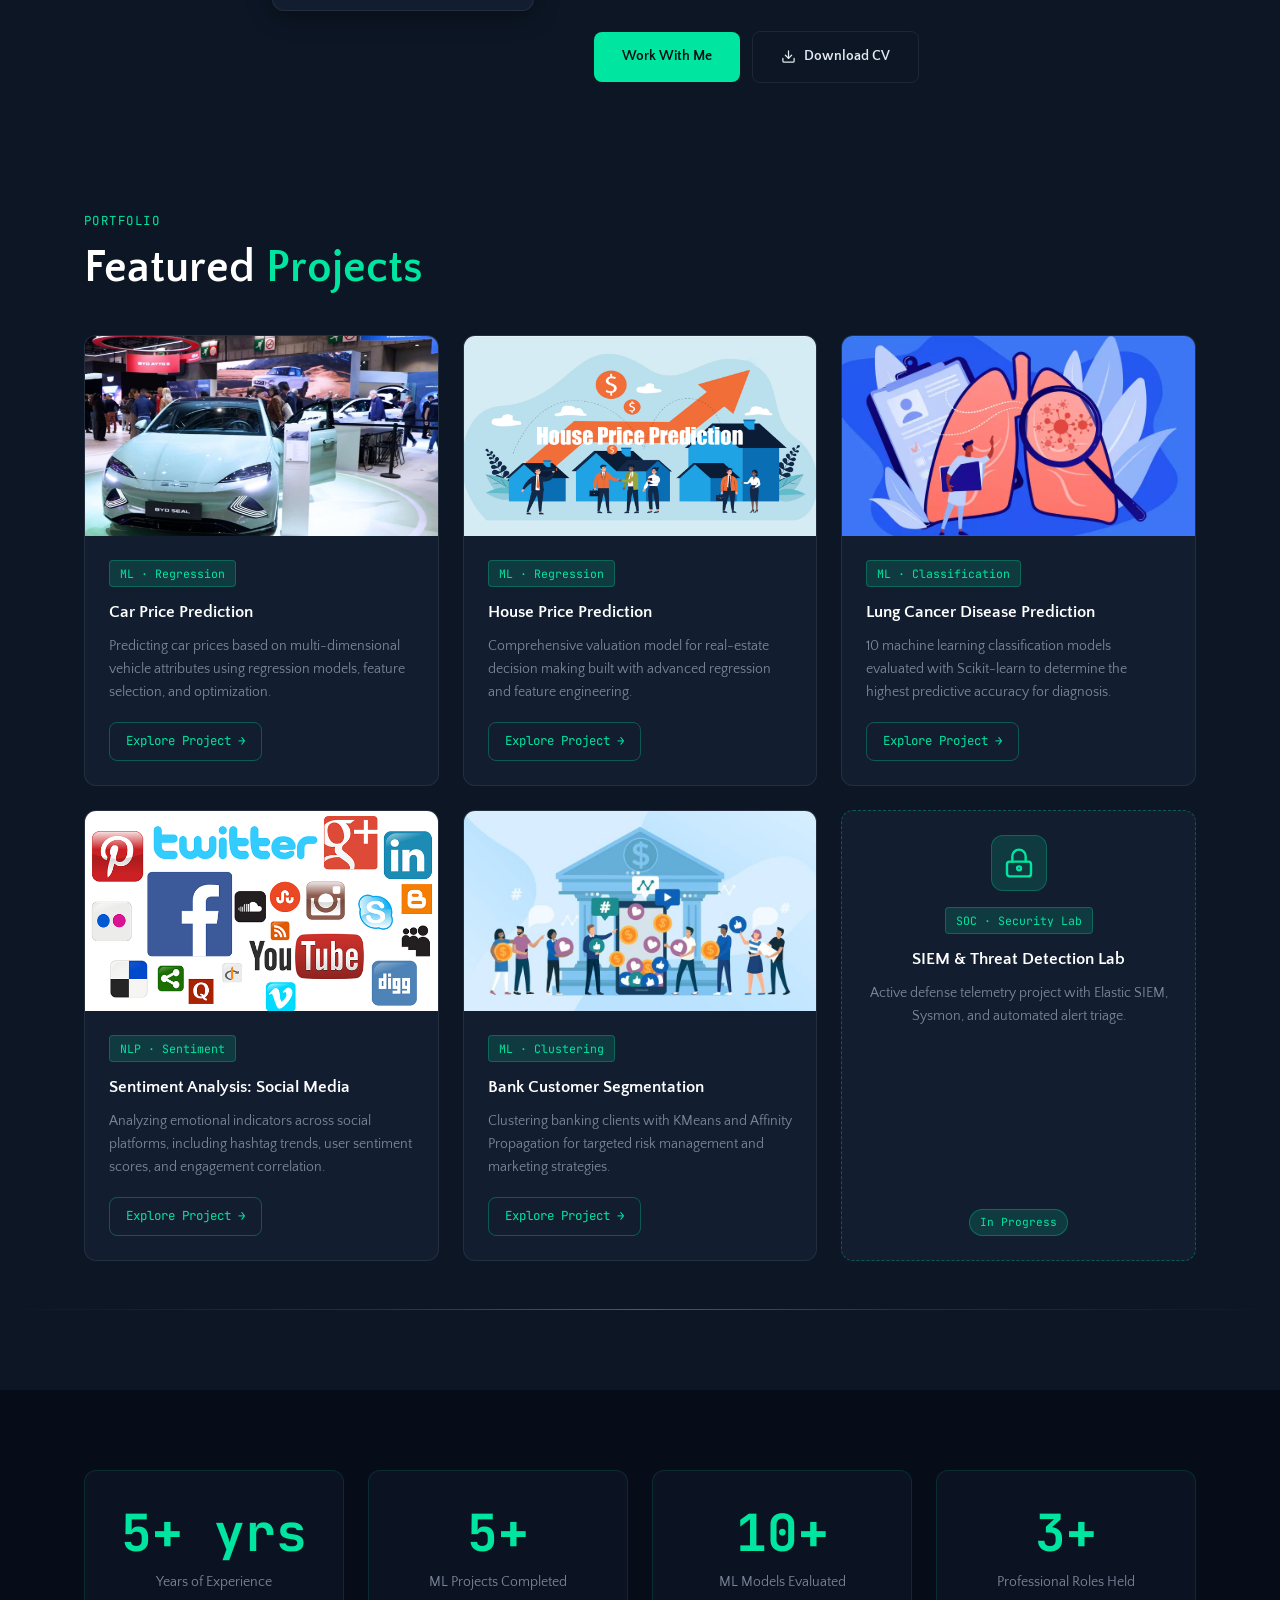
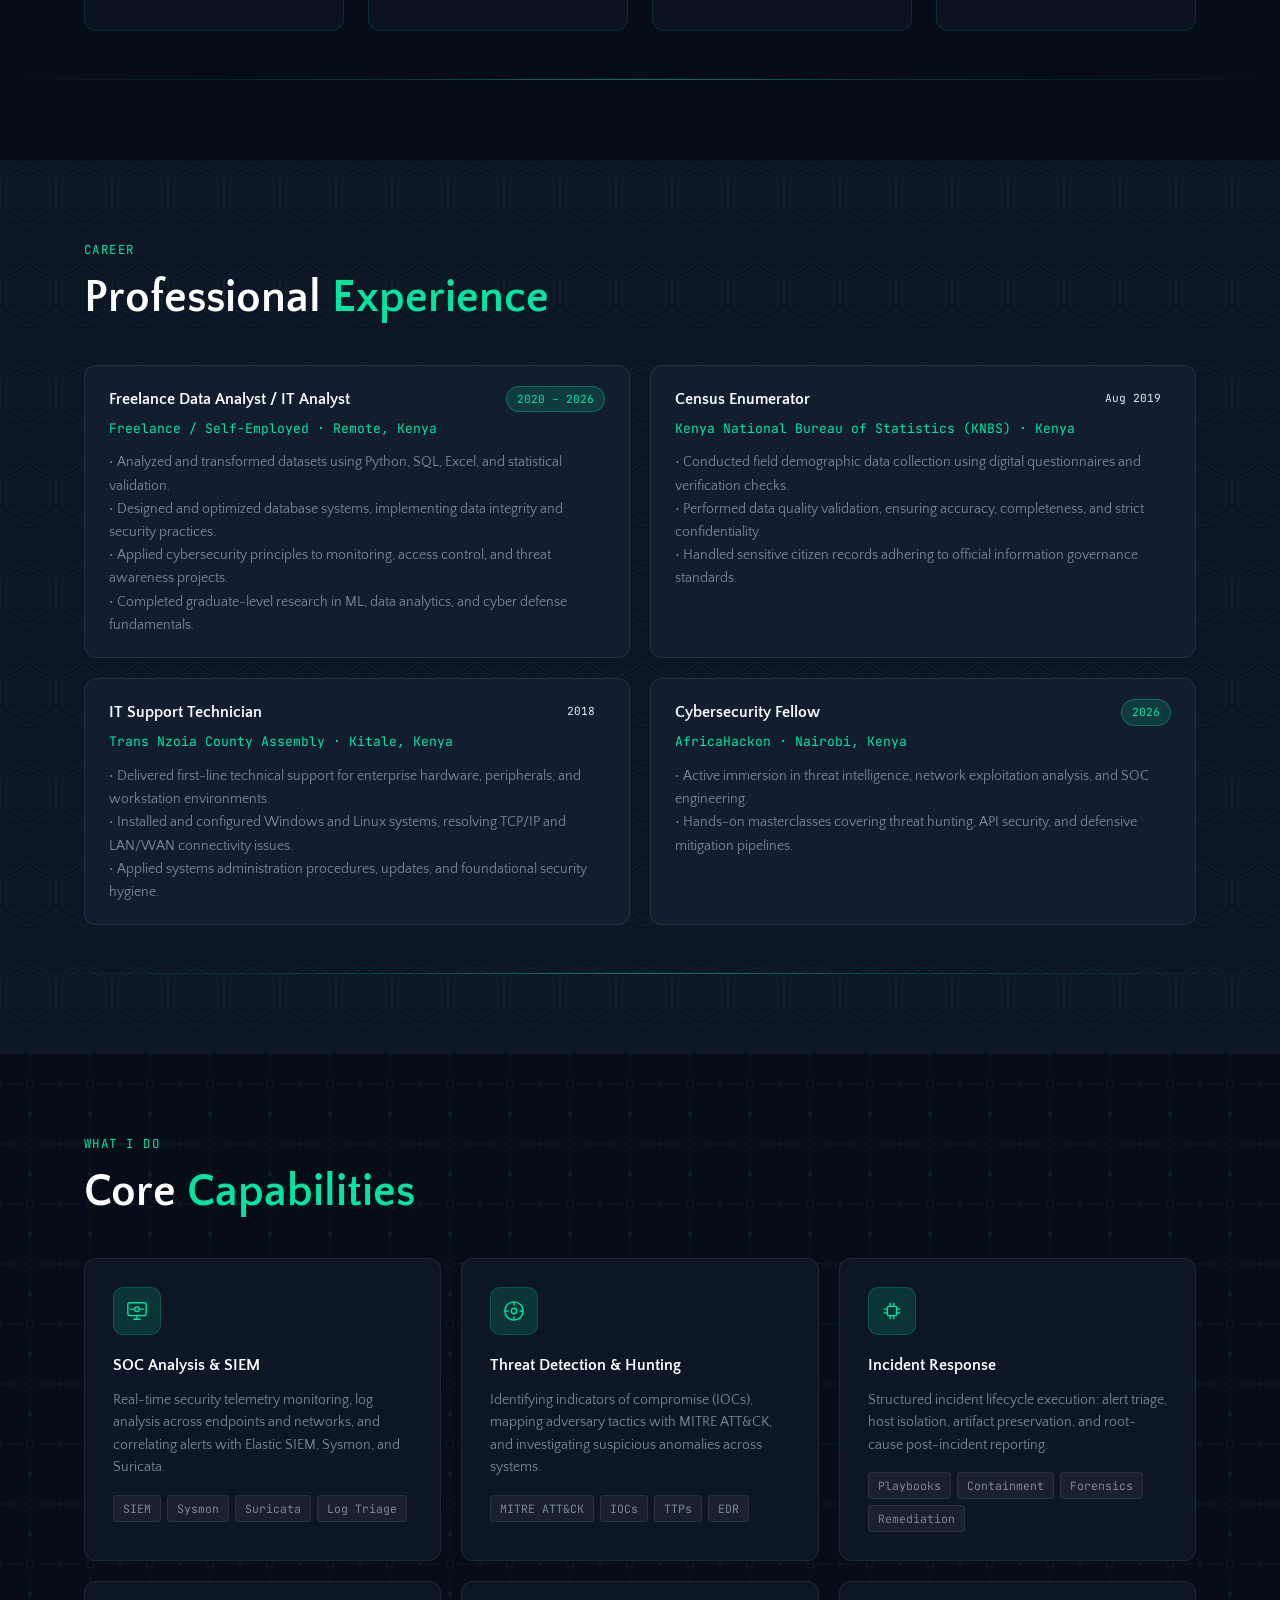
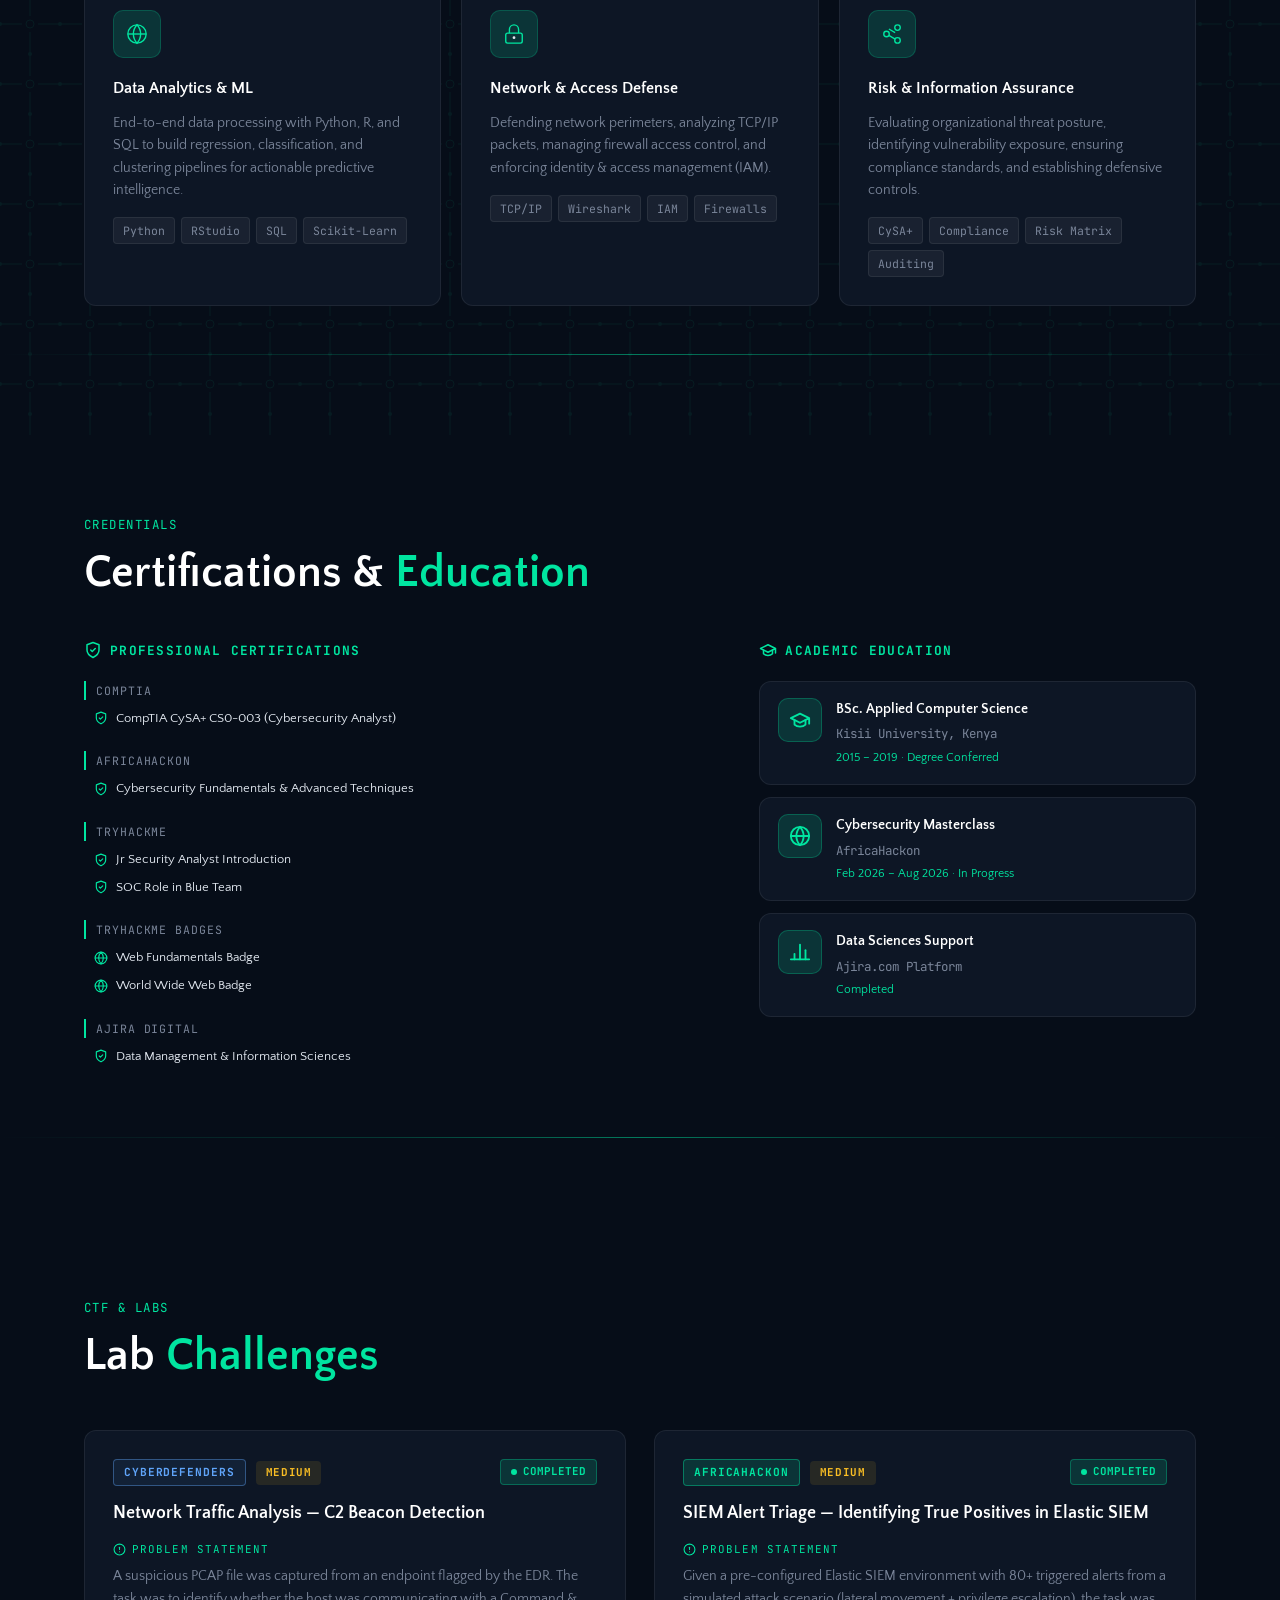
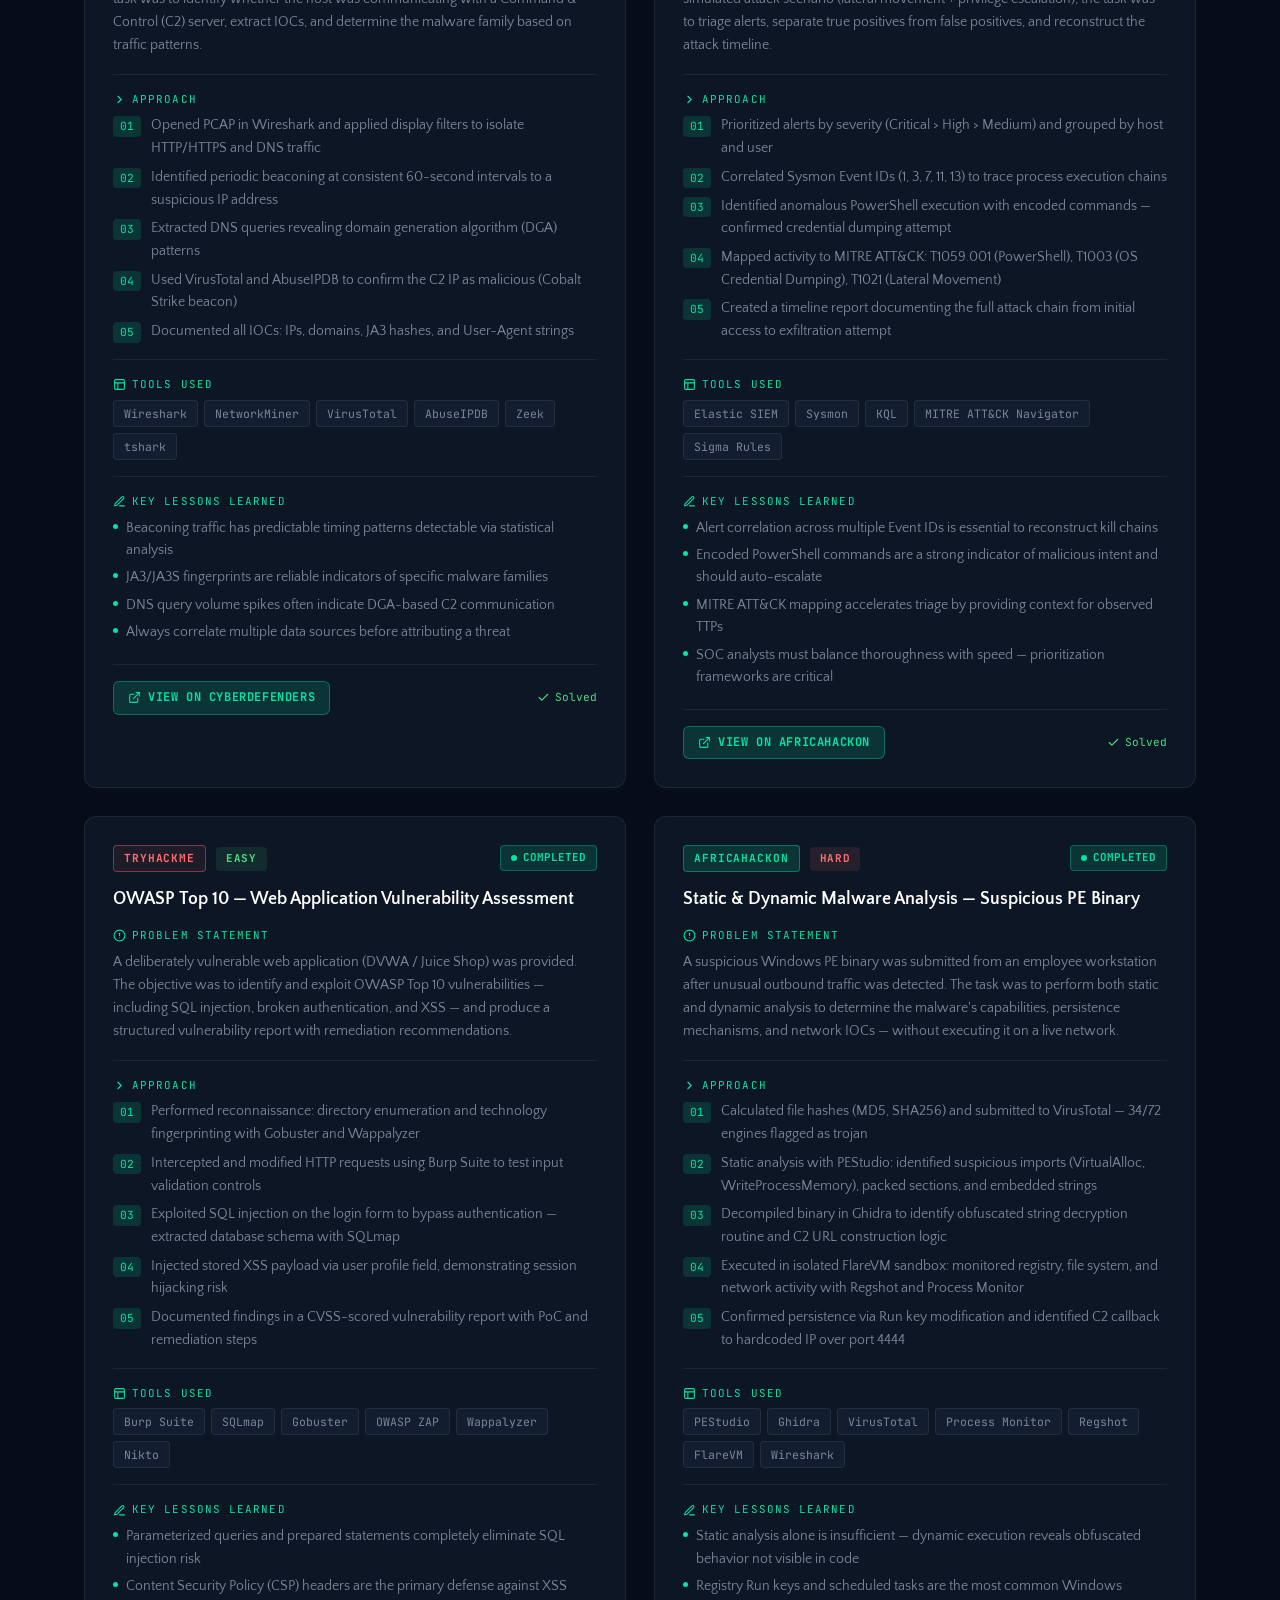
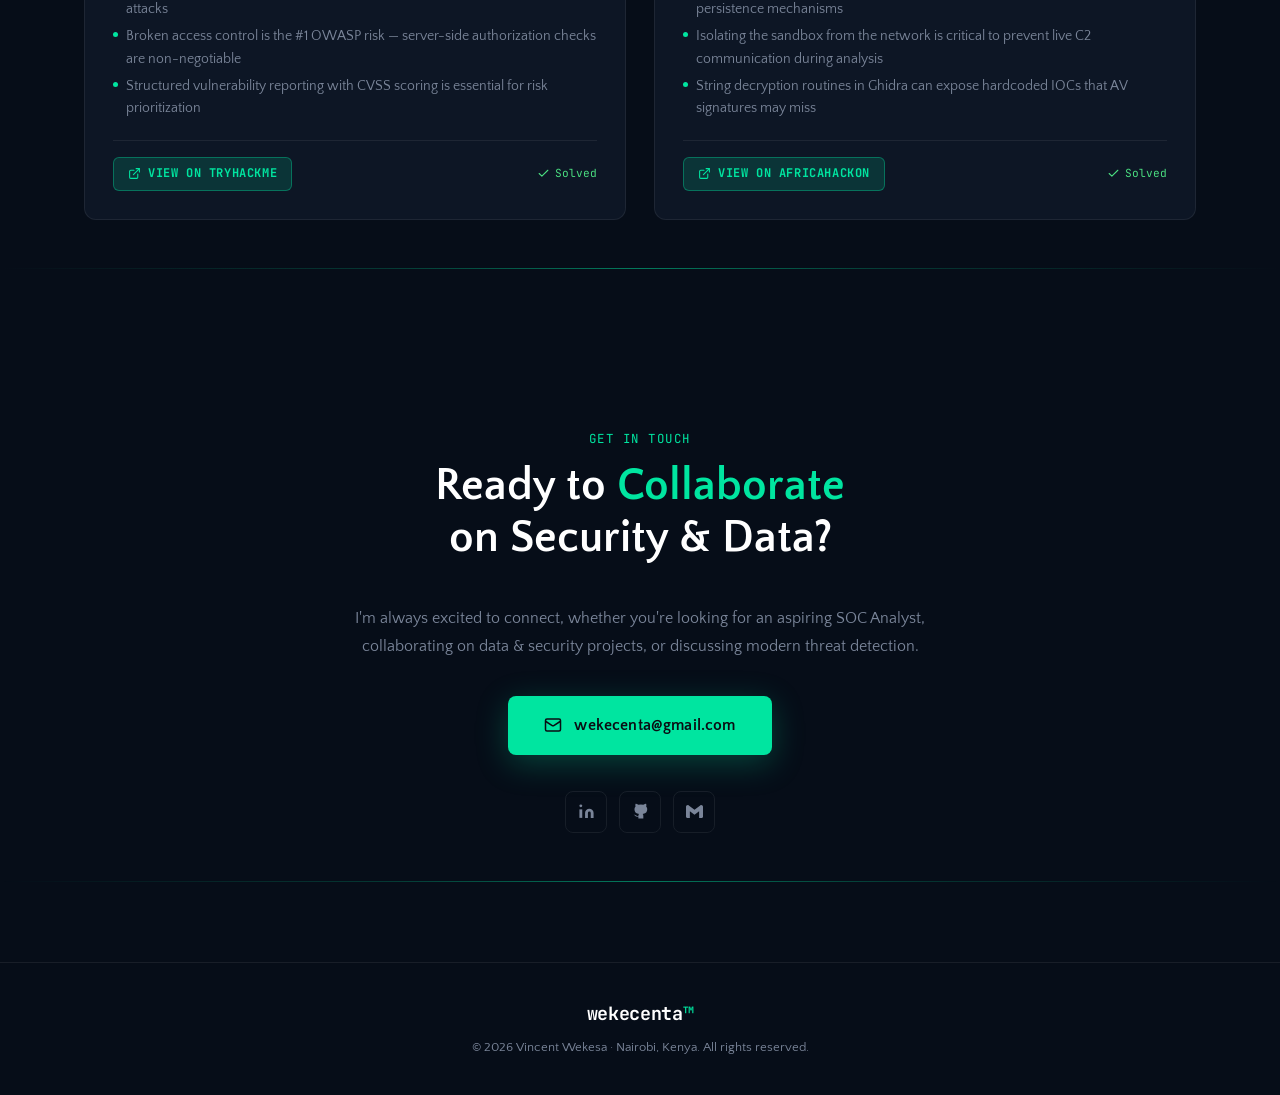
==== commit 73791cbd: "Update name from Vincent W. Wekesa to Vincent Wekesa" ====
--- a/index.html
+++ b/index.html
@@ -3,8 +3,8 @@
 <head>
   <meta charset="UTF-8" />
   <meta name="viewport" content="width=device-width, initial-scale=1.0" />
-  <meta name="description" content="Vincent W. Wekesa | SOC Analyst, Data Analyst & IT Professional based in Nairobi, Kenya." />
-  <title>Vincent W. Wekesa | SOC Analyst | Data Analyst</title>
+  <meta name="description" content="Vincent Wekesa | SOC Analyst, Data Analyst & IT Professional based in Nairobi, Kenya." />
+  <title>Vincent Wekesa | SOC Analyst | Data Analyst</title>
 
   <!-- Preconnect for speed -->
   <link rel="preconnect" href="https://fonts.googleapis.com" />
@@ -53,8 +53,8 @@
           <span class="tag-dot"></span> Open to opportunities
           <span class="tag-threat">THREAT LVL: <span class="threat-val" id="threat-level">HIGH</span></span>
         </p>
-        <h1 class="hero__title glitch" data-text="Vincent W. Wekesa">
-          Hi, I'm <span class="accent">Vincent W. Wekesa</span>
+        <h1 class="hero__title glitch" data-text="Vincent Wekesa">
+          Hi, I'm <span class="accent">Vincent Wekesa</span>
         </h1>
         <div class="hero__roles">
           <span class="role-prefix">I'm a </span>
@@ -133,7 +133,7 @@
         <div class="about__image">
           <div class="about__img-wrapper">
             <img src="images/portfolio.jpg"
-                 alt="Vincent W. Wekesa"
+                 alt="Vincent Wekesa"
                  loading="lazy"
                  onerror="this.style.display='none'; this.nextElementSibling.style.display='flex';" />
             <div class="about__img-fallback">VW</div>
@@ -155,7 +155,7 @@
           <p class="section__label">About Me</p>
           <h2 class="section__title">Data-Driven. <br><span class="accent">Security-Focused.</span></h2>
           <p class="about__text">
-            I'm <strong>Vincent W. Wekesa</strong>, an IT and Data Analyst transitioning into Cybersecurity based in Nairobi, Kenya.
+            I'm <strong>Vincent Wekesa</strong>, an IT and Data Analyst transitioning into Cybersecurity based in Nairobi, Kenya.
             I combine rigorous analytical thinking with hands-on technical defense to protect critical data,
             harden systems, and surface threats before adversaries strike.
           </p>
@@ -942,7 +942,7 @@
     <div class="container">
       <div class="footer__inner">
         <span class="nav__logo">wekecenta<span>™</span></span>
-        <p>© 2026 Vincent W. Wekesa · Nairobi, Kenya. All rights reserved.</p>
+        <p>© 2026 Vincent Wekesa · Nairobi, Kenya. All rights reserved.</p>
       </div>
     </div>
   </footer>
--- a/css/style.css
+++ b/css/style.css
@@ -45,7 +45,10 @@
   padding: 0 24px;
 }
 
-.section { padding: 100px 0; }
+.section { padding: 80px 0; }
+
+.about.section { padding-bottom: 48px; }
+
 
 .accent { color: var(--accent); }
 
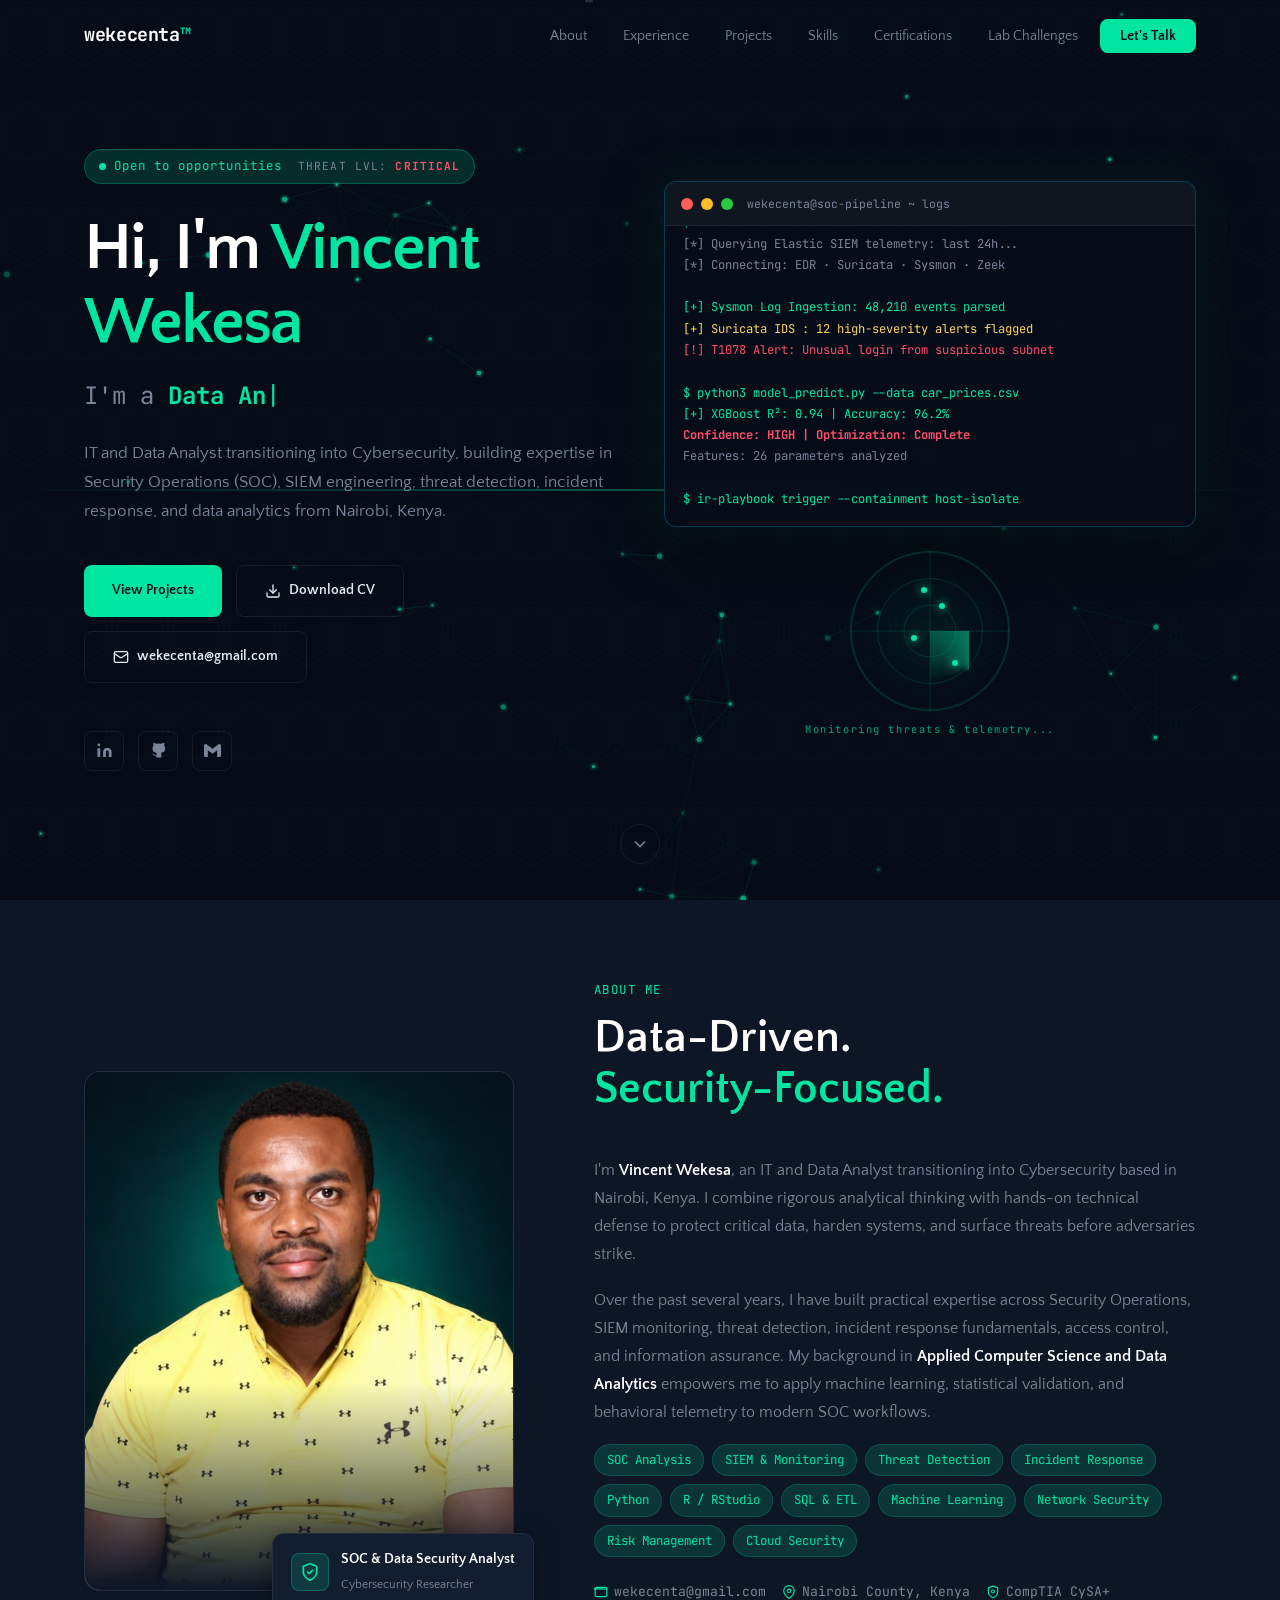
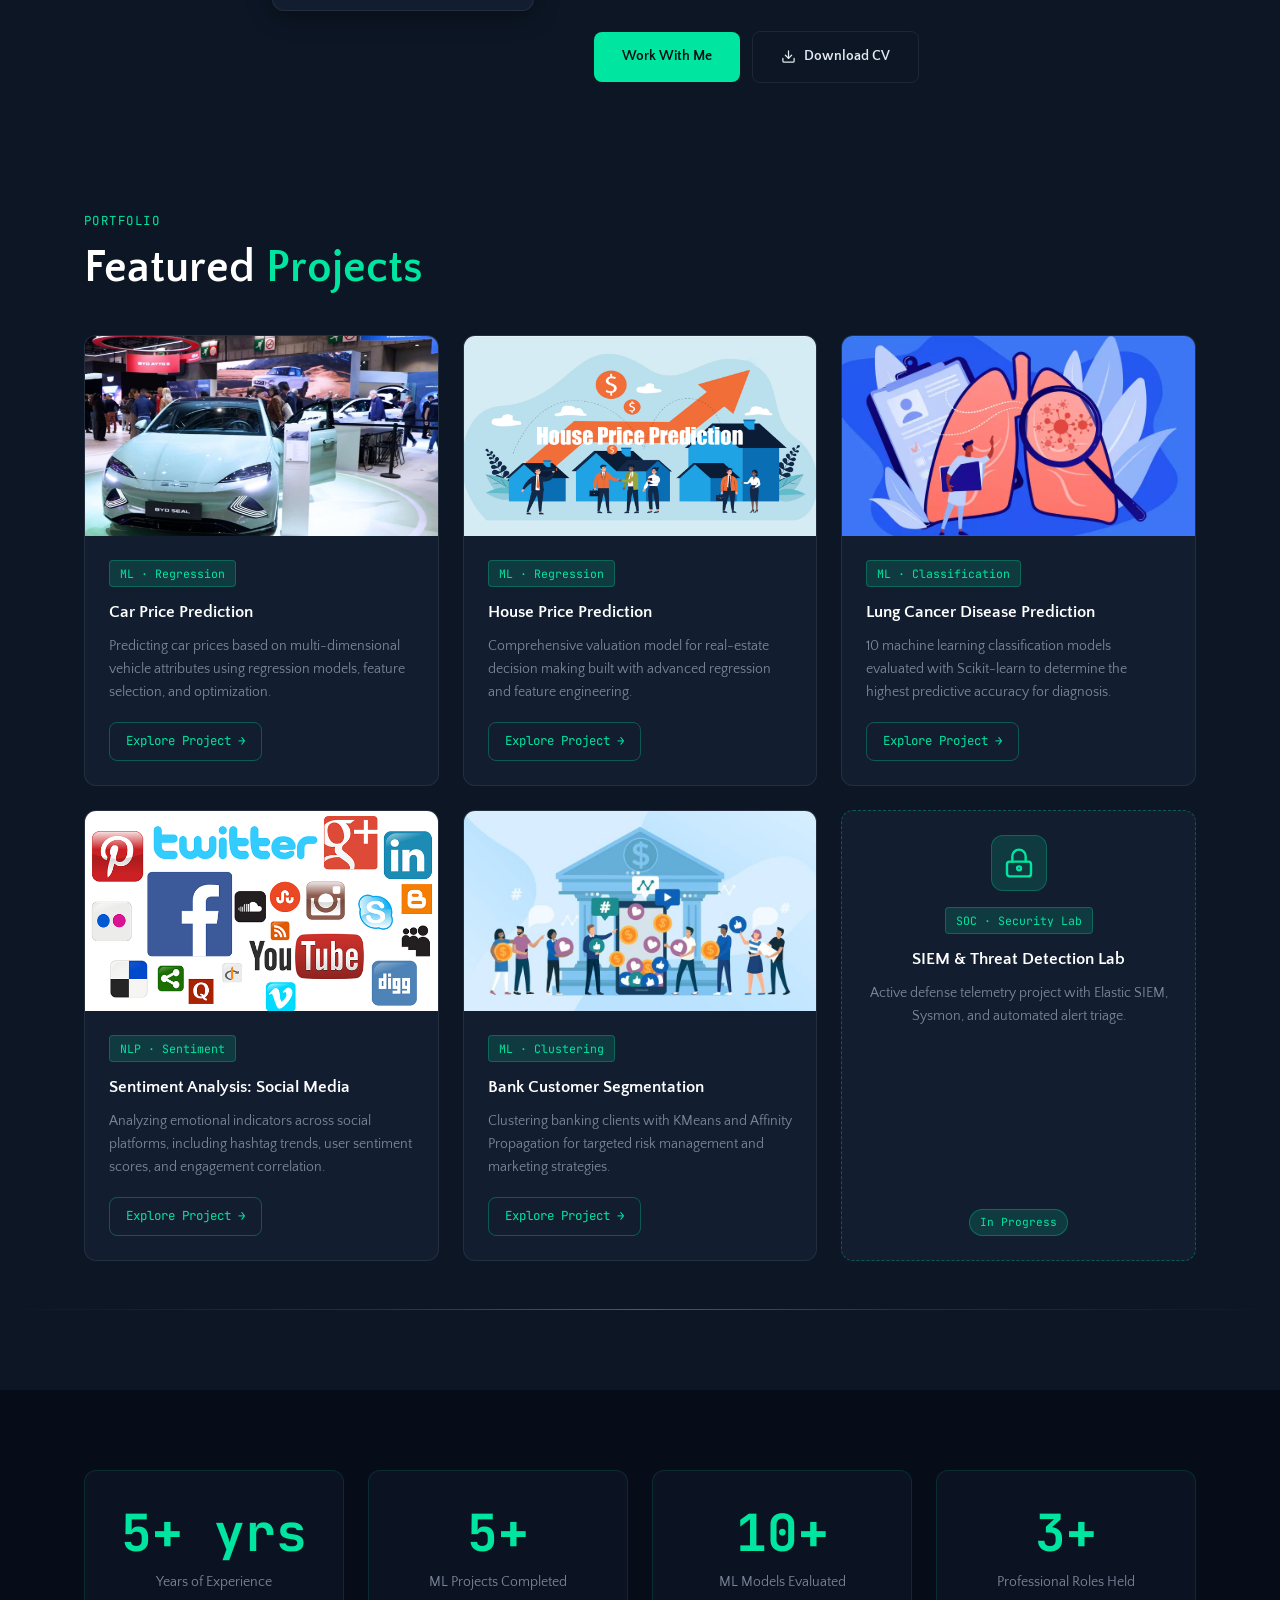
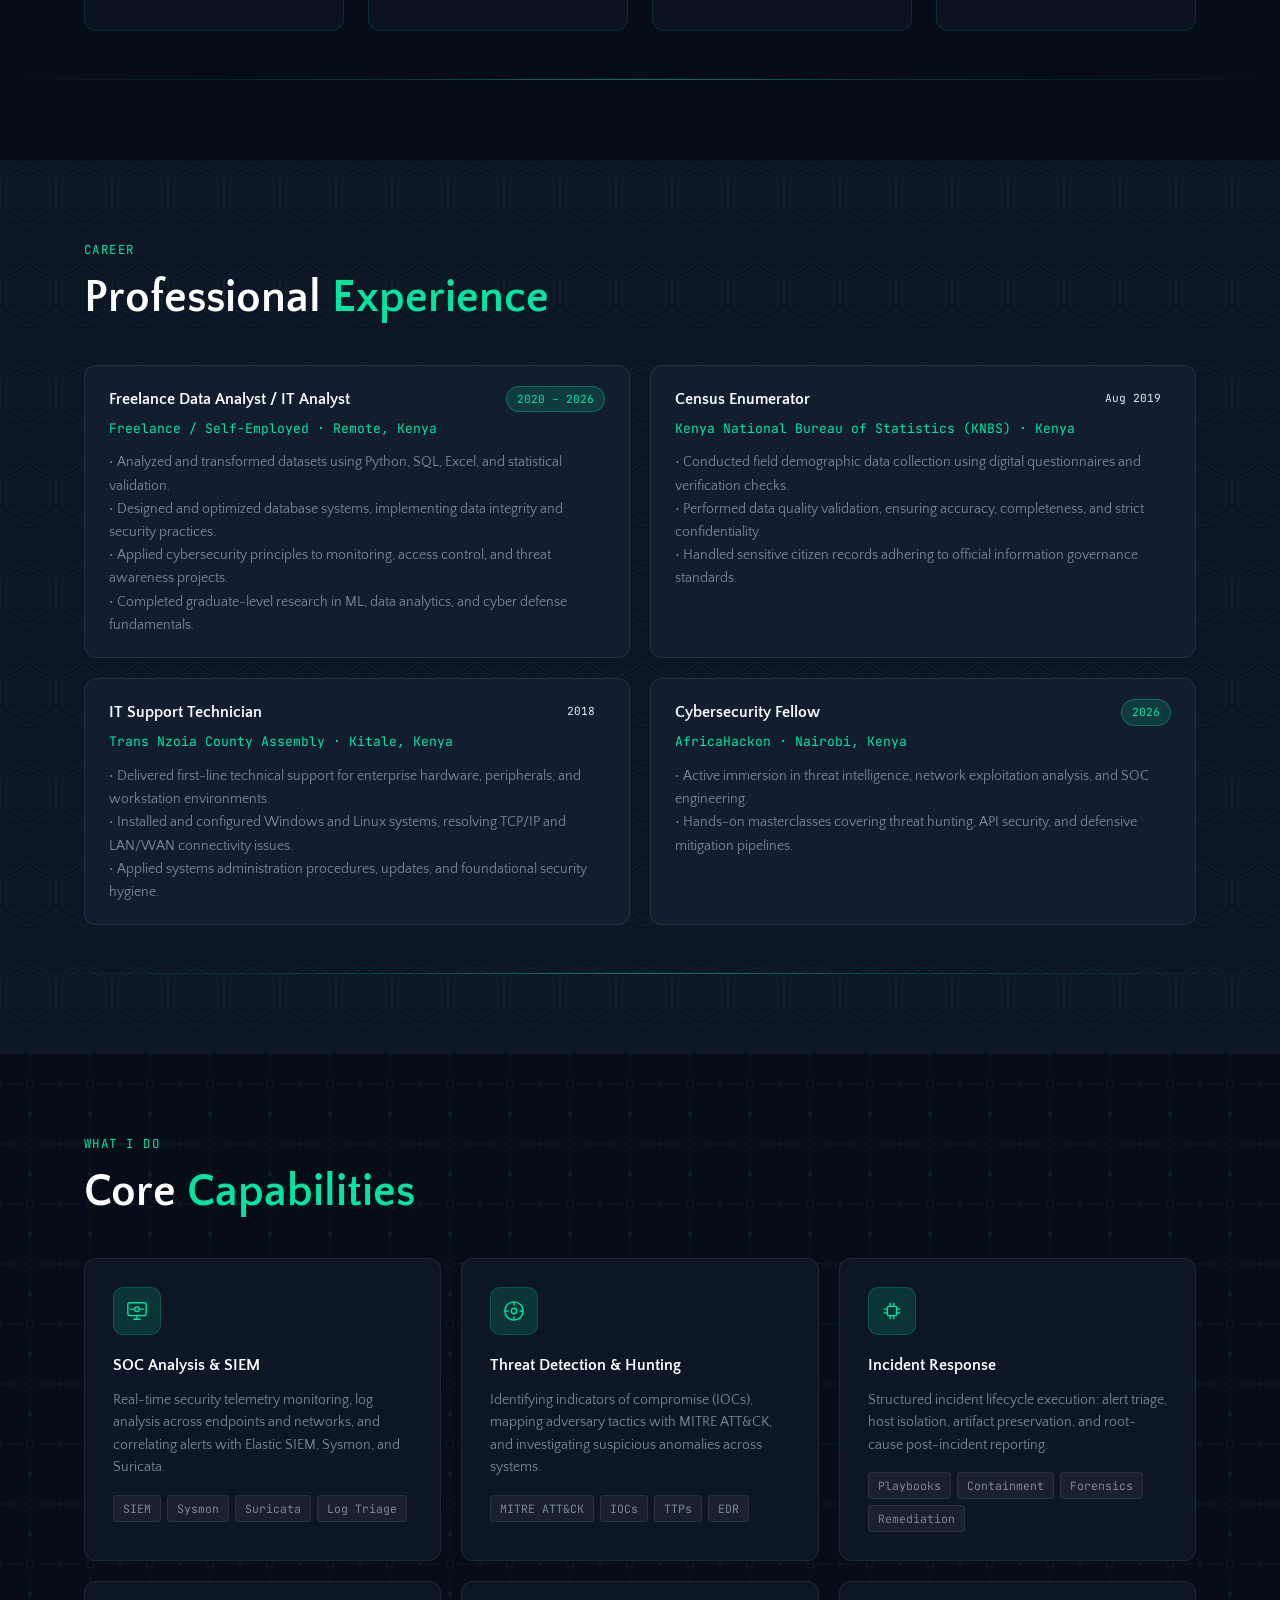
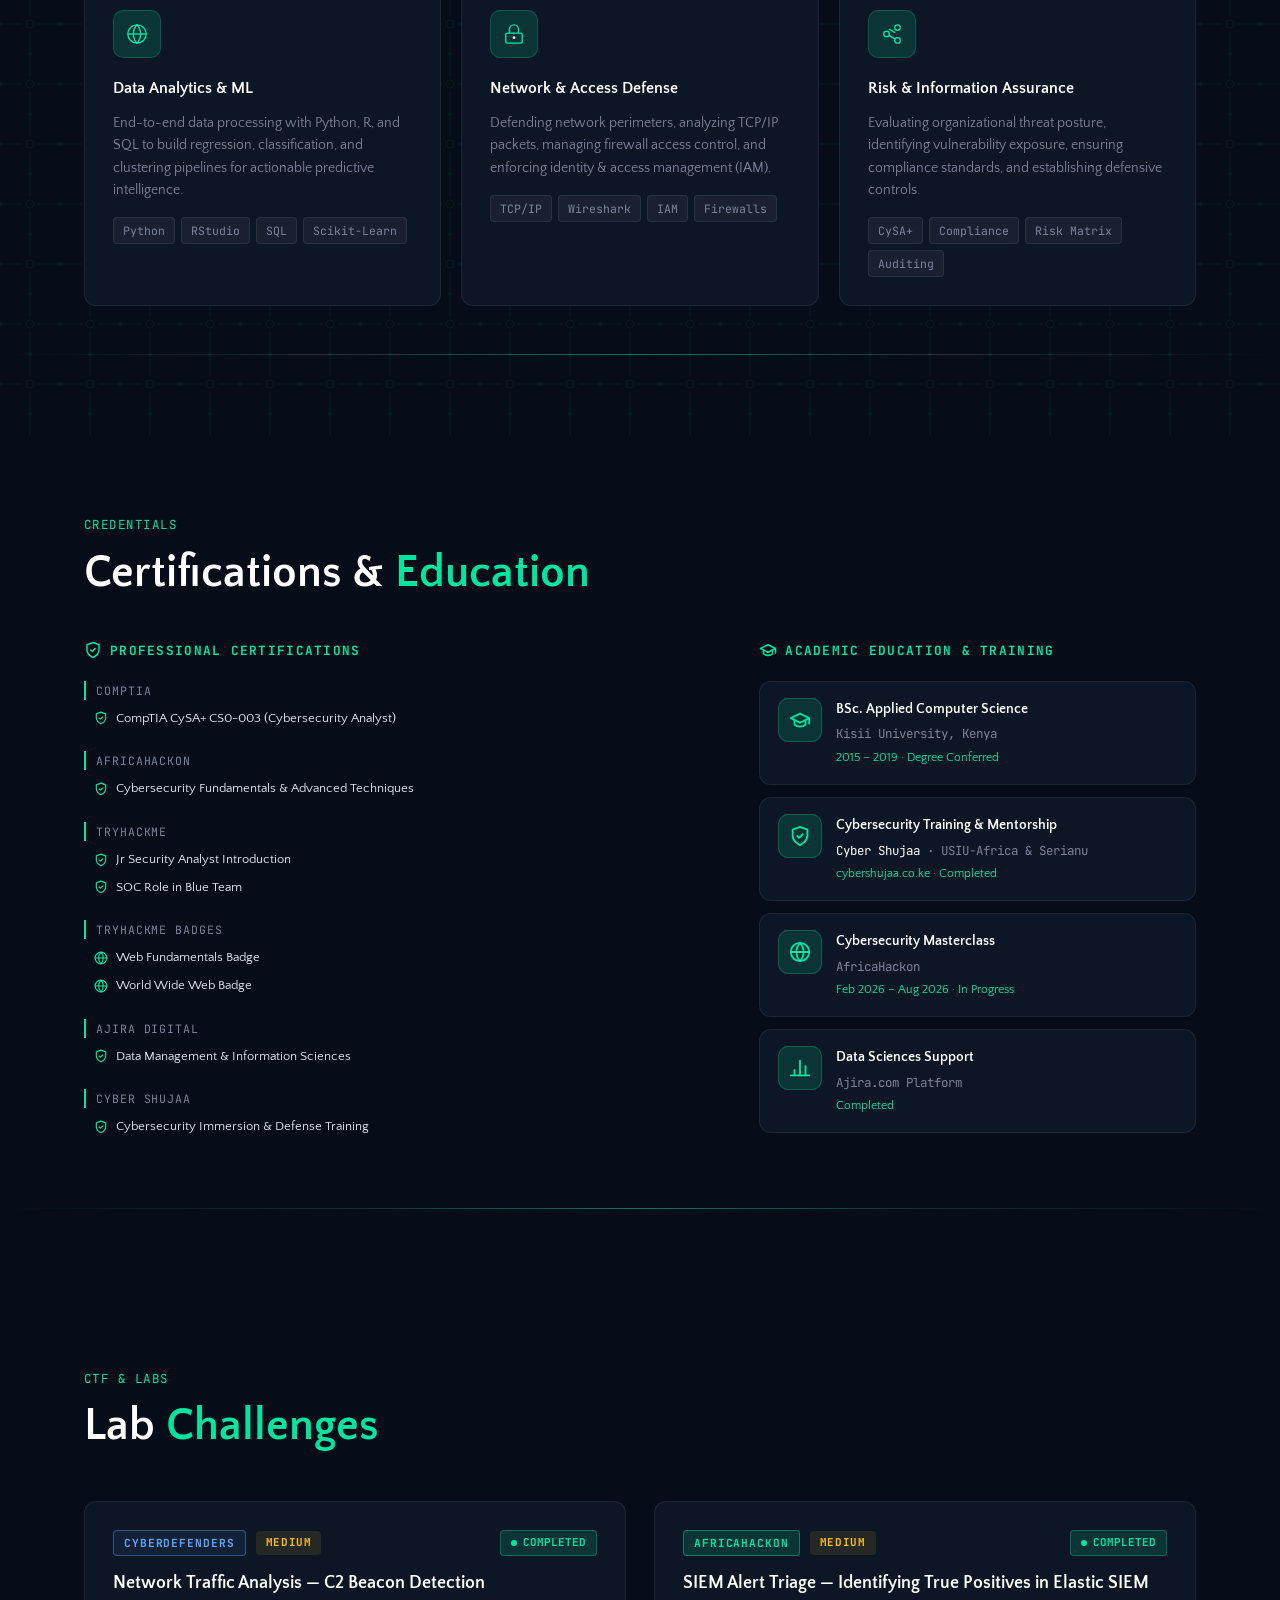
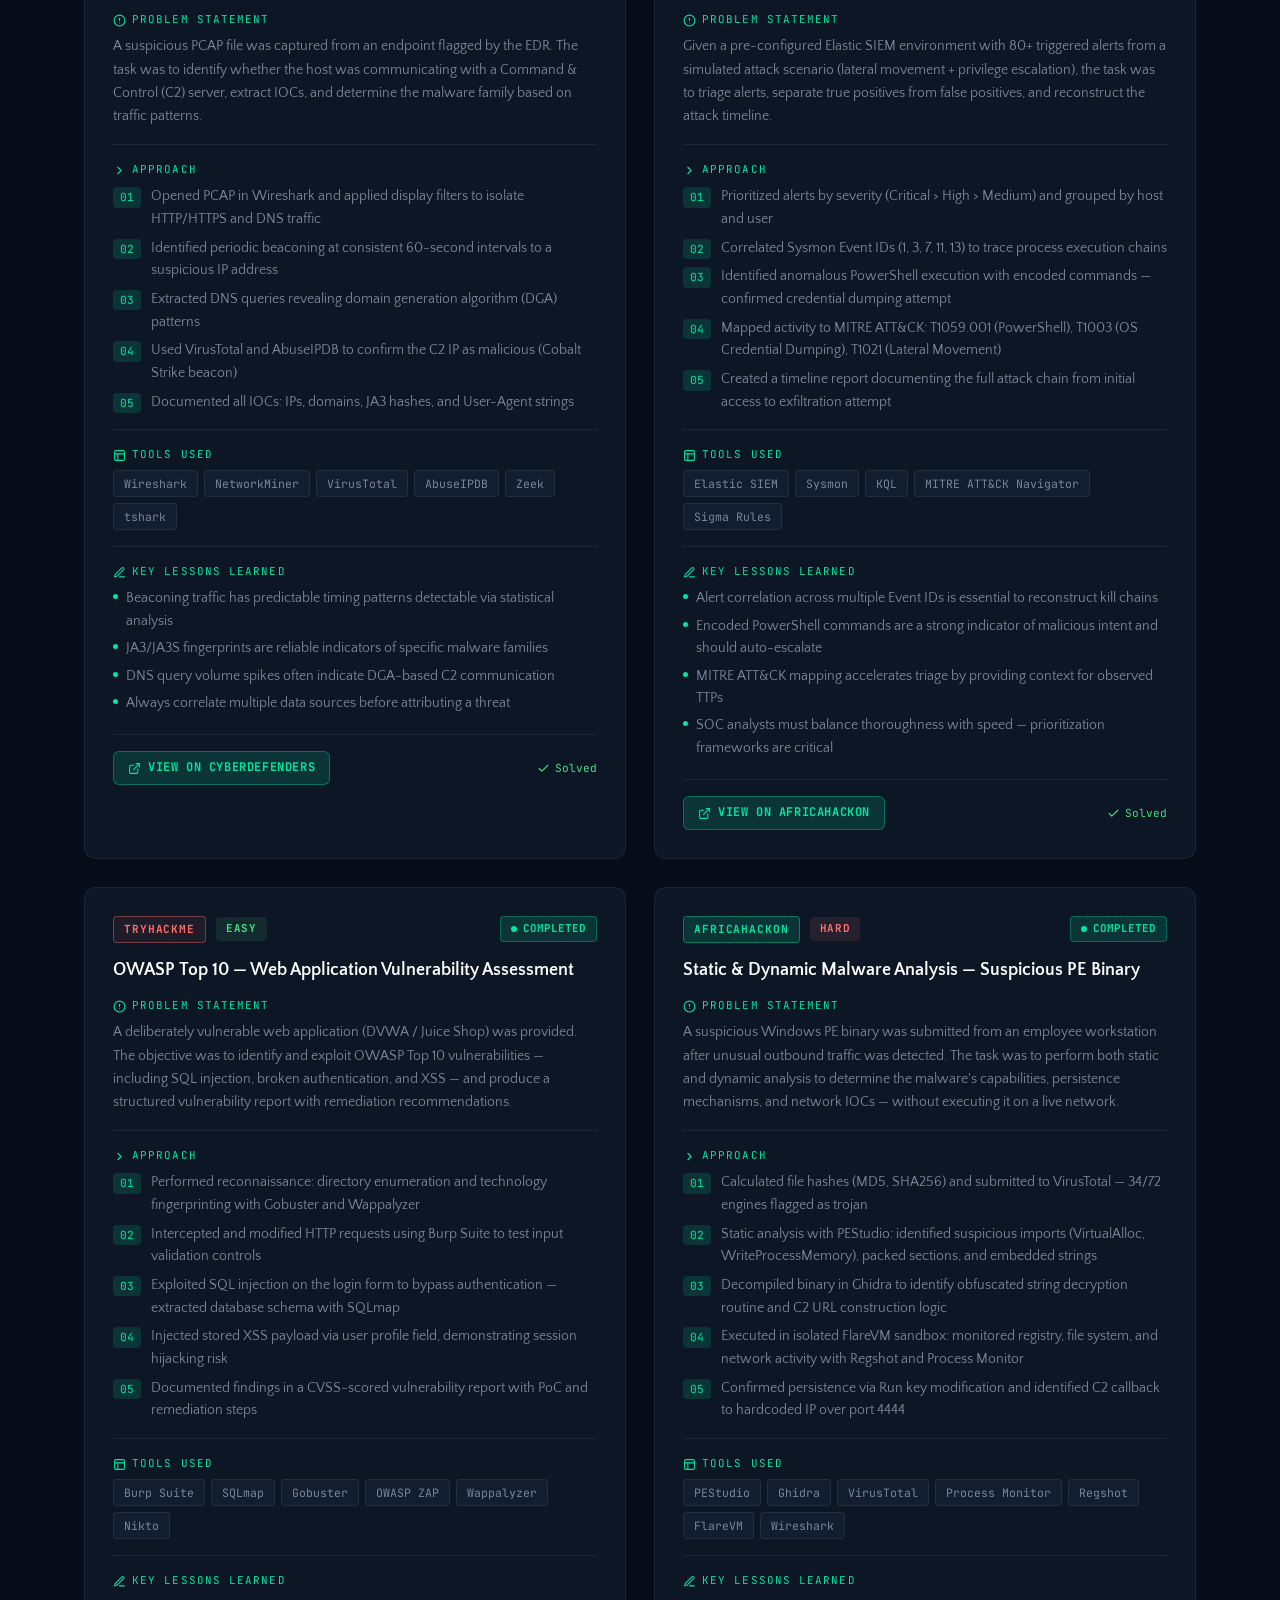
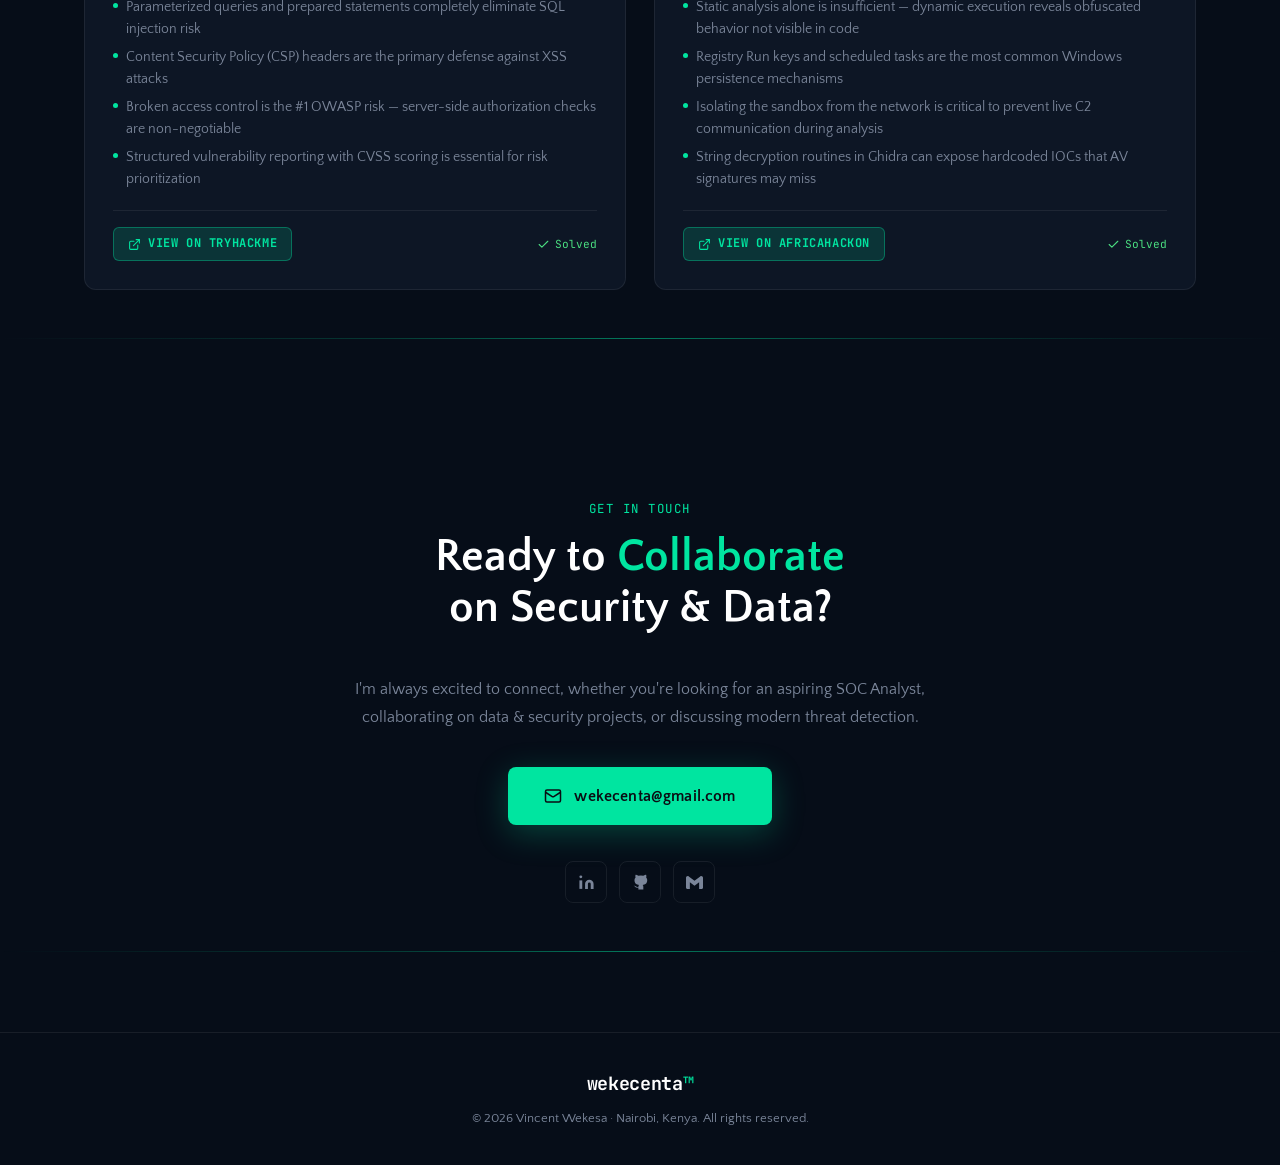
==== commit 06f89c7e: "Add Cyber Shujaa training and credentials with cybershujaa.co.ke links" ====
--- a/index.html
+++ b/index.html
@@ -567,6 +567,16 @@
               </span>
             </div>
           </div>
+
+          <div class="cert-group">
+            <span class="cert-issuer">Cyber Shujaa</span>
+            <div class="cert-list">
+              <a href="https://cybershujaa.co.ke" target="_blank" rel="noopener" class="cert-badge" style="text-decoration:none; color:inherit;">
+                <svg width="14" height="14" viewBox="0 0 24 24" fill="none" stroke="currentColor" stroke-width="2" stroke-linecap="round" stroke-linejoin="round"><path d="M12 22s8-4 8-10V5l-8-3-8 3v7c0 6 8 10 8 10z"/><polyline points="9 12 11 14 15 10"/></svg>
+                Cybersecurity Immersion &amp; Defense Training
+              </a>
+            </div>
+          </div>
         </div>
 
         <div>
@@ -575,7 +585,7 @@
               <path d="M22 10v6M2 10l10-5 10 5-10 5z"/>
               <path d="M6 12v5c3 3 9 3 12 0v-5"/>
             </svg>
-            Academic Education
+            Academic Education &amp; Training
           </h3>
 
           <div class="edu-card">
@@ -589,6 +599,20 @@
               <strong>BSc. Applied Computer Science</strong>
               <span>Kisii University, Kenya</span>
               <em>2015 – 2019 · Degree Conferred</em>
+            </div>
+          </div>
+
+          <div class="edu-card">
+            <div class="edu-card__icon">
+              <svg width="22" height="22" viewBox="0 0 24 24" fill="none" stroke="currentColor" stroke-width="2" stroke-linecap="round" stroke-linejoin="round">
+                <path d="M12 22s8-4 8-10V5l-8-3-8 3v7c0 6 8 10 8 10z"/>
+                <path d="m9 12 2 2 4-4"/>
+              </svg>
+            </div>
+            <div>
+              <strong>Cybersecurity Training &amp; Mentorship</strong>
+              <span><a href="https://cybershujaa.co.ke" target="_blank" rel="noopener" style="color:var(--white); text-decoration:none;">Cyber Shujaa</a> · USIU-Africa &amp; Serianu</span>
+              <em><a href="https://cybershujaa.co.ke" target="_blank" rel="noopener" style="color:var(--accent); text-decoration:none;">cybershujaa.co.ke</a> · Completed</em>
             </div>
           </div>
 
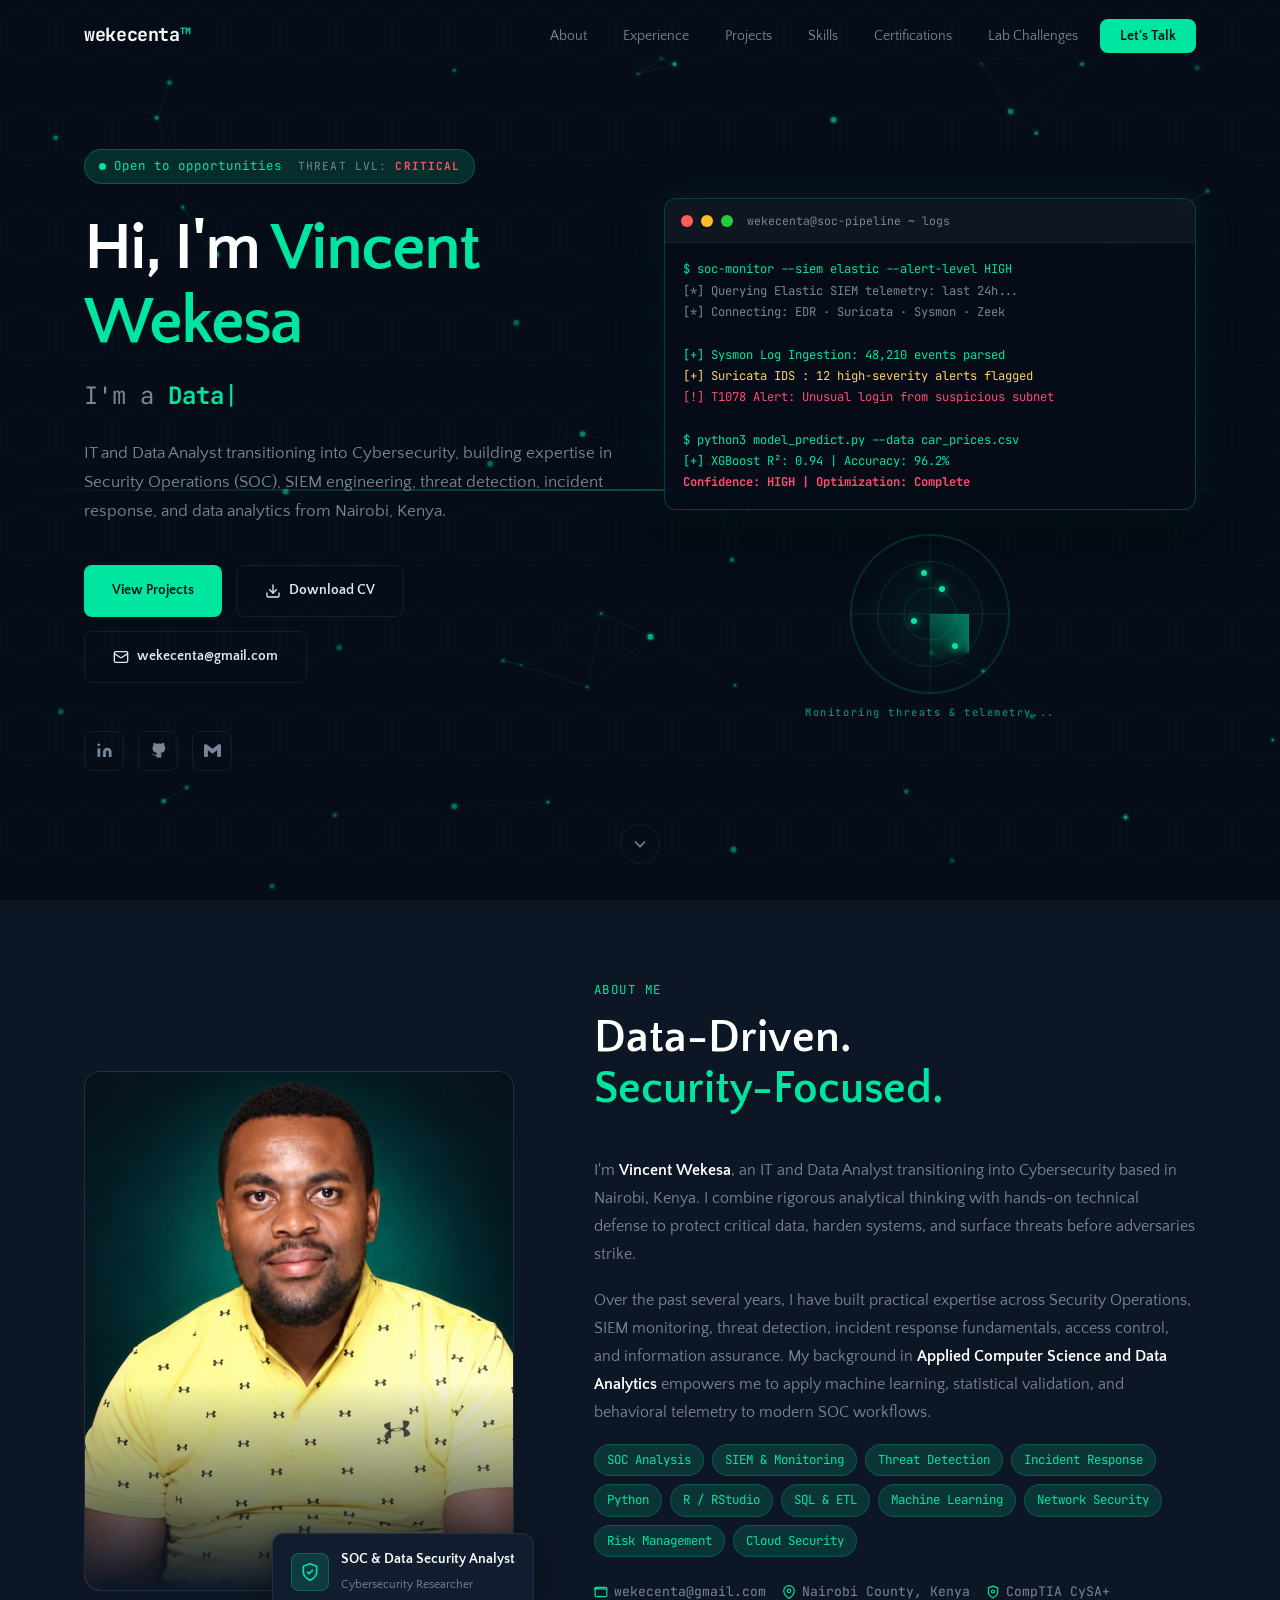
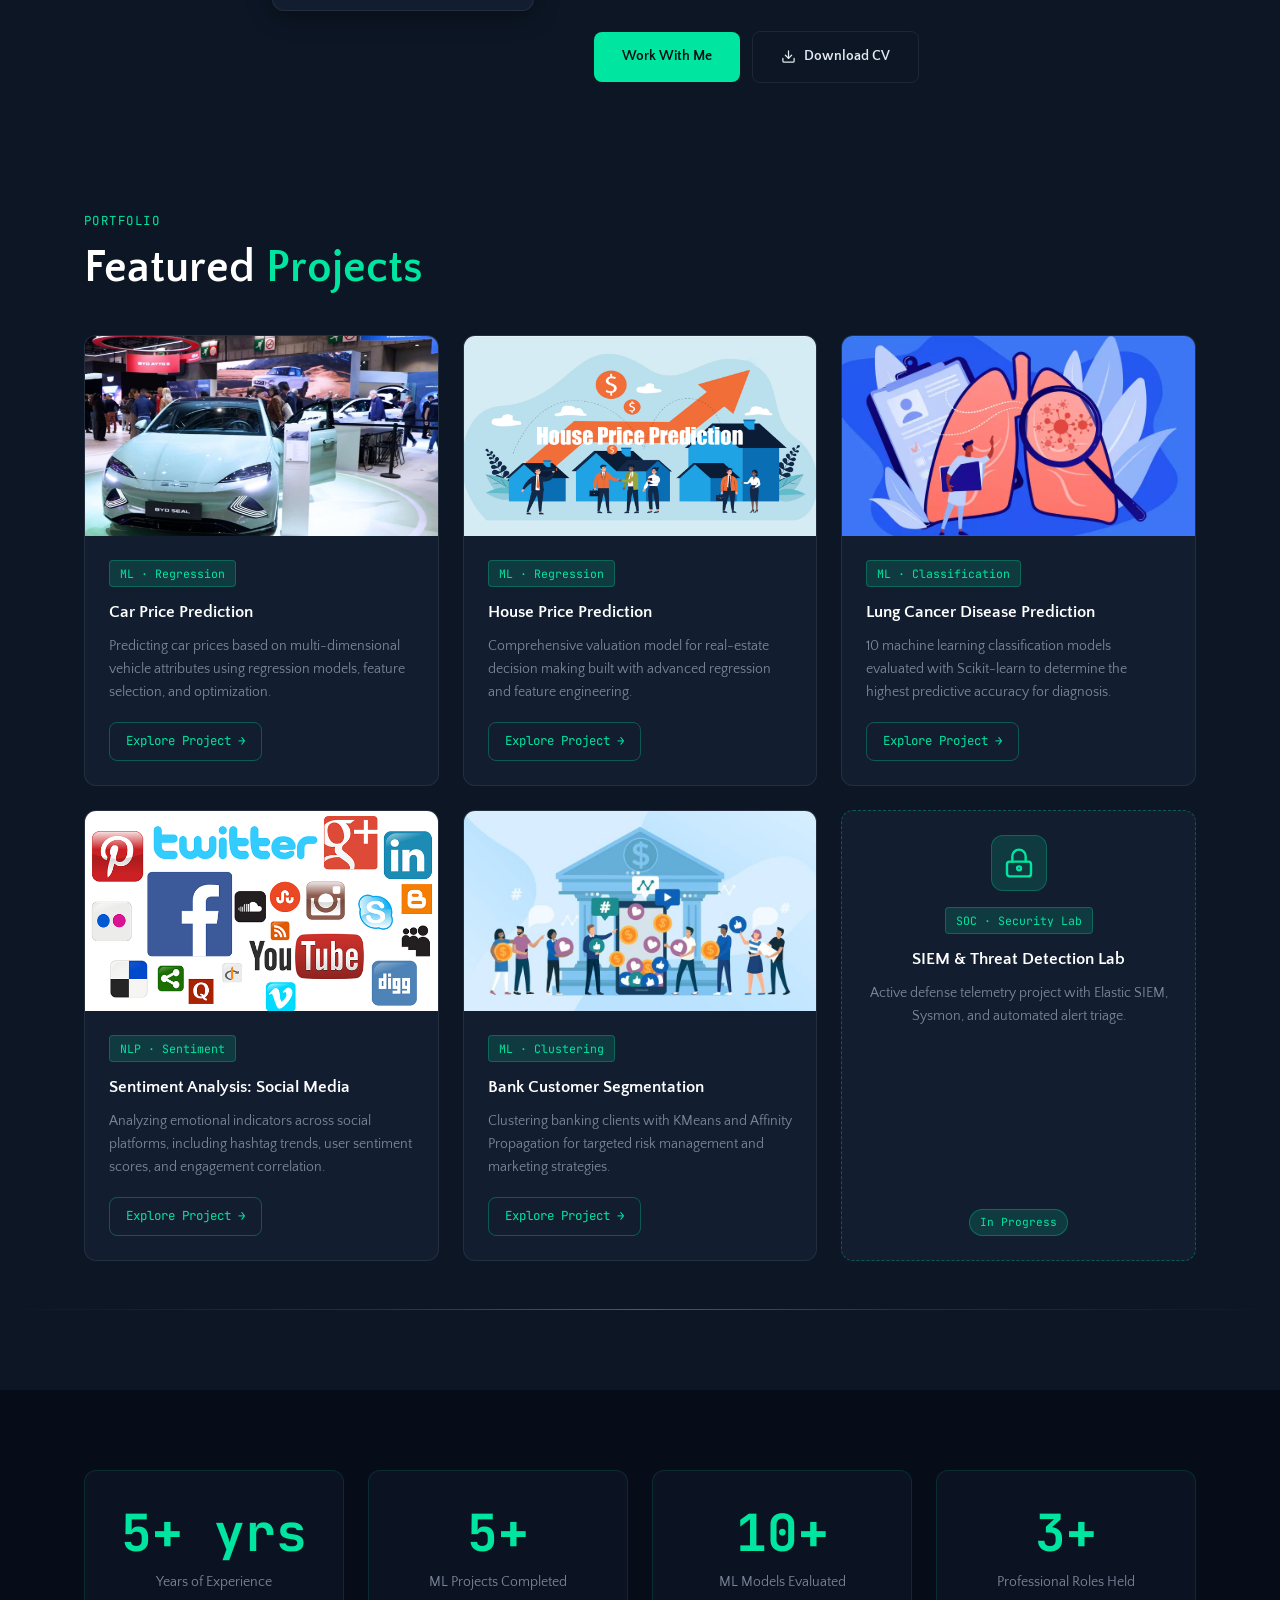
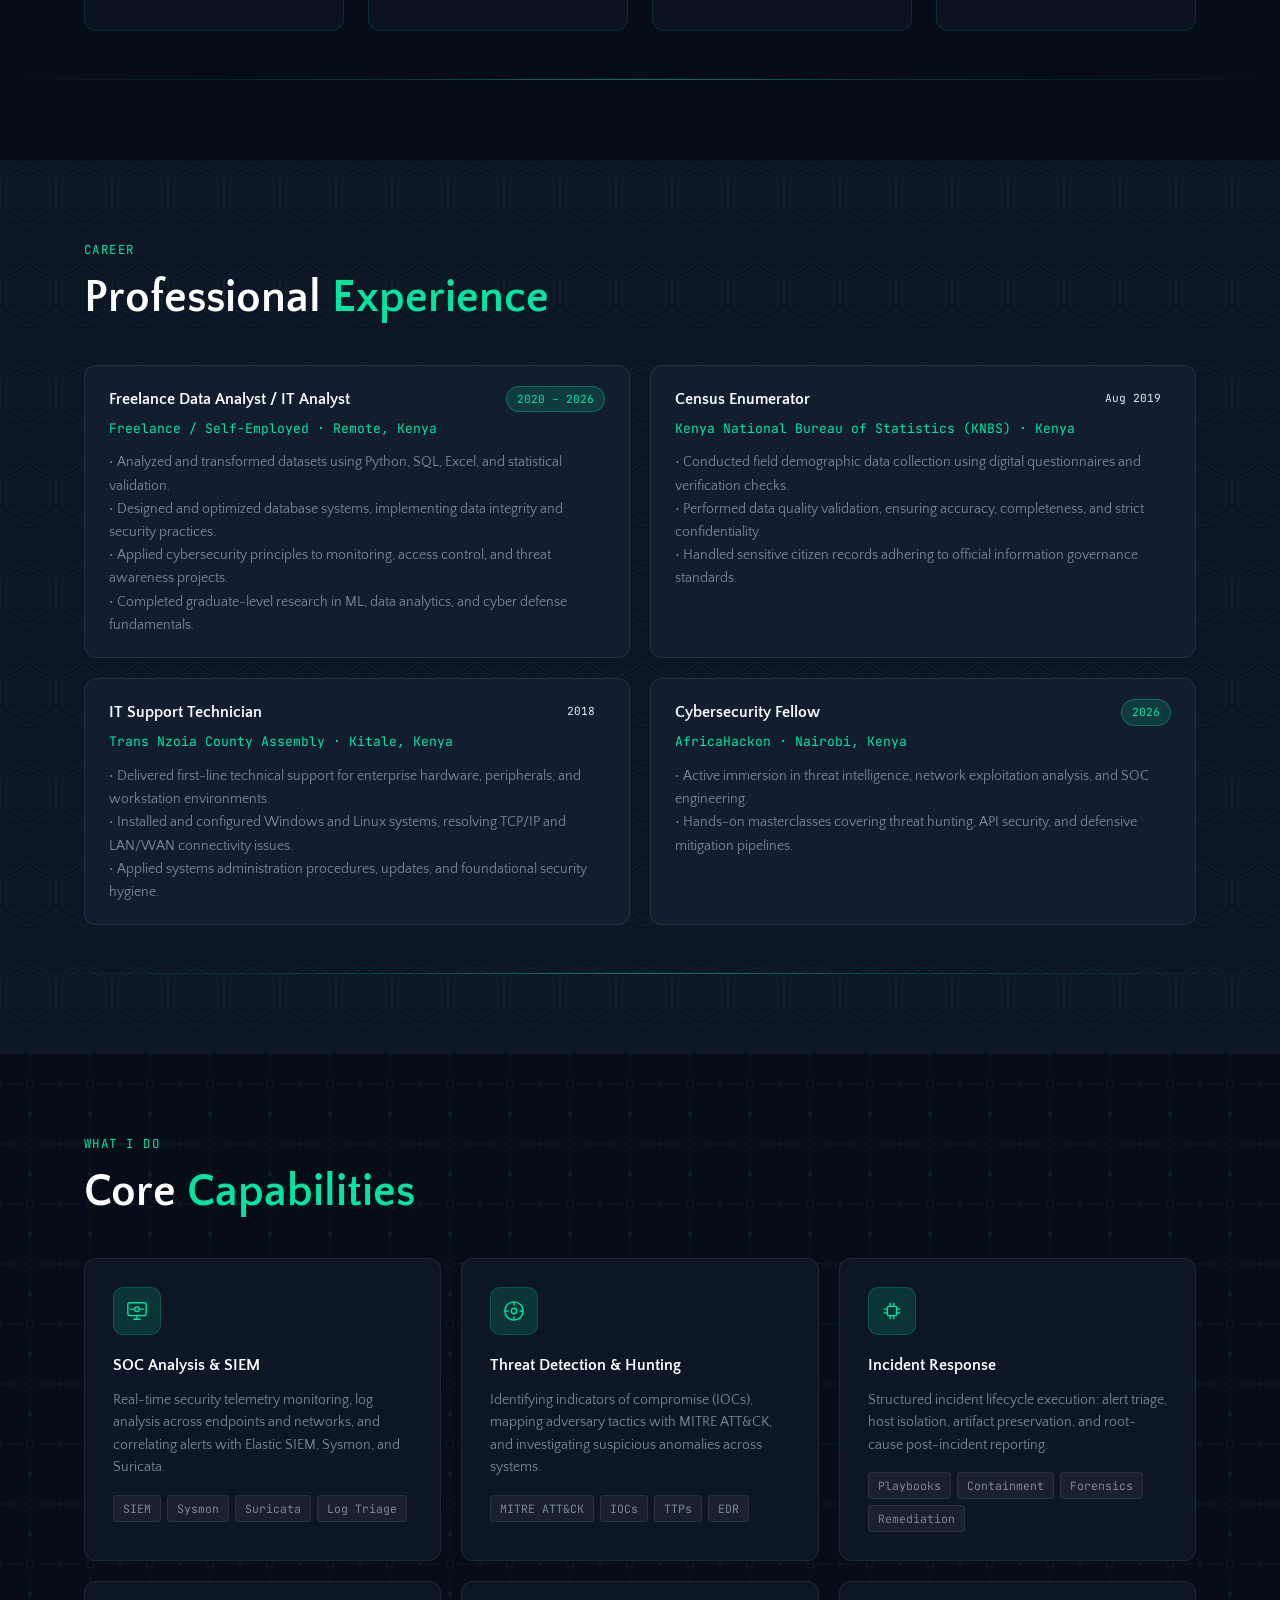
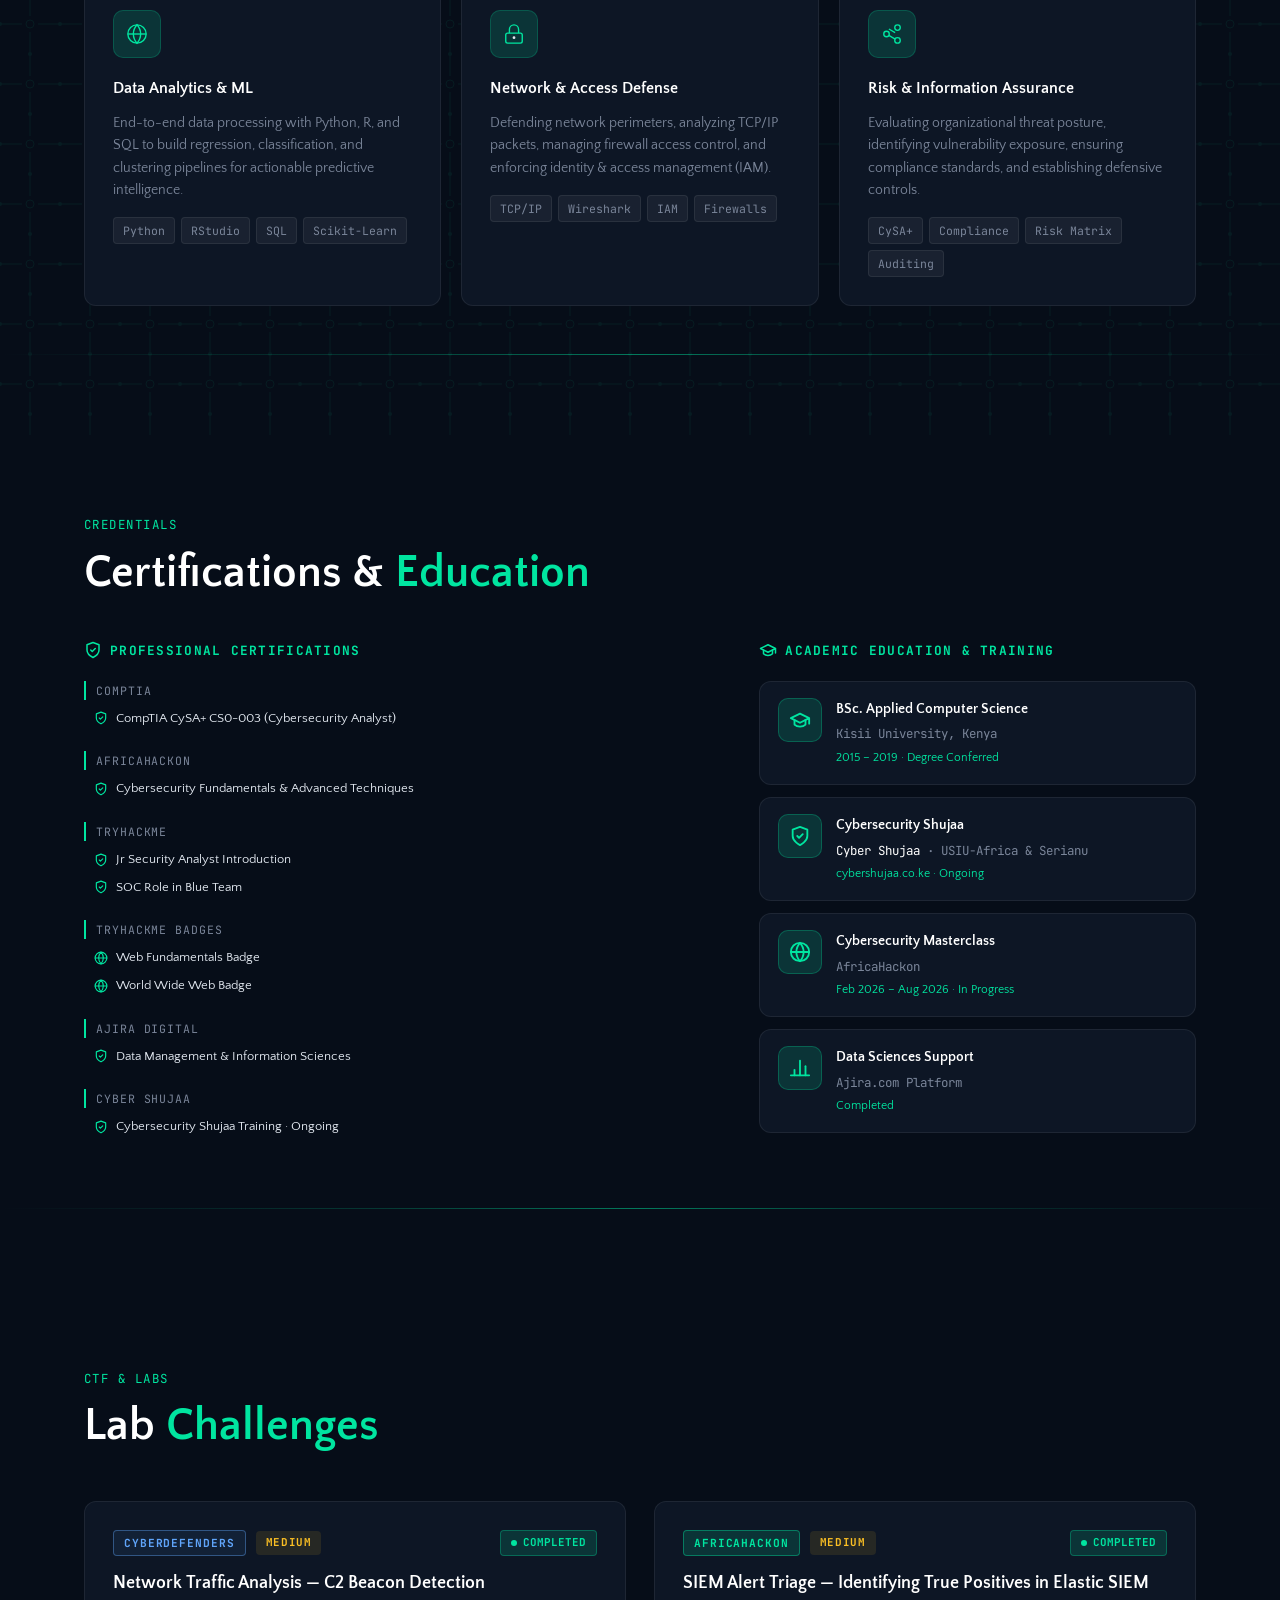
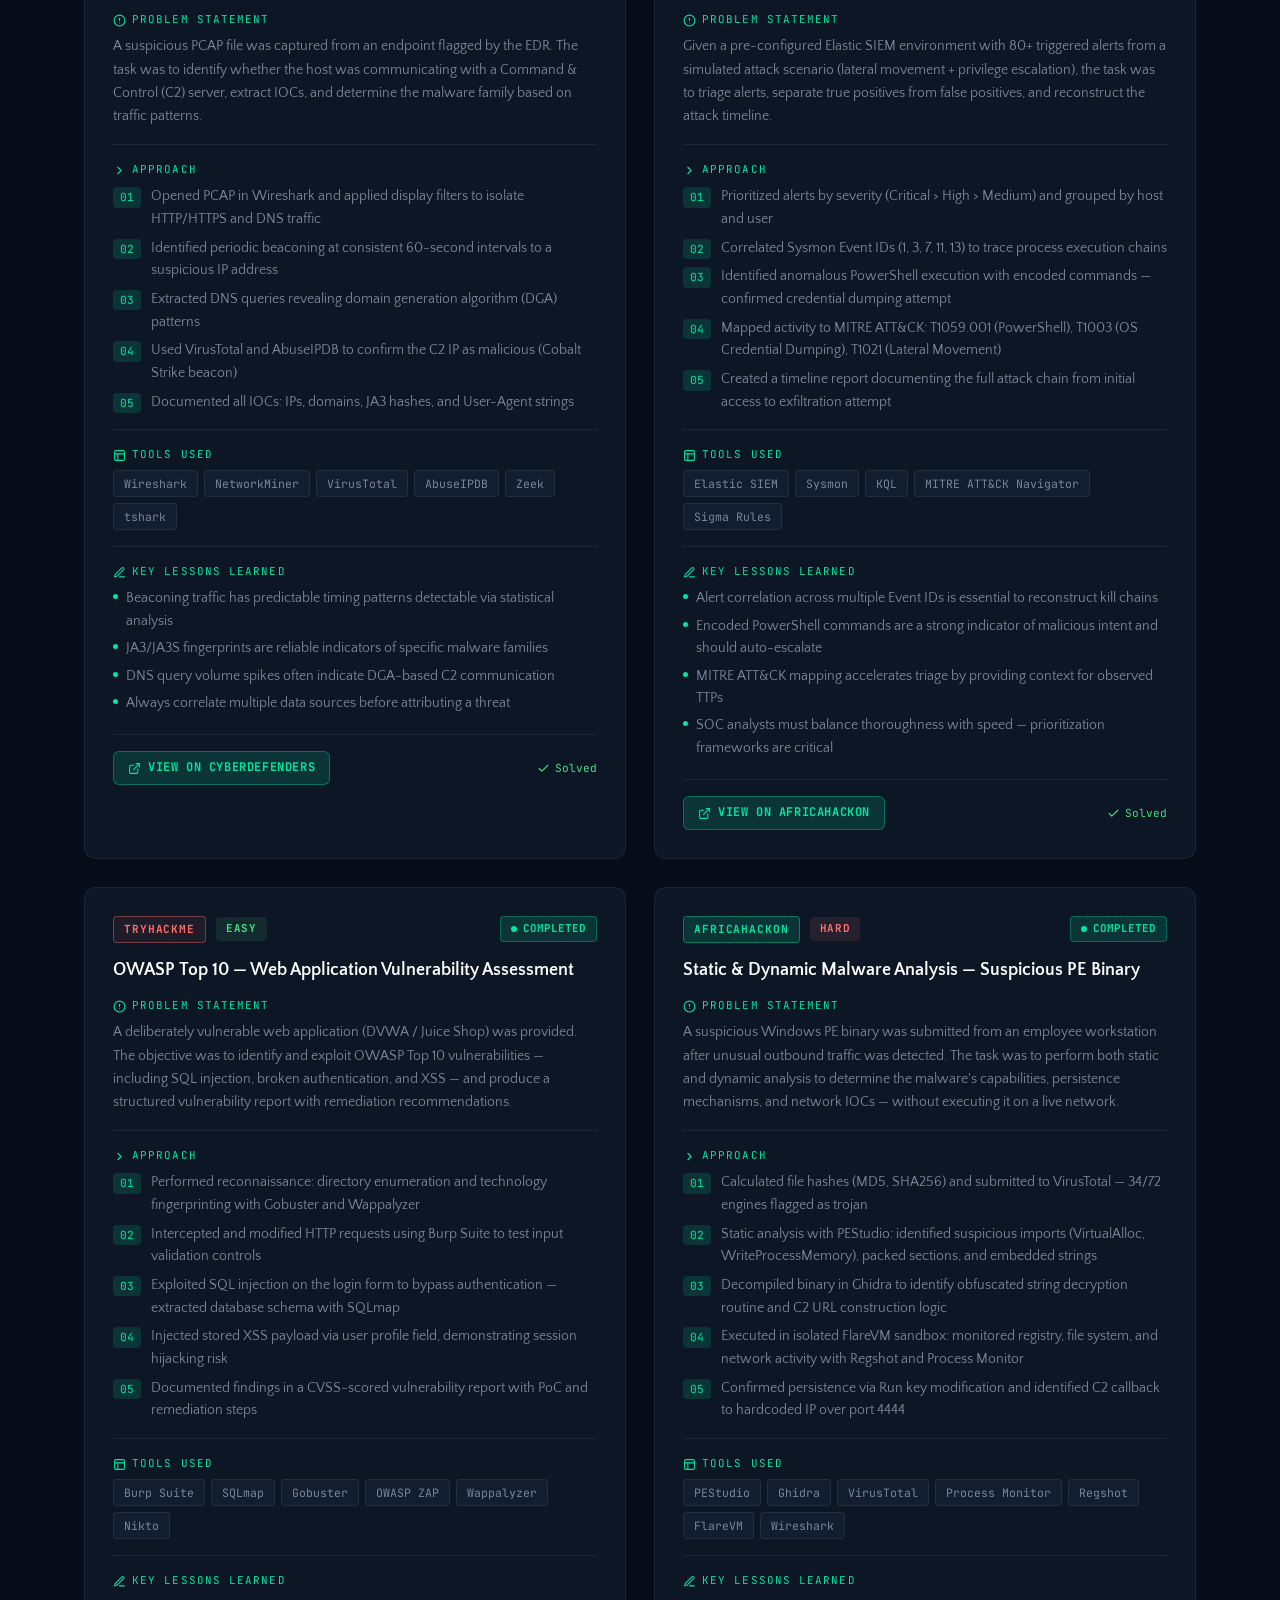
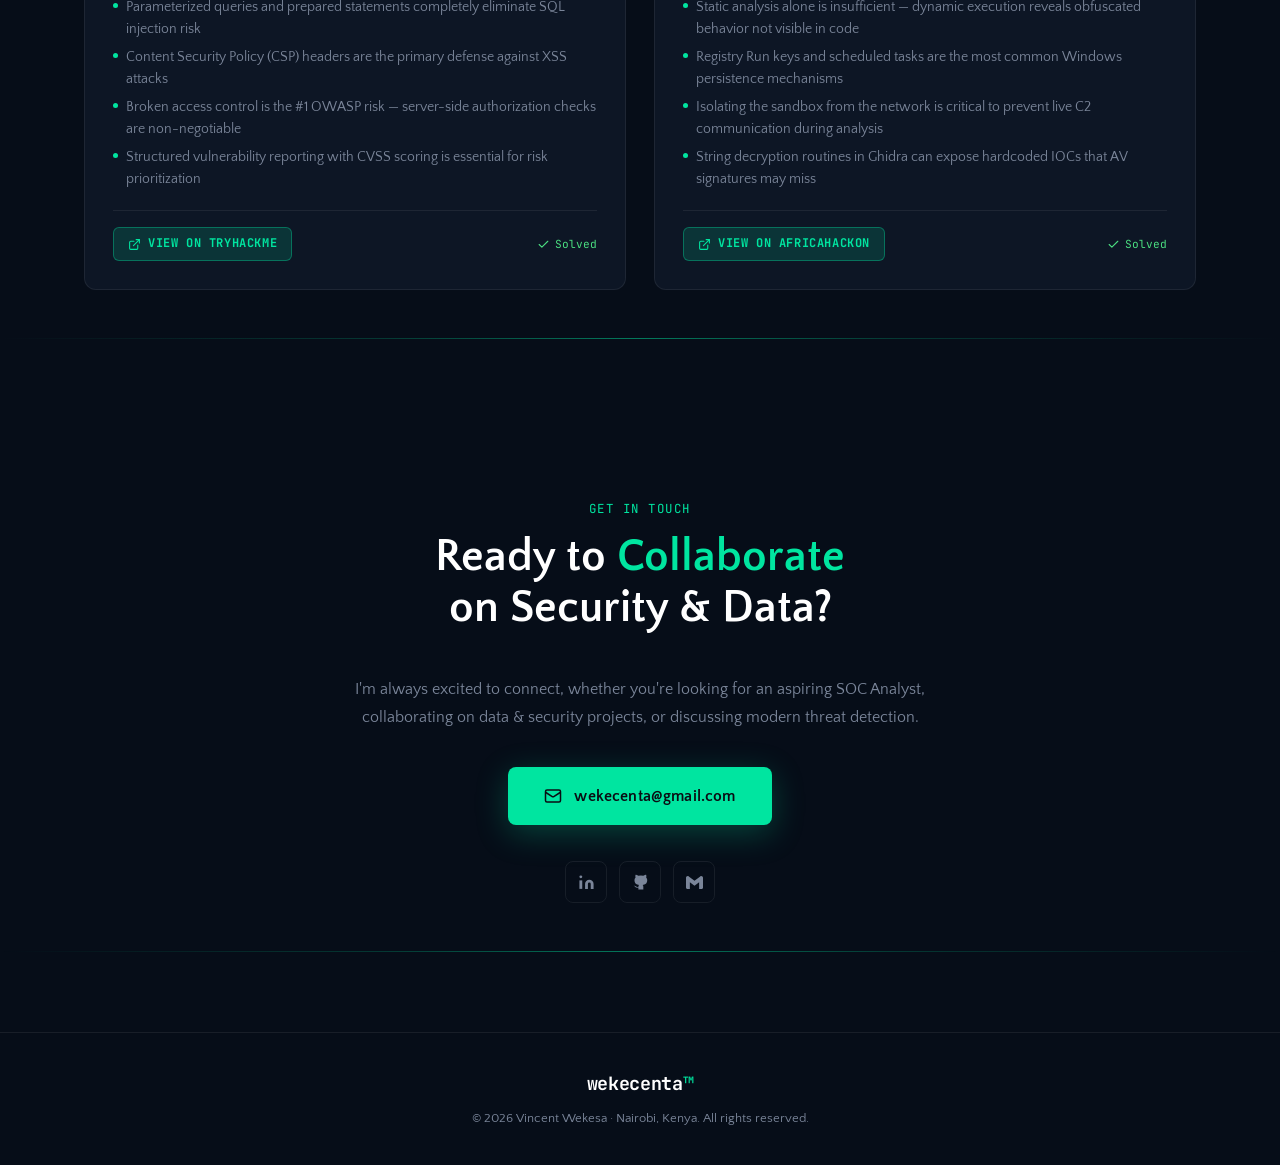
==== commit c8a28e27: "Update Cyber Shujaa to Cybersecurity Shujaa - Ongoing" ====
--- a/index.html
+++ b/index.html
@@ -573,7 +573,7 @@
             <div class="cert-list">
               <a href="https://cybershujaa.co.ke" target="_blank" rel="noopener" class="cert-badge" style="text-decoration:none; color:inherit;">
                 <svg width="14" height="14" viewBox="0 0 24 24" fill="none" stroke="currentColor" stroke-width="2" stroke-linecap="round" stroke-linejoin="round"><path d="M12 22s8-4 8-10V5l-8-3-8 3v7c0 6 8 10 8 10z"/><polyline points="9 12 11 14 15 10"/></svg>
-                Cybersecurity Immersion &amp; Defense Training
+                Cybersecurity Shujaa Training · Ongoing
               </a>
             </div>
           </div>
@@ -610,9 +610,9 @@
               </svg>
             </div>
             <div>
-              <strong>Cybersecurity Training &amp; Mentorship</strong>
+              <strong>Cybersecurity Shujaa</strong>
               <span><a href="https://cybershujaa.co.ke" target="_blank" rel="noopener" style="color:var(--white); text-decoration:none;">Cyber Shujaa</a> · USIU-Africa &amp; Serianu</span>
-              <em><a href="https://cybershujaa.co.ke" target="_blank" rel="noopener" style="color:var(--accent); text-decoration:none;">cybershujaa.co.ke</a> · Completed</em>
+              <em><a href="https://cybershujaa.co.ke" target="_blank" rel="noopener" style="color:var(--accent); text-decoration:none;">cybershujaa.co.ke</a> · Ongoing</em>
             </div>
           </div>
 
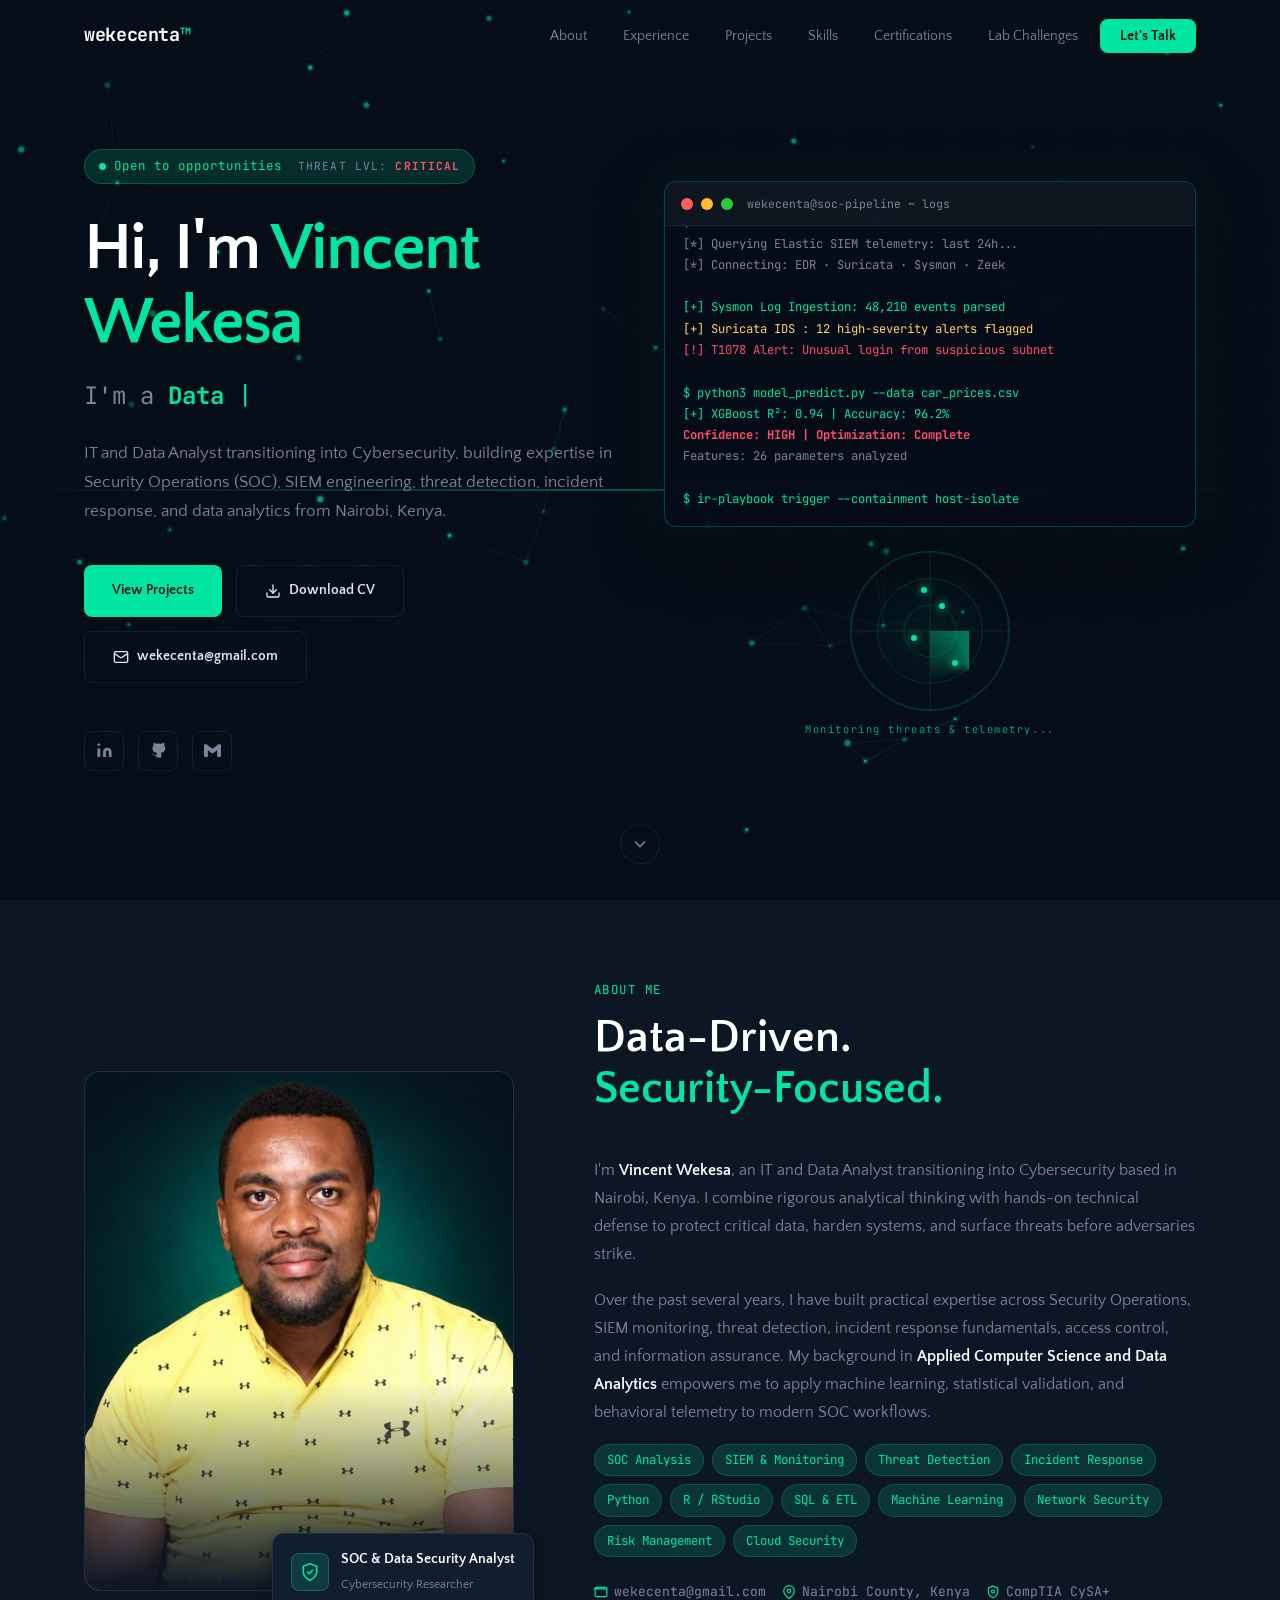
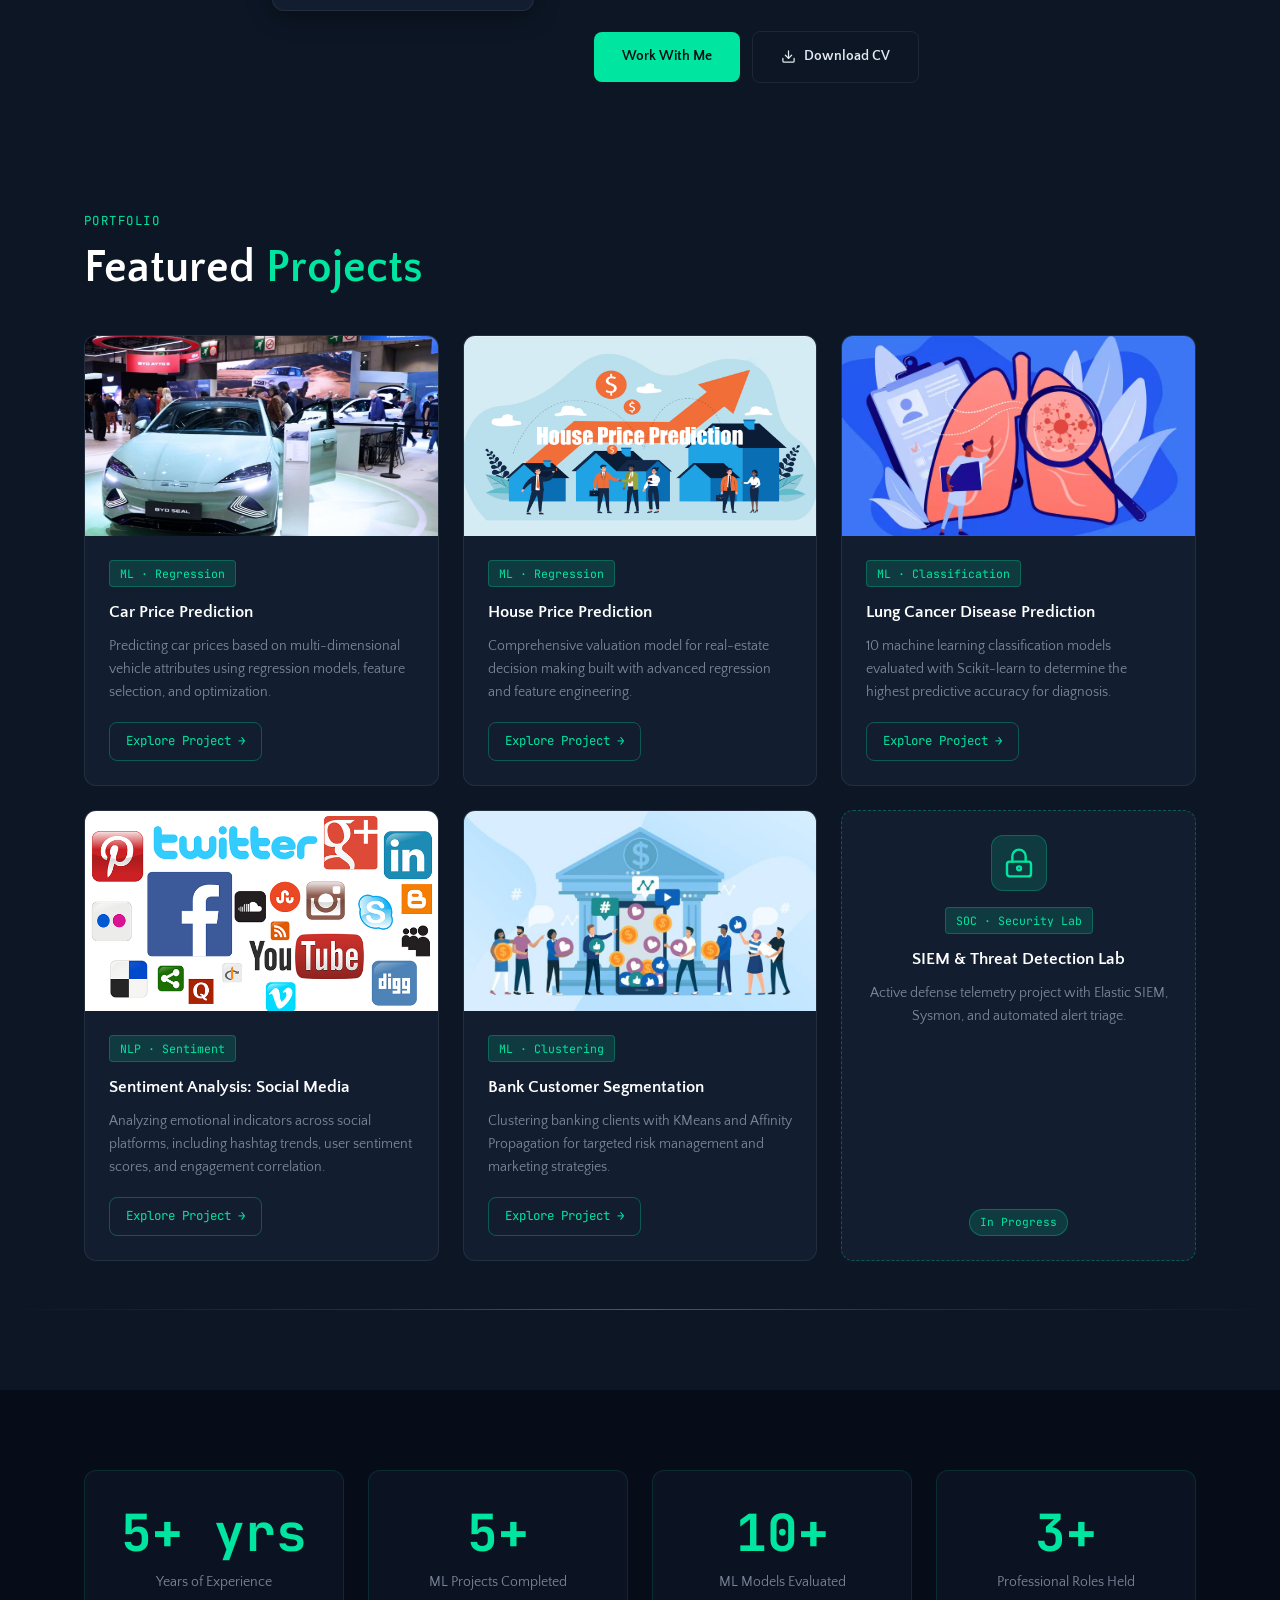
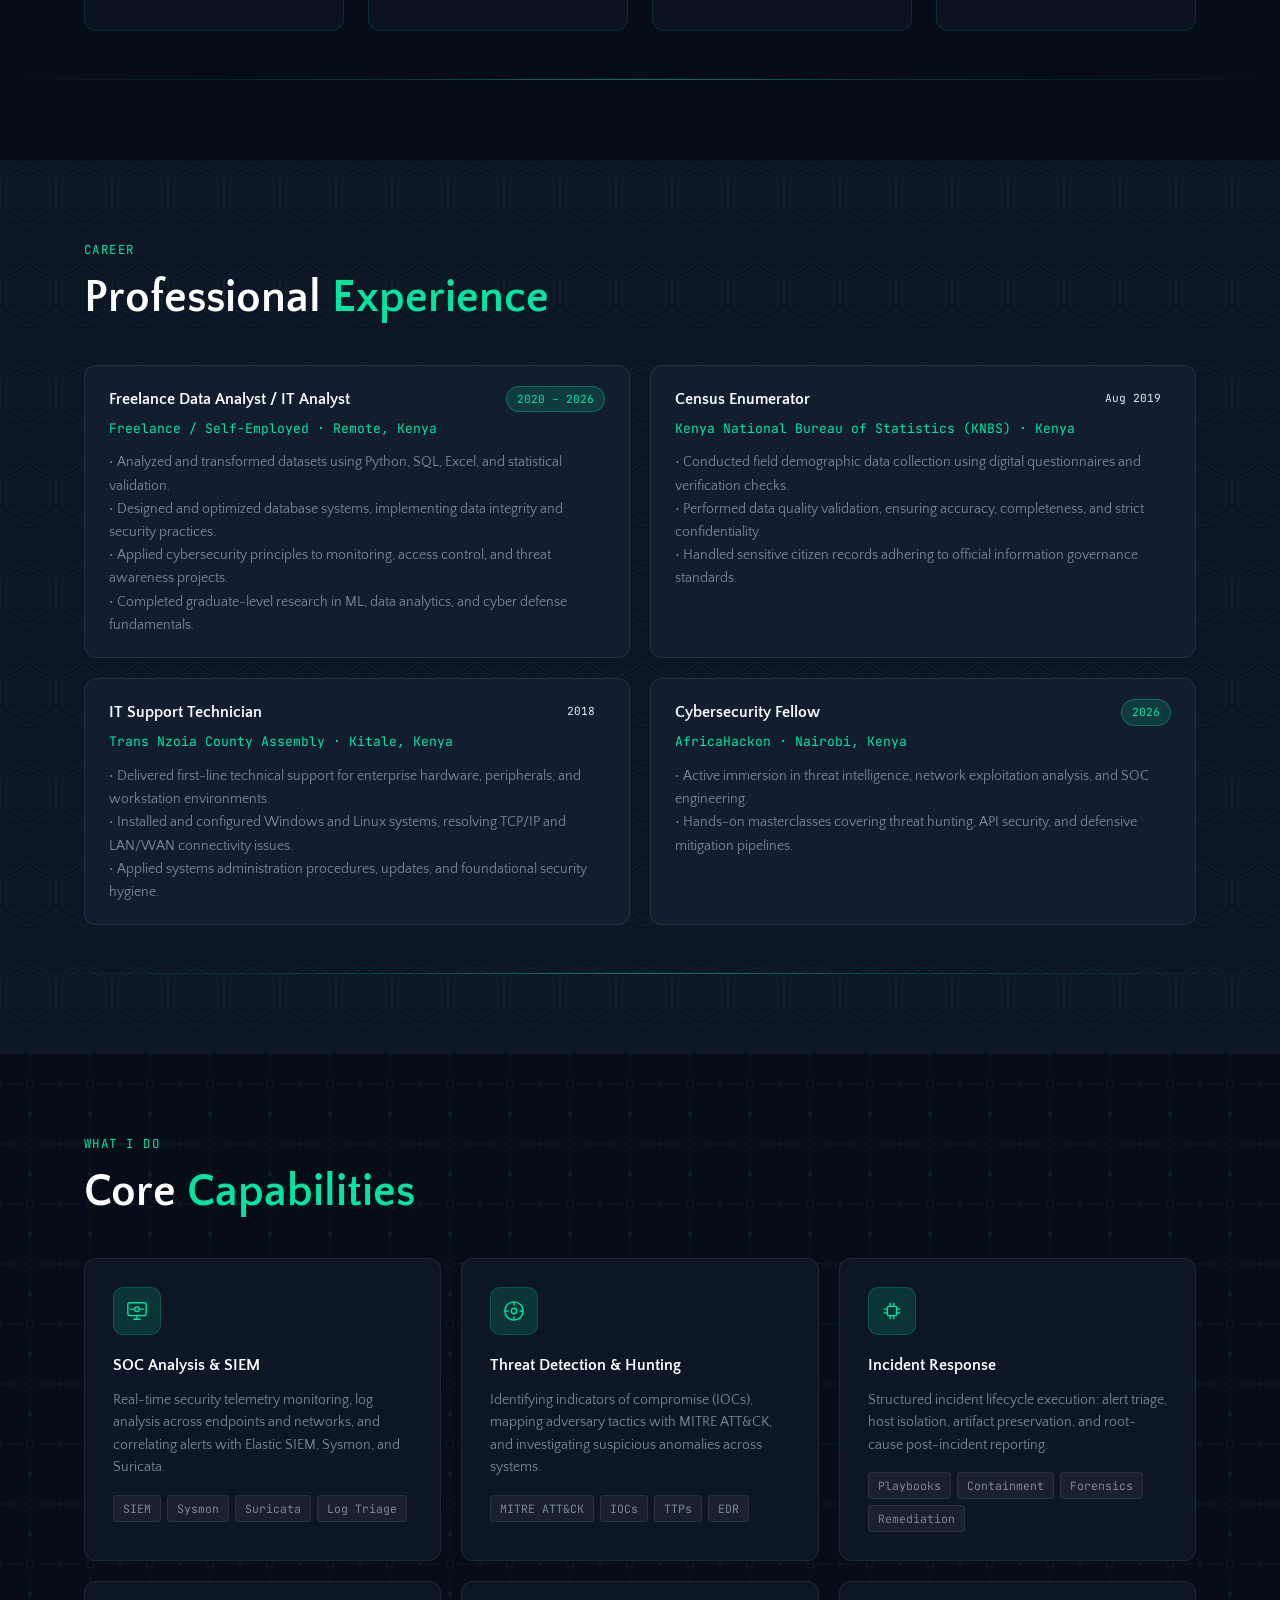
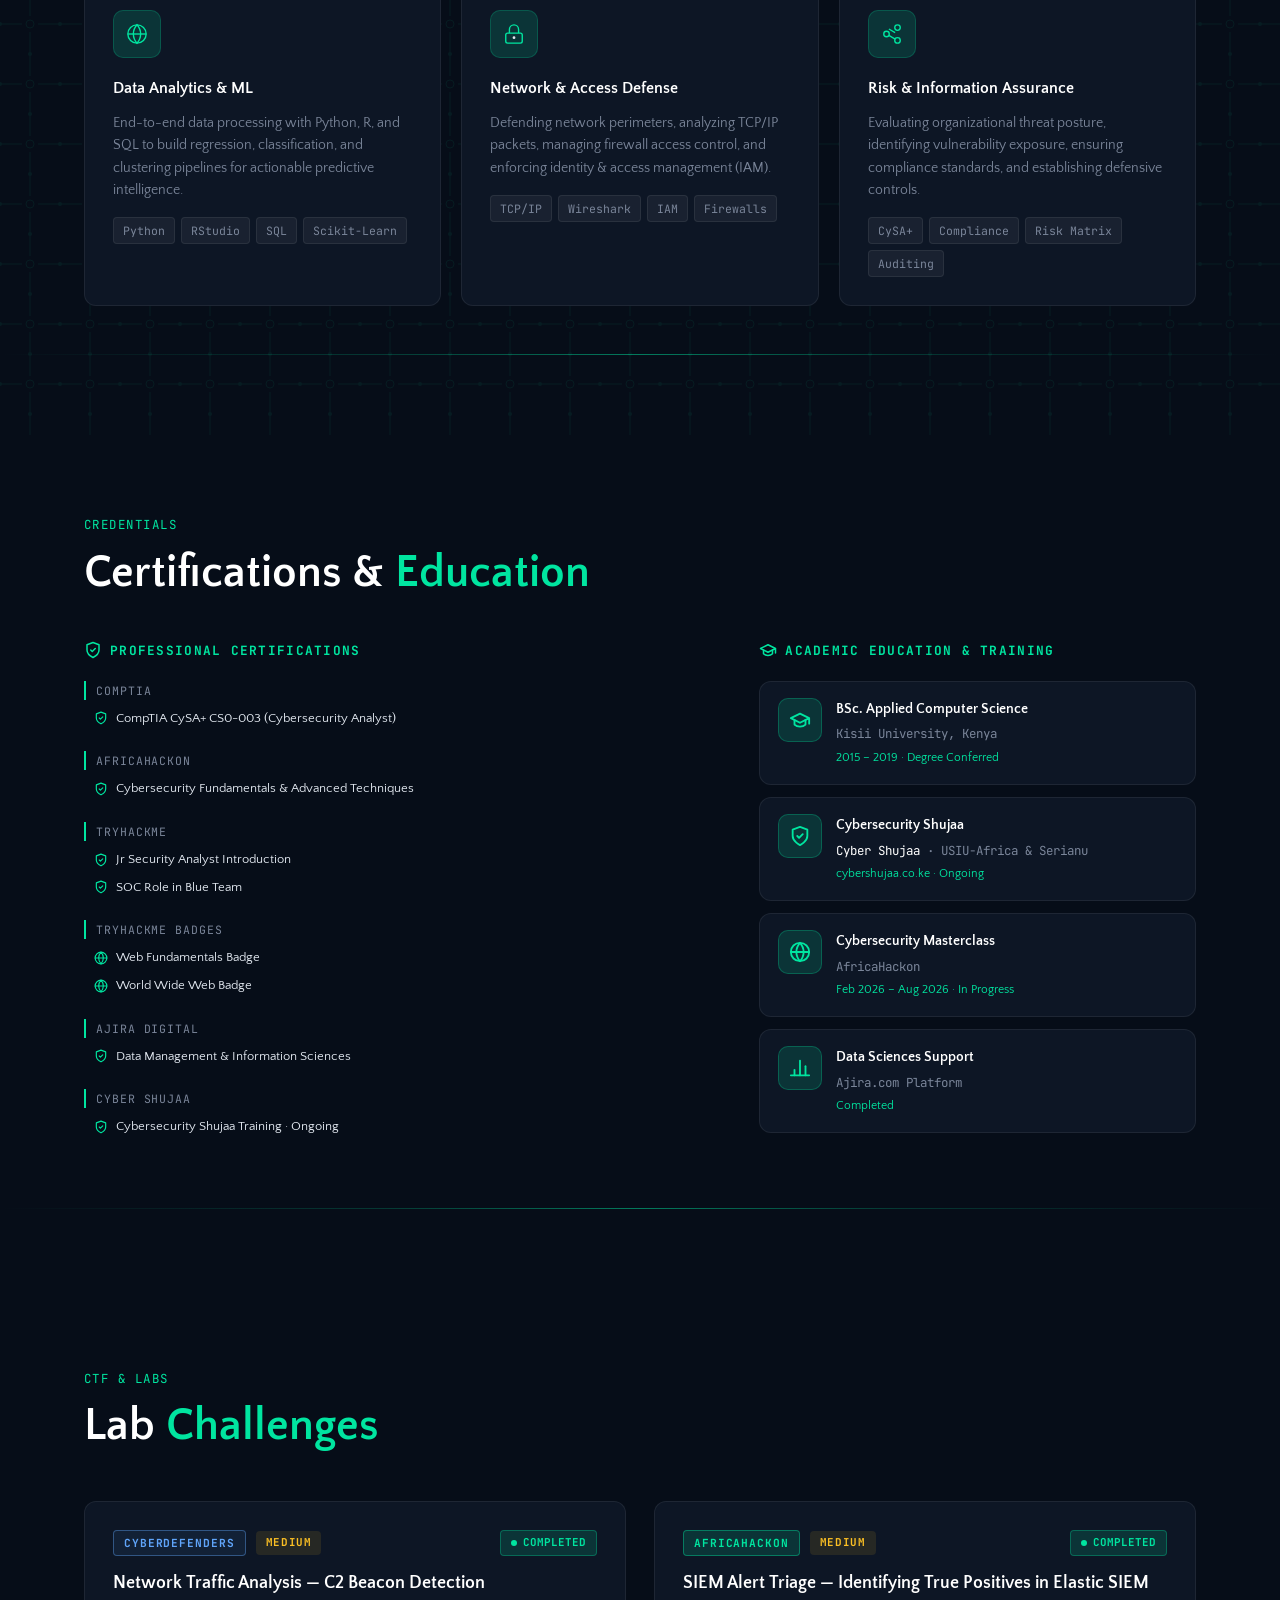
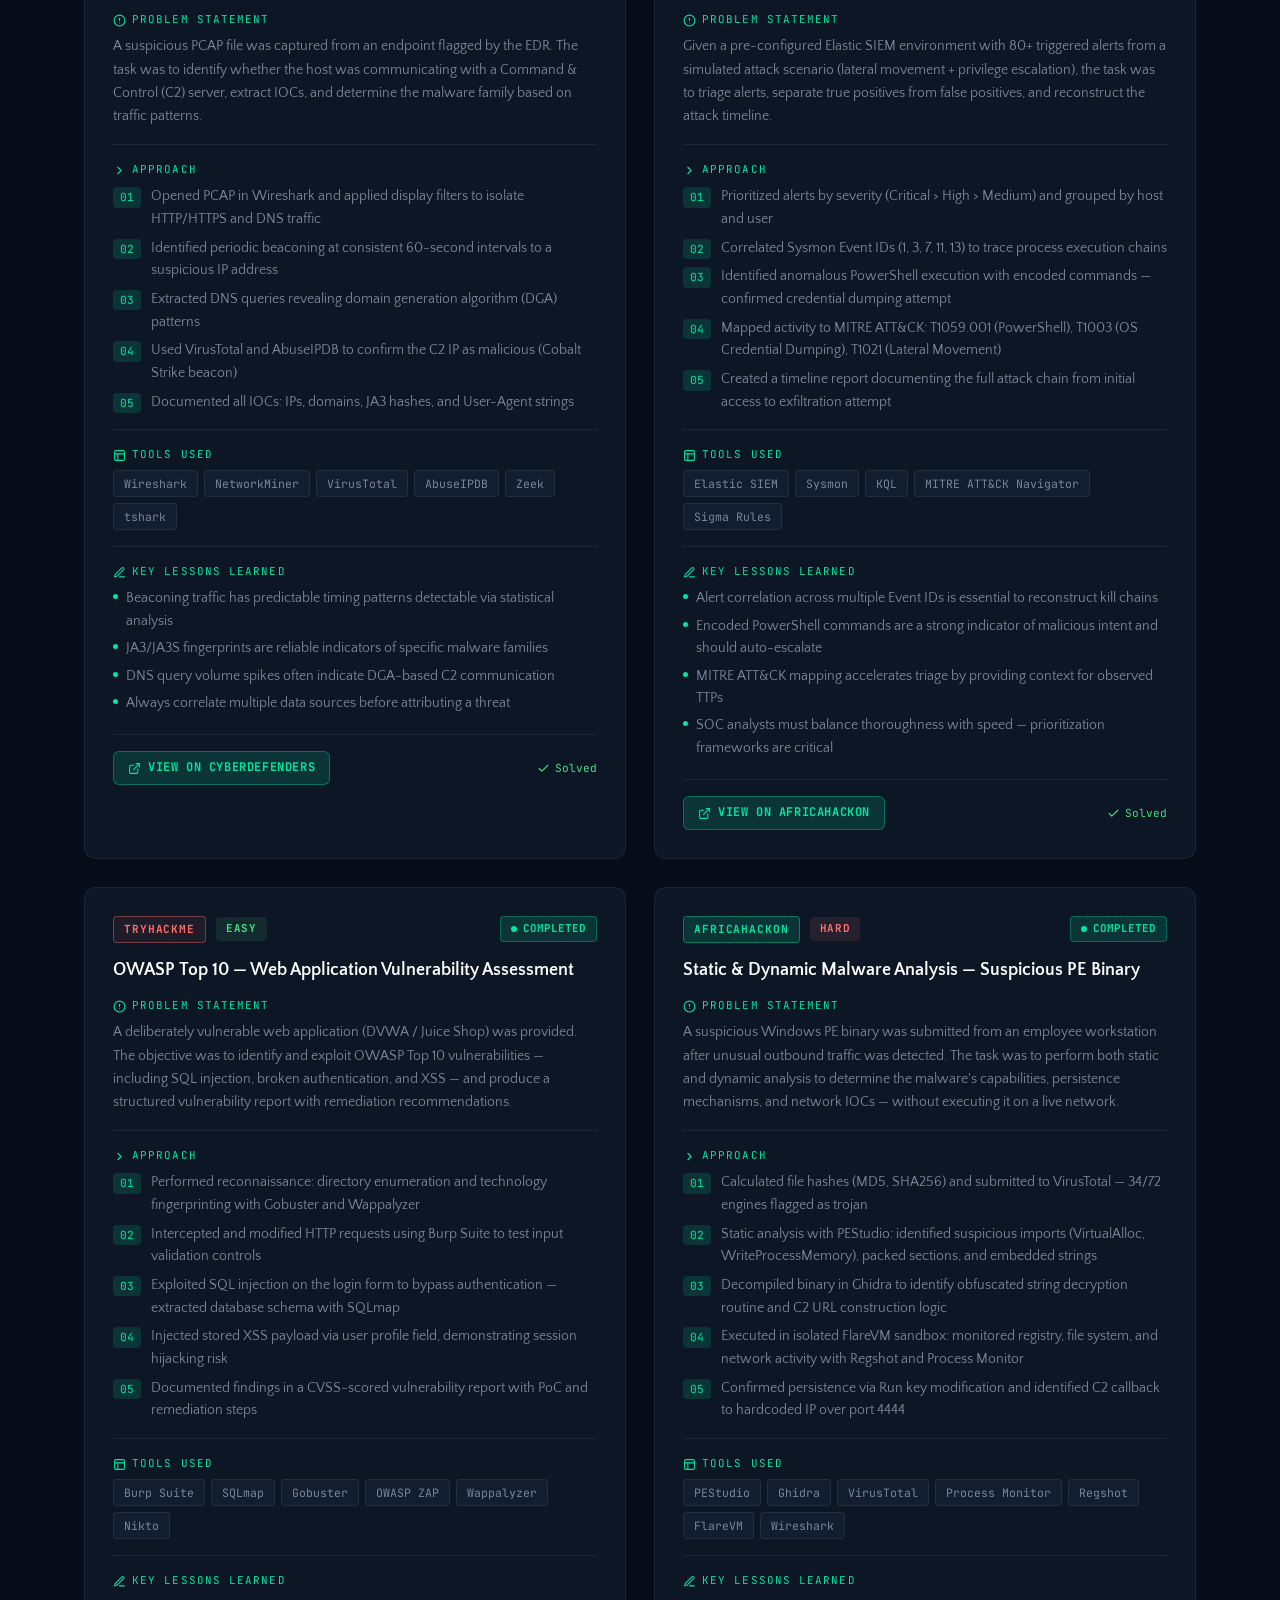
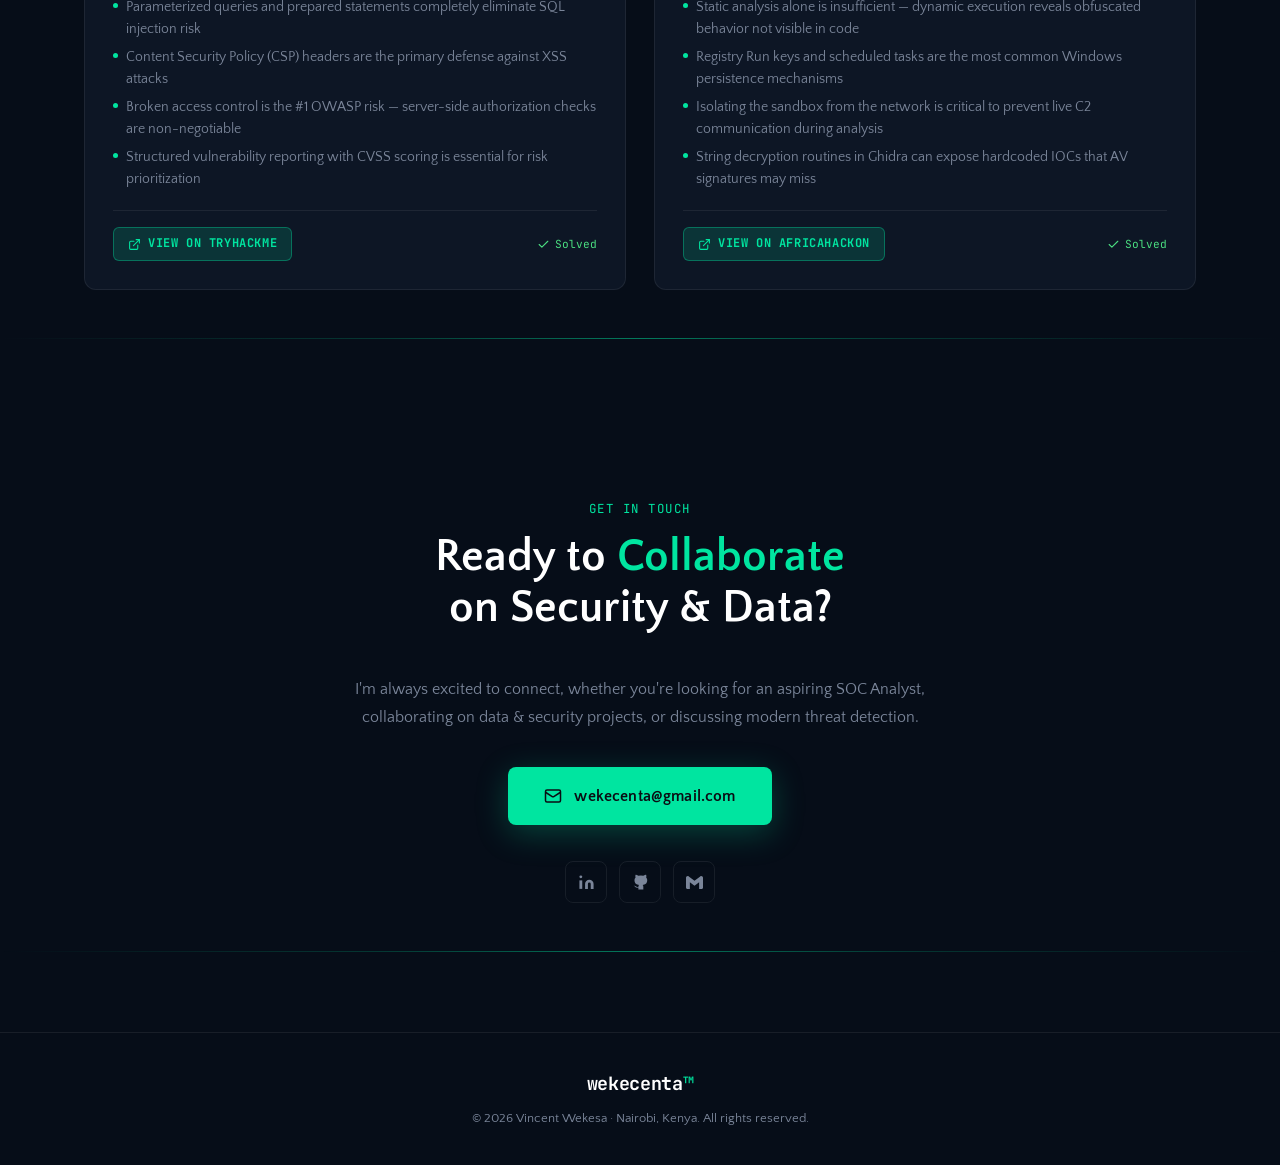
==== commit 87f389d1: "Update LinkedIn profile link in index.html" ====
--- a/index.html
+++ b/index.html
@@ -77,7 +77,7 @@
           </a>
         </div>
         <div class="hero__socials">
-          <a href="https://www.linkedin.com/in/vincent-wekesa-56a761174/" target="_blank" rel="noopener" aria-label="LinkedIn">
+          <a href="https://www.linkedin.com/in/vinwekesa/" target="_blank" rel="noopener" aria-label="LinkedIn">
             <svg viewBox="0 0 24 24" fill="currentColor"><path d="M16 8a6 6 0 0 1 6 6v7h-4v-7a2 2 0 0 0-2-2 2 2 0 0 0-2 2v7h-4v-7a6 6 0 0 1 6-6z"/><rect x="2" y="9" width="4" height="12"/><circle cx="4" cy="4" r="2"/></svg>
           </a>
           <a href="https://github.com/WekesaVincent" target="_blank" rel="noopener" aria-label="GitHub">
@@ -946,7 +946,7 @@
             </a>
           </div>
           <div class="contact__socials">
-            <a href="https://www.linkedin.com/in/vincent-wekesa-56a761174/" target="_blank" rel="noopener" aria-label="LinkedIn">
+            <a href="https://www.linkedin.com/in/vinwekesa/" target="_blank" rel="noopener" aria-label="LinkedIn">
               <svg viewBox="0 0 24 24" fill="currentColor"><path d="M16 8a6 6 0 0 1 6 6v7h-4v-7a2 2 0 0 0-2-2 2 2 0 0 0-2 2v7h-4v-7a6 6 0 0 1 6-6z"/><rect x="2" y="9" width="4" height="12"/><circle cx="4" cy="4" r="2"/></svg>
             </a>
             <a href="https://github.com/WekesaVincent" target="_blank" rel="noopener" aria-label="GitHub">
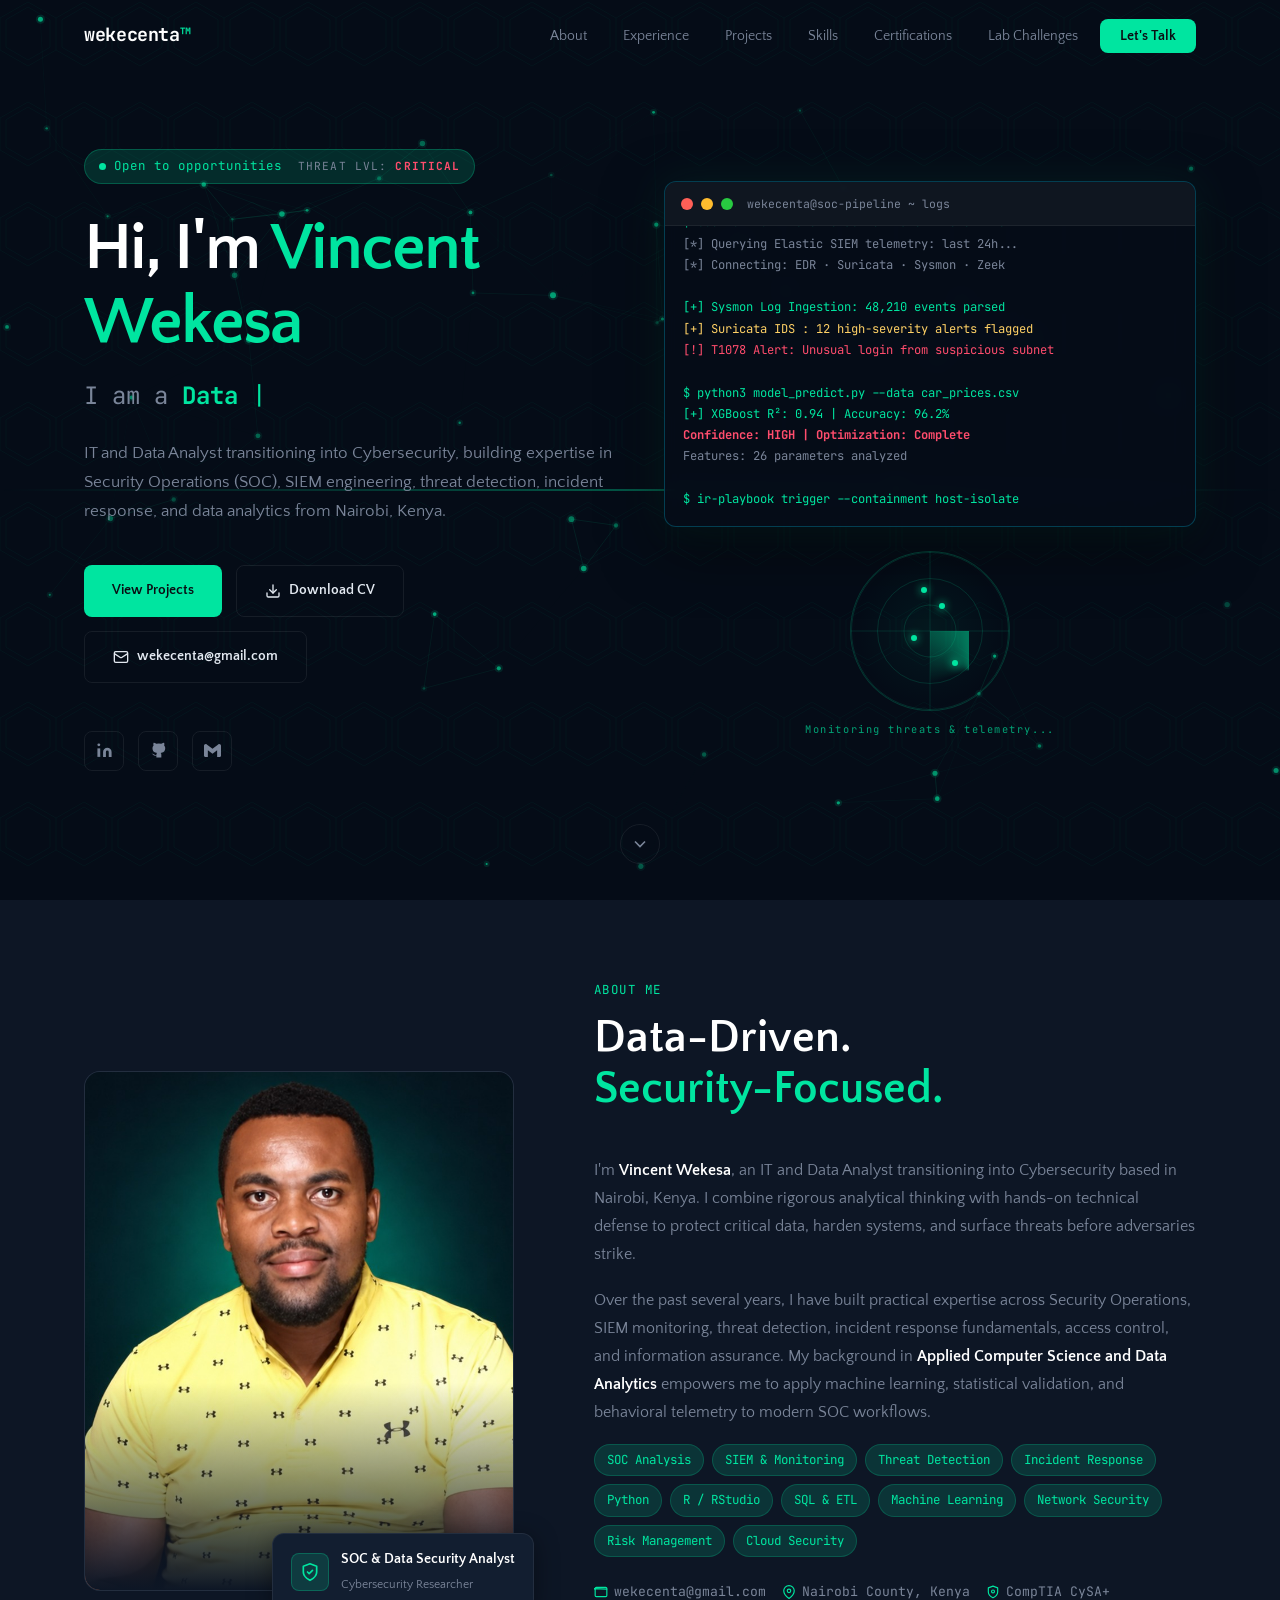
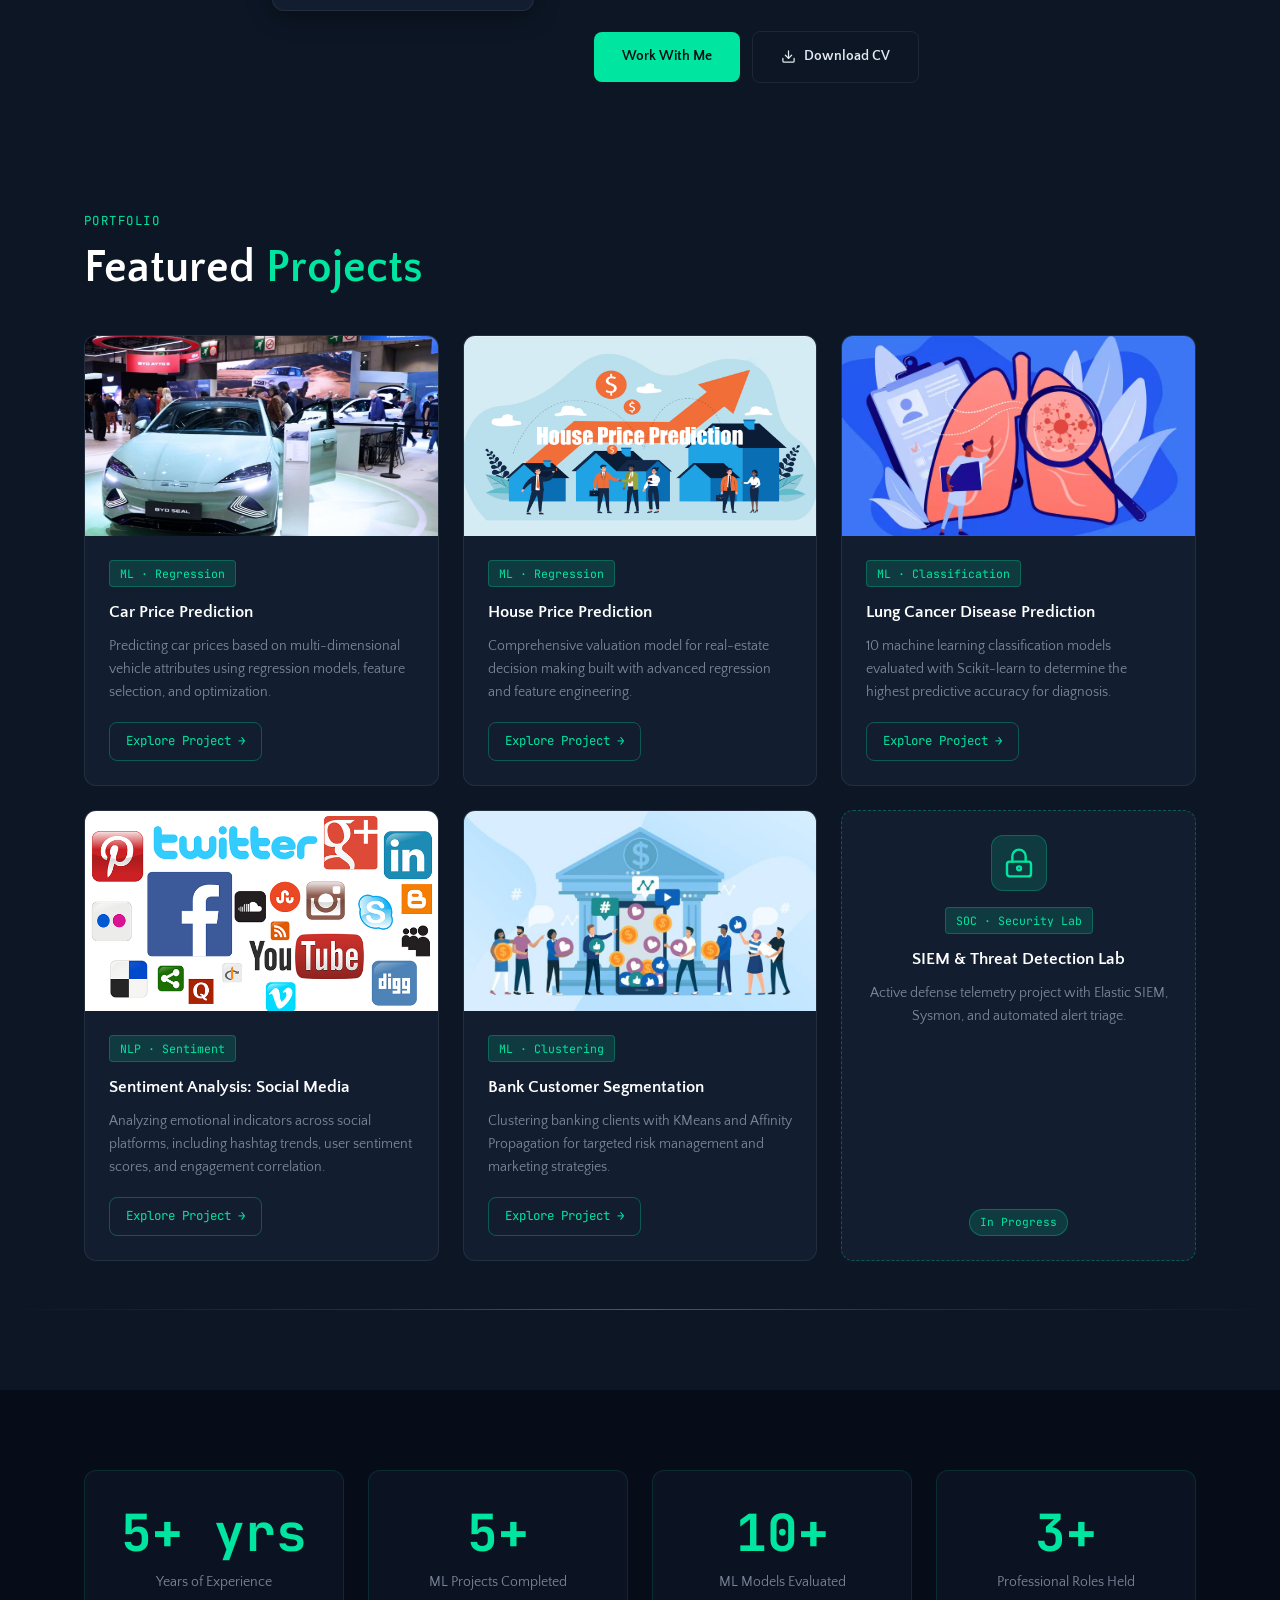
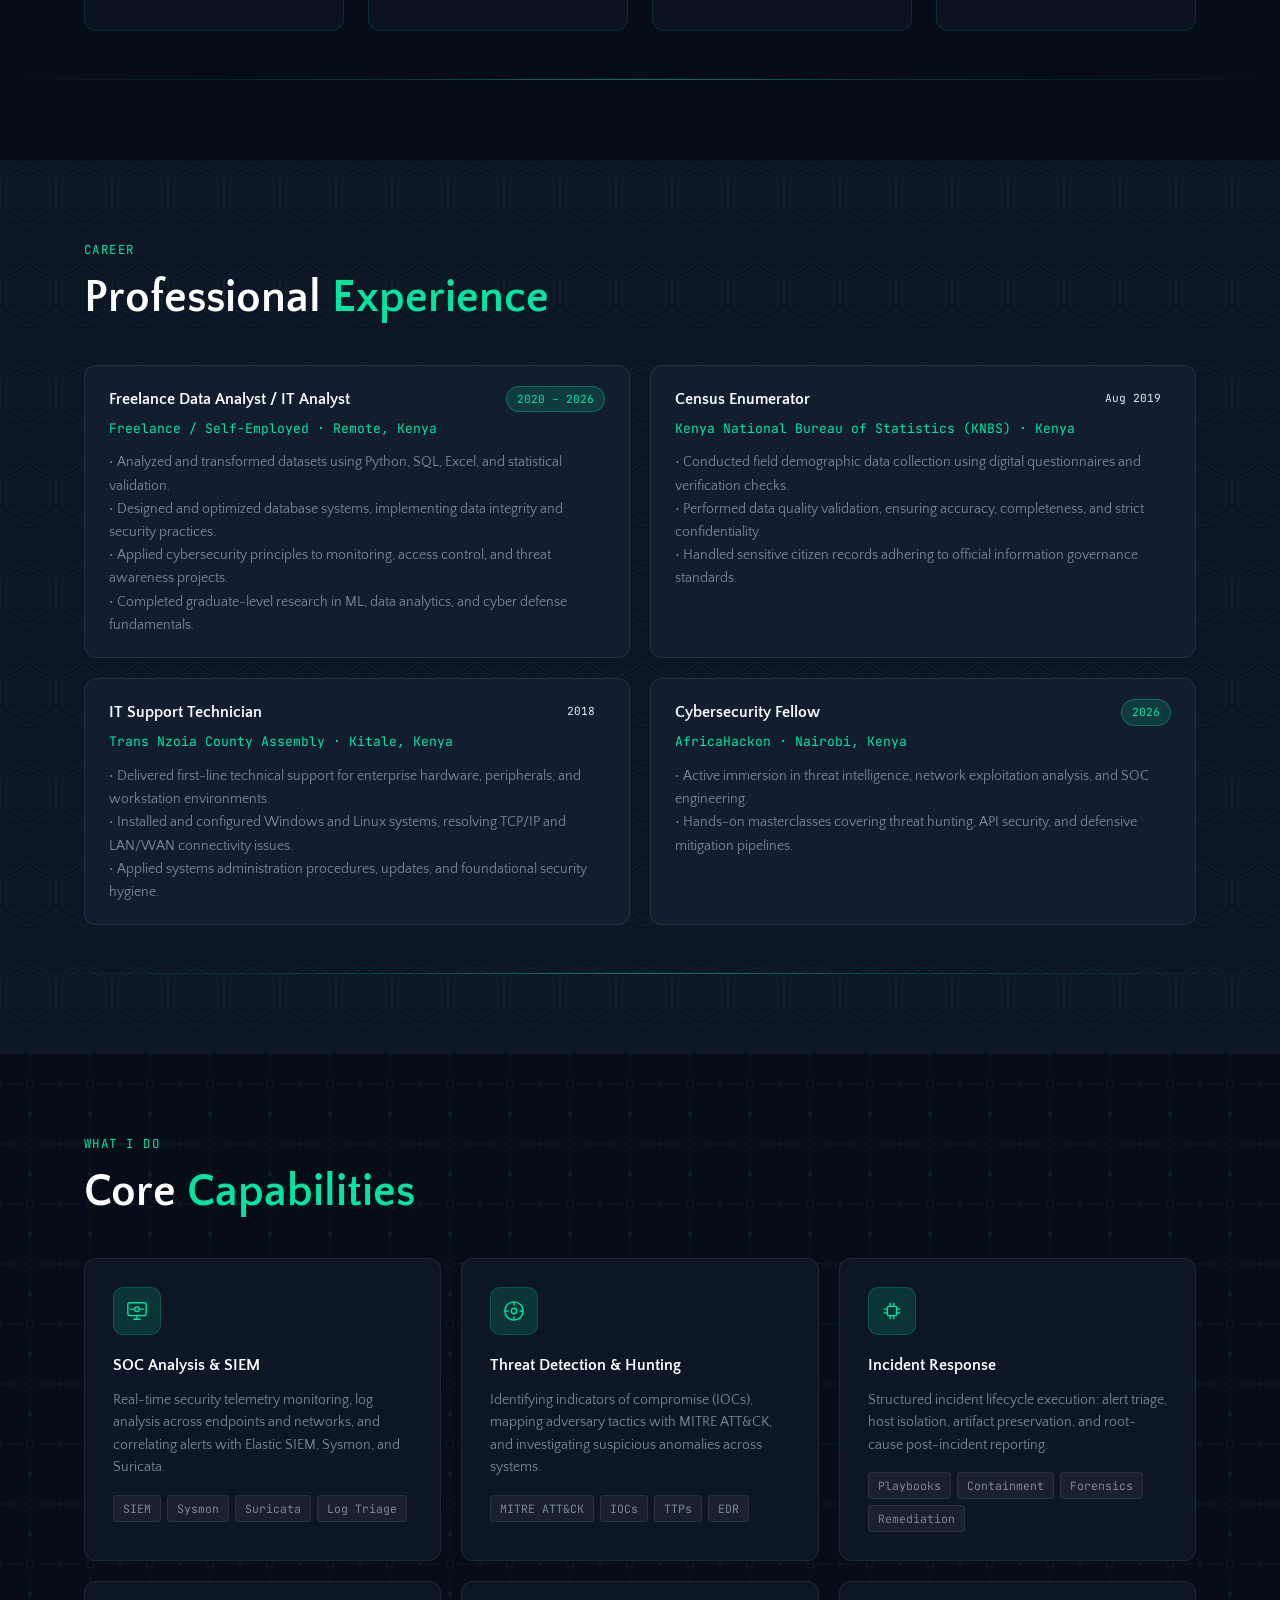
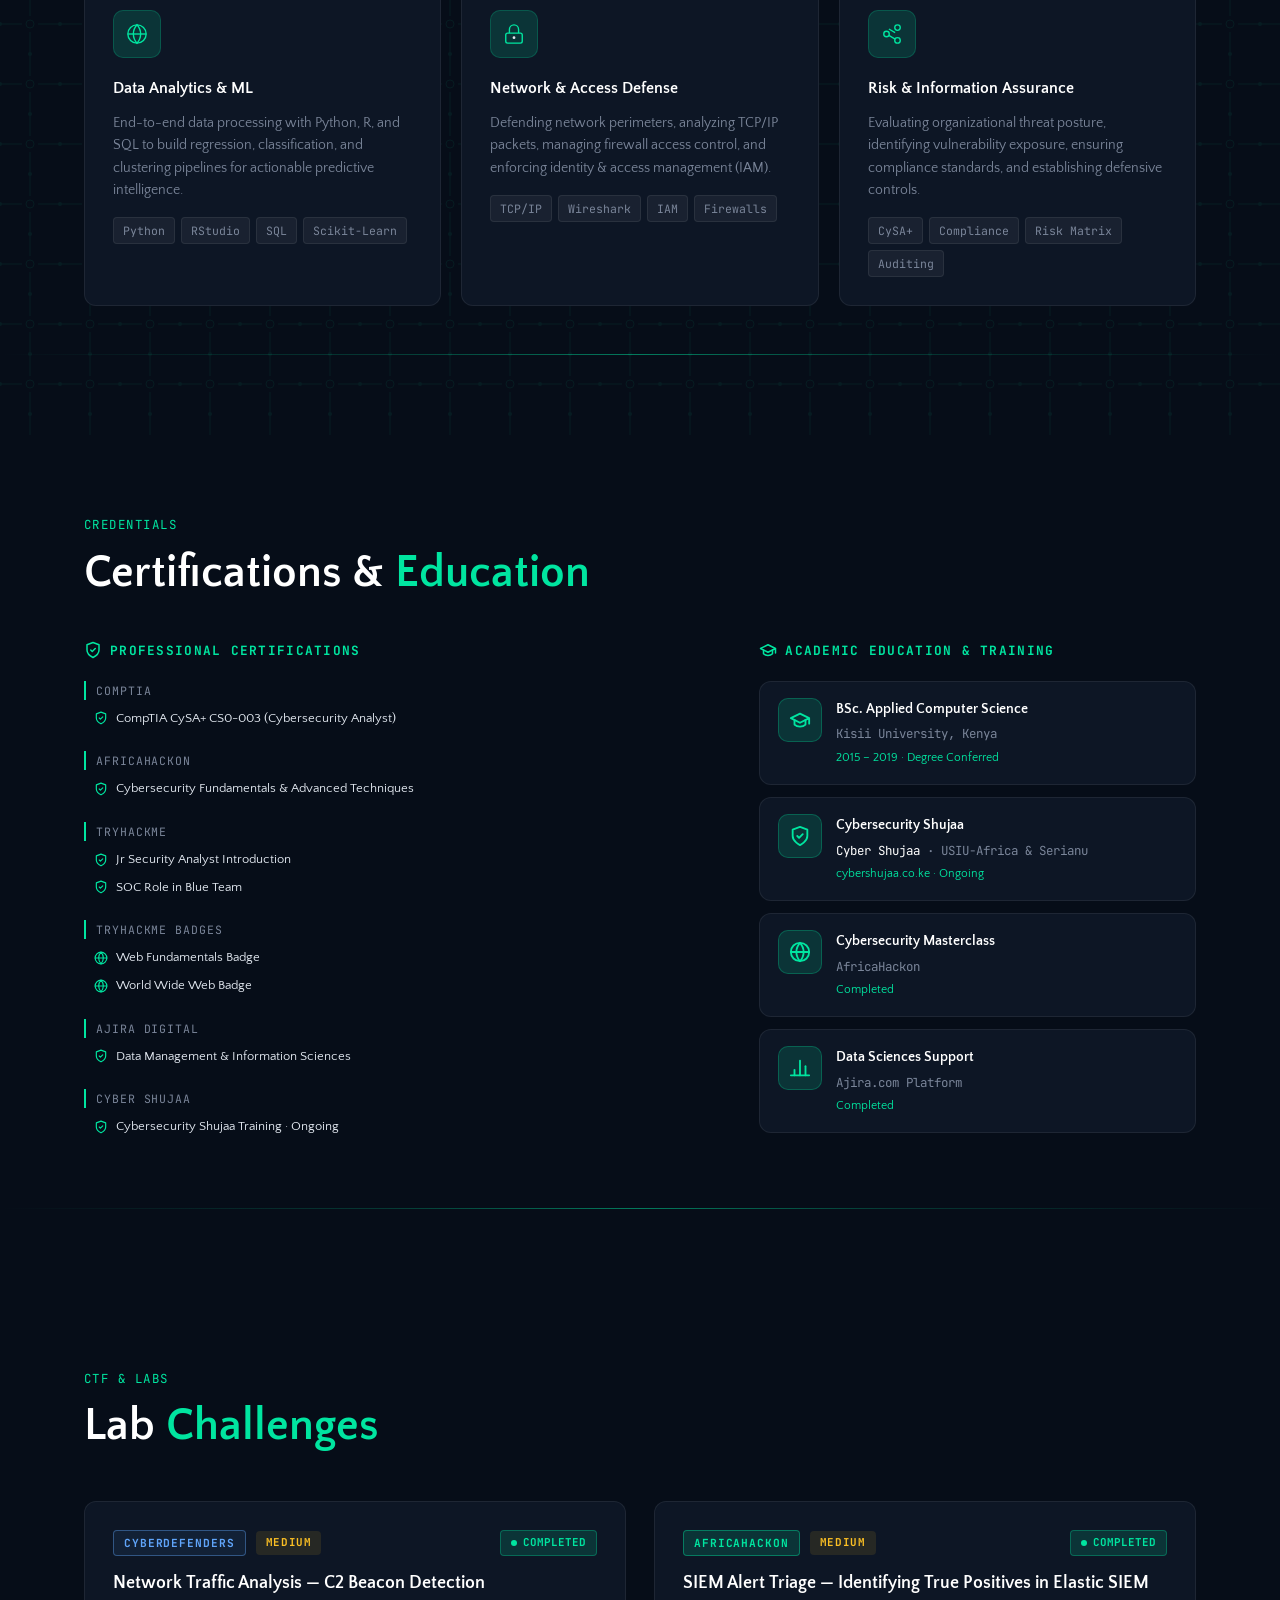
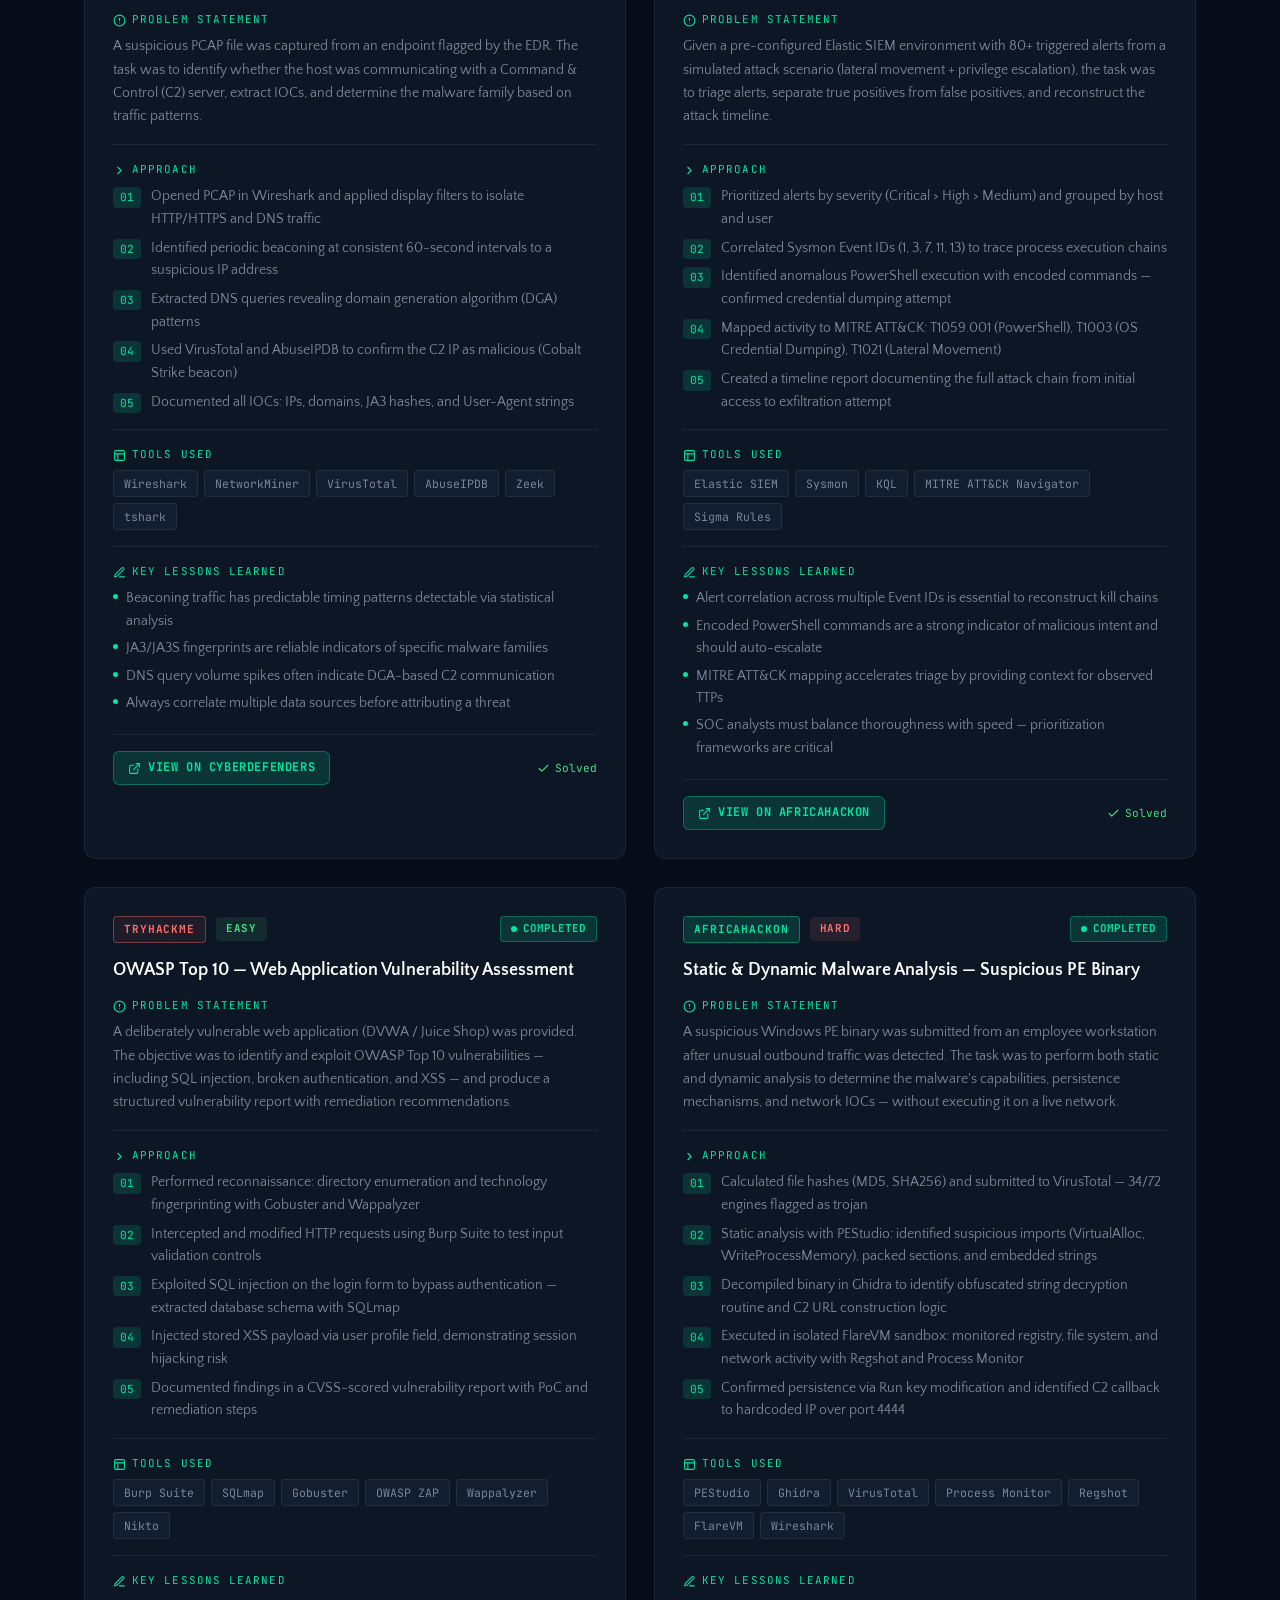
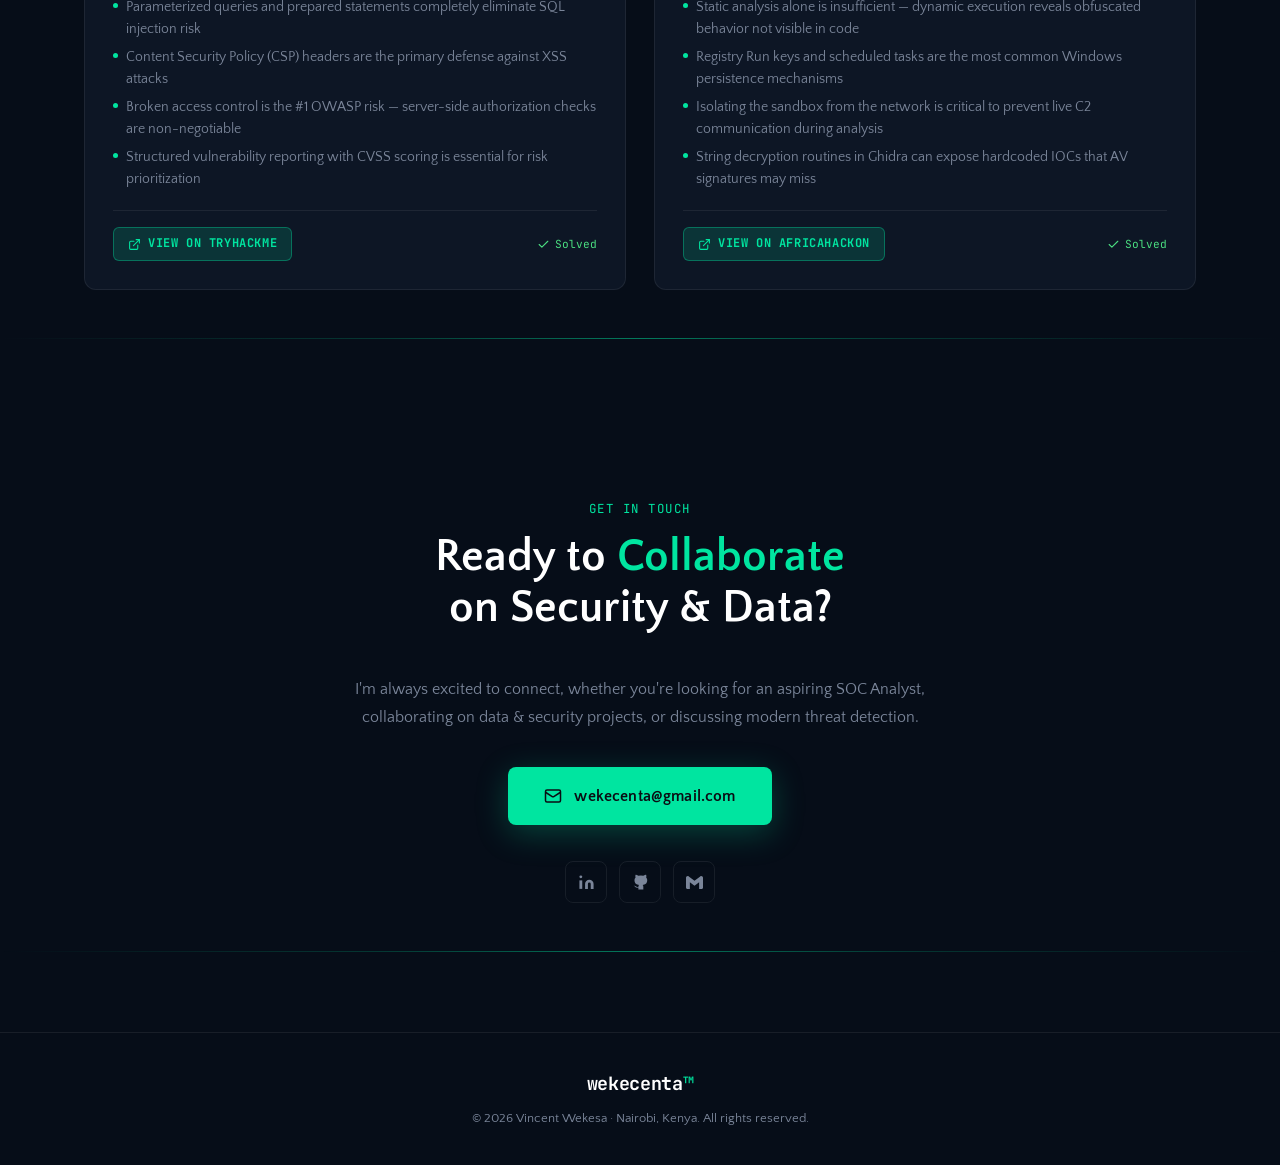
==== commit 53885b11: "Update role prefix text and course status" ====
--- a/index.html
+++ b/index.html
@@ -57,7 +57,7 @@
           Hi, I'm <span class="accent">Vincent Wekesa</span>
         </h1>
         <div class="hero__roles">
-          <span class="role-prefix">I'm a </span>
+          <span class="role-prefix">I am a </span>
           <span class="typed" id="typed-text"></span><span class="cursor">|</span>
         </div>
         <p class="hero__sub">
@@ -627,7 +627,7 @@
             <div>
               <strong>Cybersecurity Masterclass</strong>
               <span>AfricaHackon</span>
-              <em>Feb 2026 – Aug 2026 · In Progress</em>
+              <em>Completed</em>
             </div>
           </div>
 
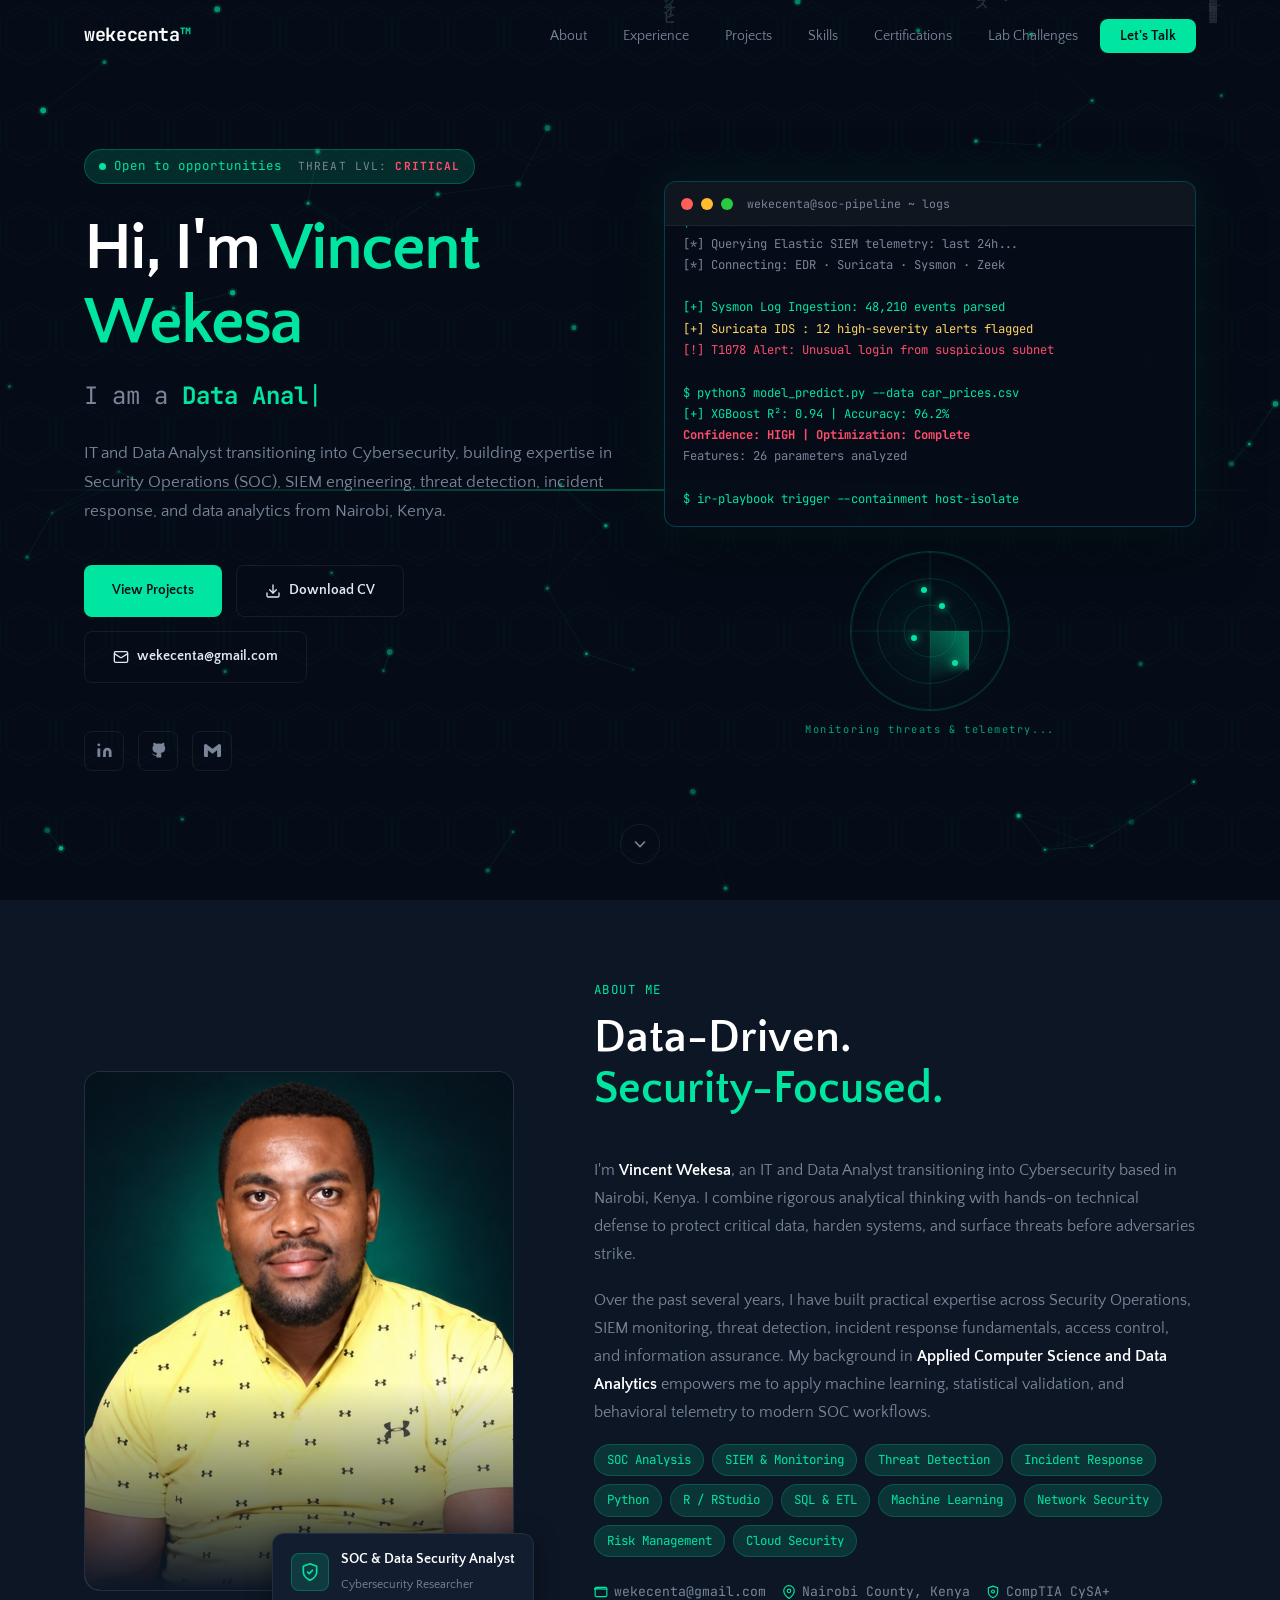
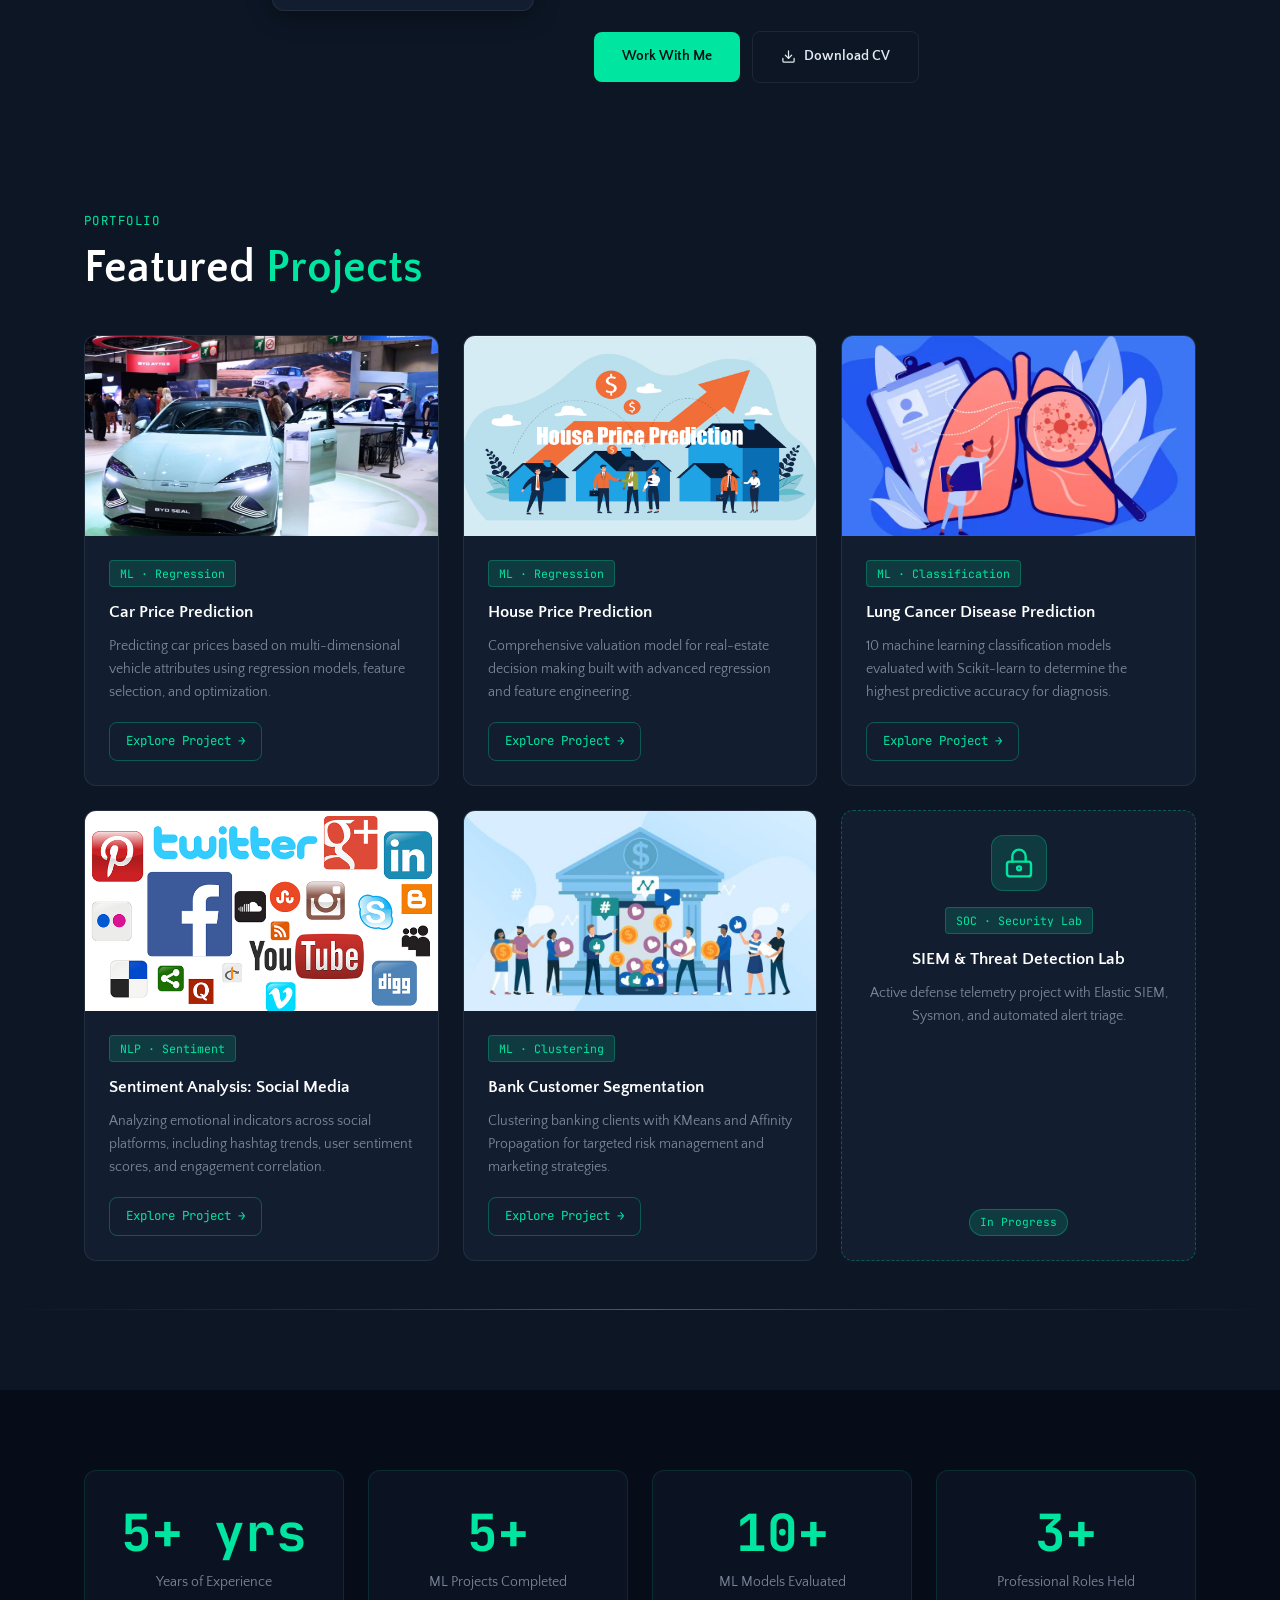
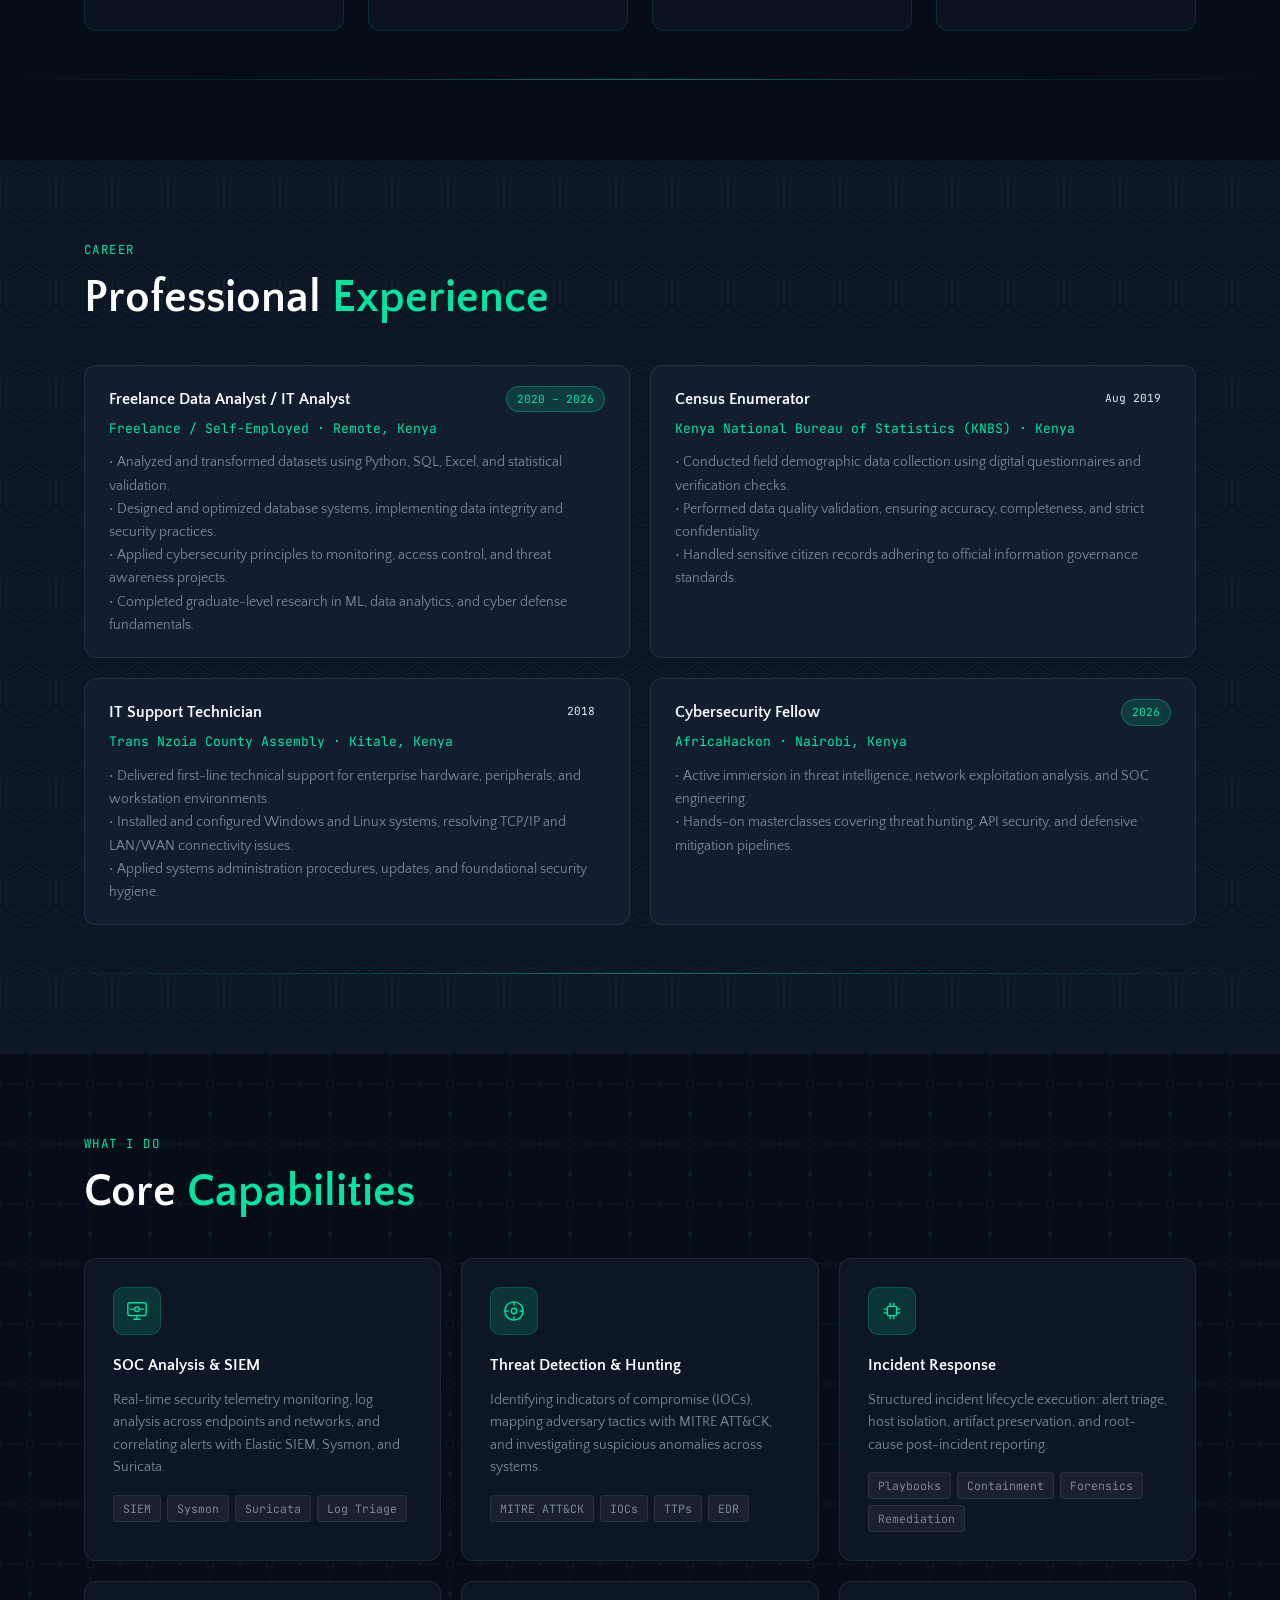
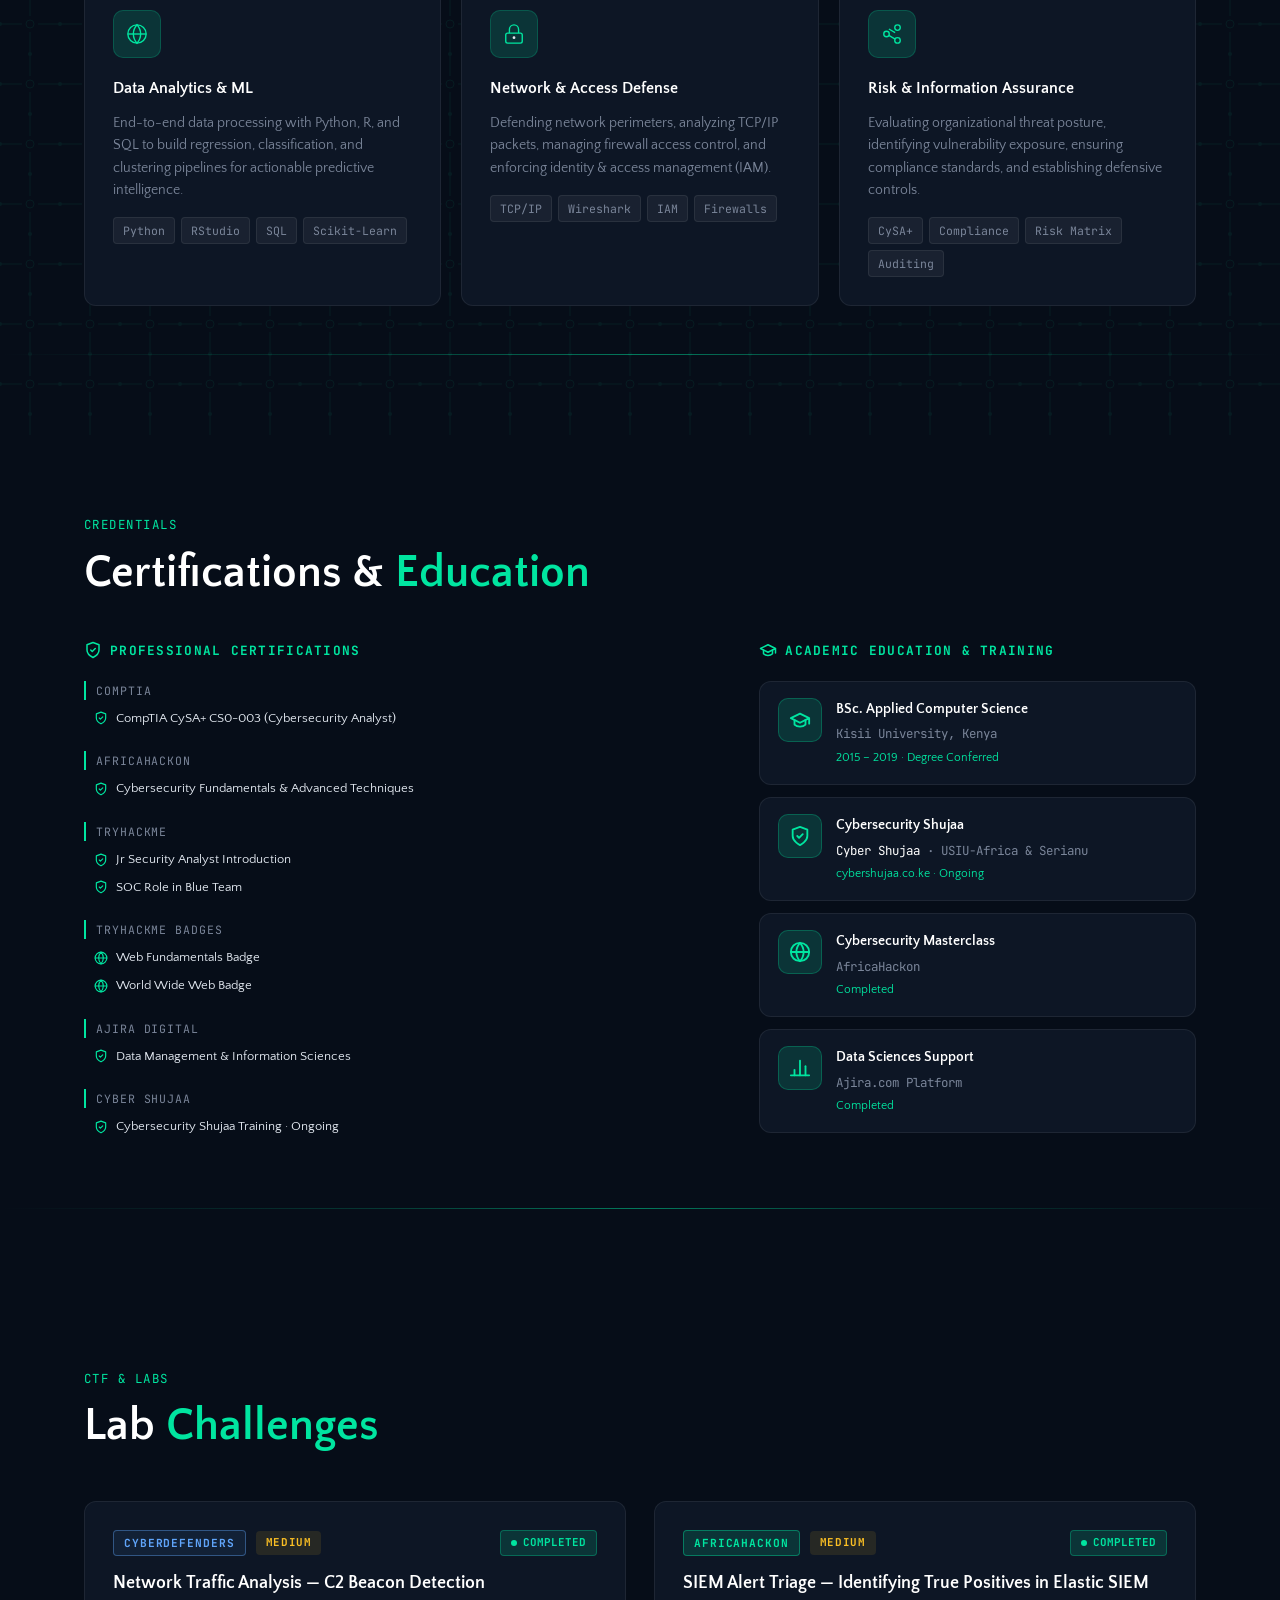
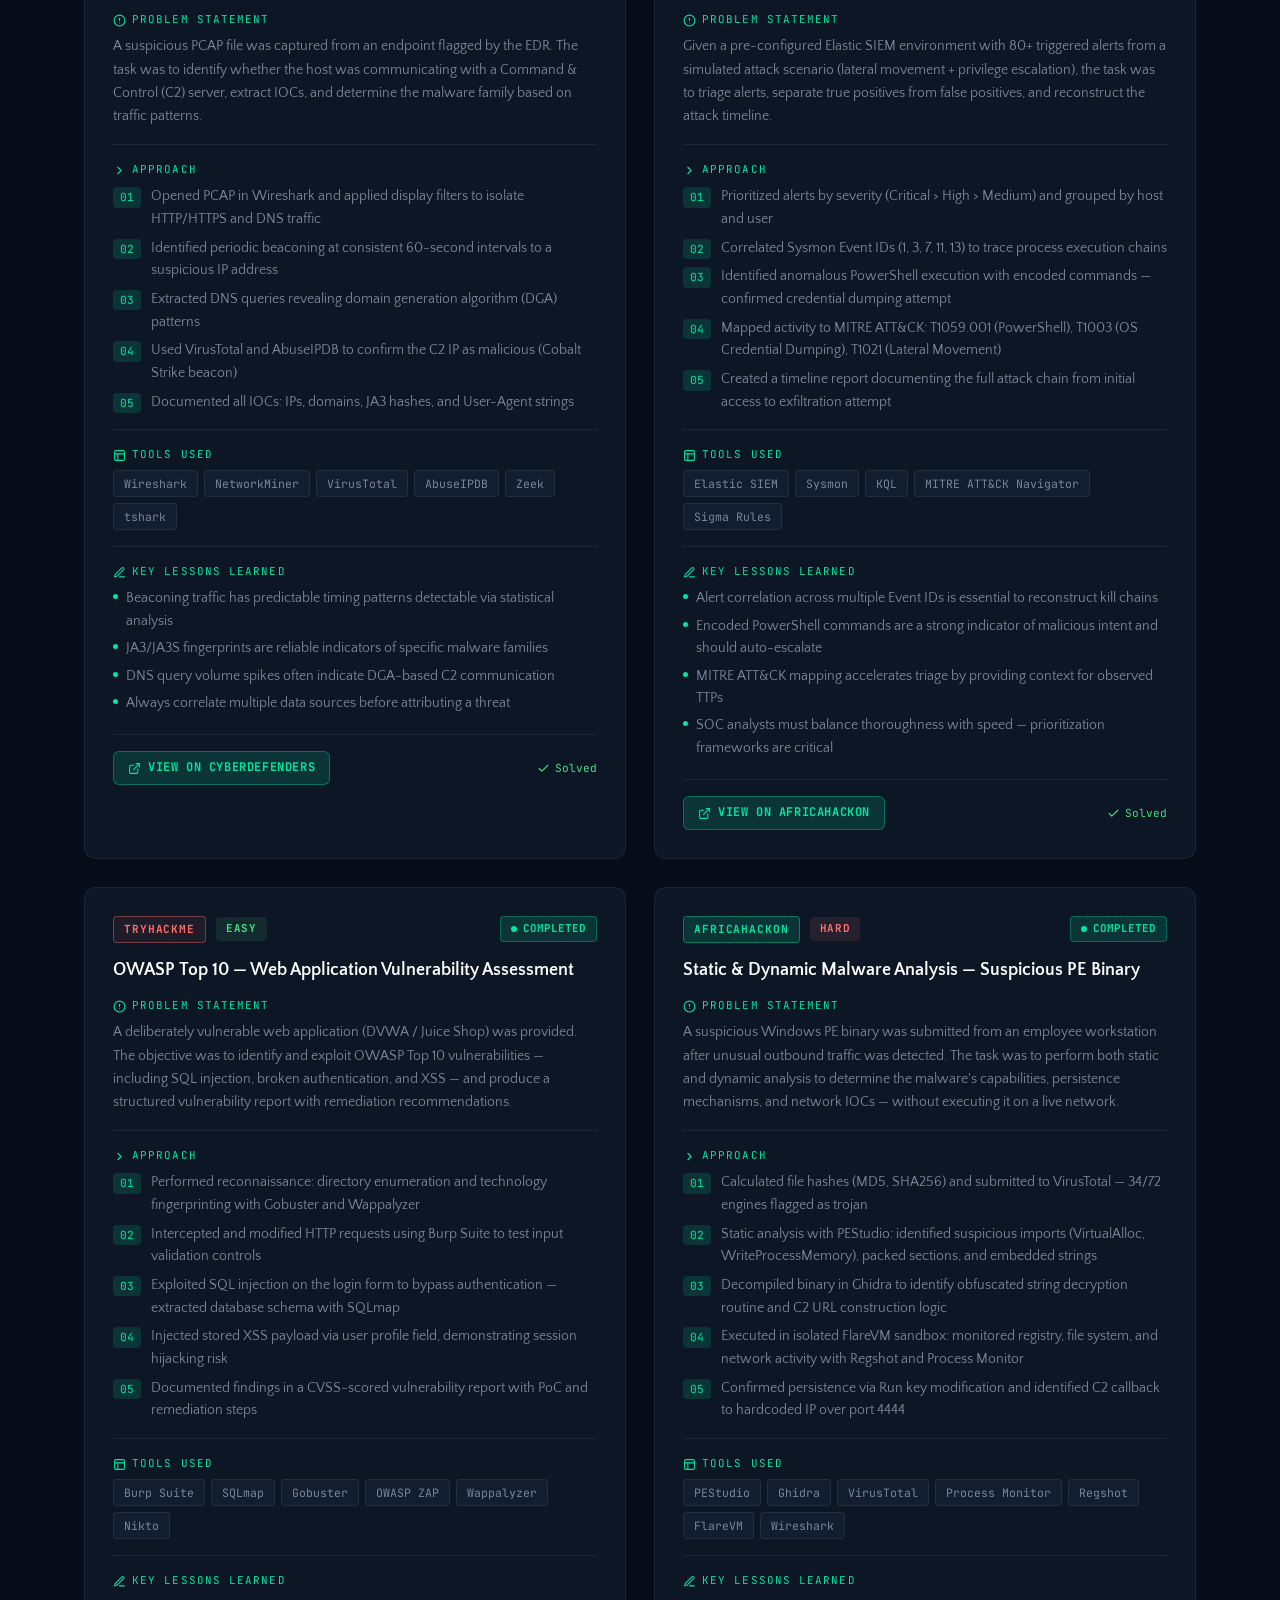
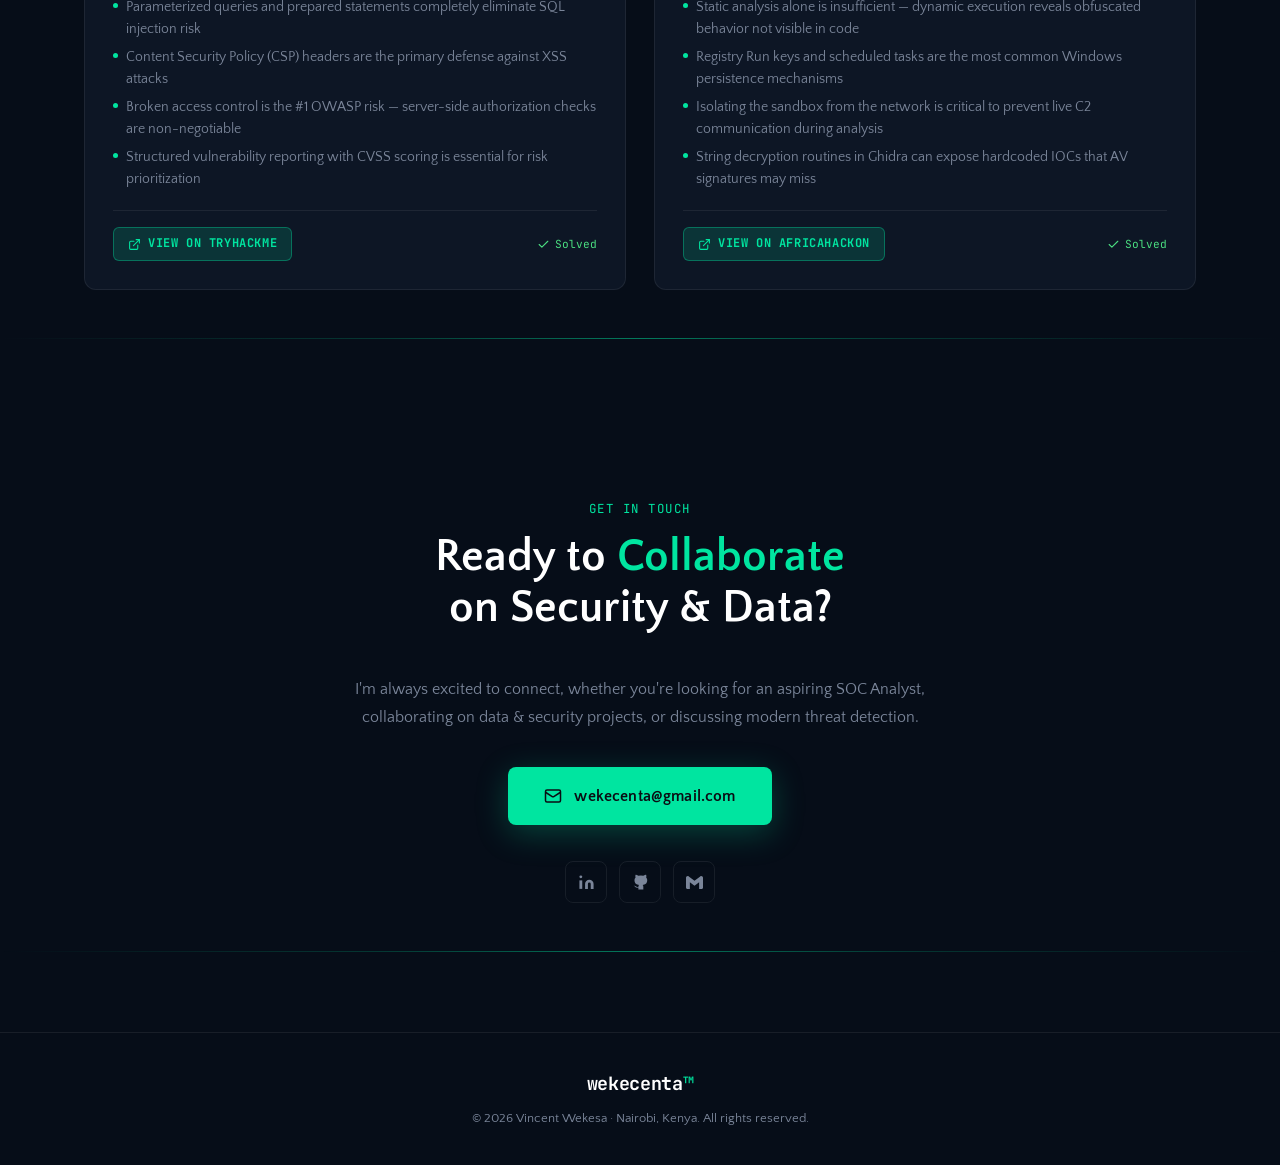
==== commit 75a333aa: "Update CV download link in index.html" ====
--- a/index.html
+++ b/index.html
@@ -194,7 +194,7 @@
           </div>
           <div style="display:flex; gap:12px; flex-wrap:wrap; align-items:center;">
             <a href="#contact" class="btn btn--primary">Work With Me</a>
-            <a href="https://drive.google.com/uc?export=download&id=1kVFSczzeUPAjHOEL7zz2Rr5KvJ1mwdVB" target="_blank" rel="noopener" class="btn btn--ghost">
+            <a href="https://drive.google.com/file/d/1ppS4D9s1h462AJ9WeoDNDf1R8PzjNbzd/view?usp=drive_link" target="_blank" rel="noopener" class="btn btn--ghost">
               <svg width="15" height="15" viewBox="0 0 24 24" fill="none" stroke="currentColor" stroke-width="2" stroke-linecap="round" stroke-linejoin="round"><path d="M21 15v4a2 2 0 0 1-2 2H5a2 2 0 0 1-2-2v-4"/><polyline points="7 10 12 15 17 10"/><line x1="12" y1="15" x2="12" y2="3"/></svg>
               Download CV
             </a>
